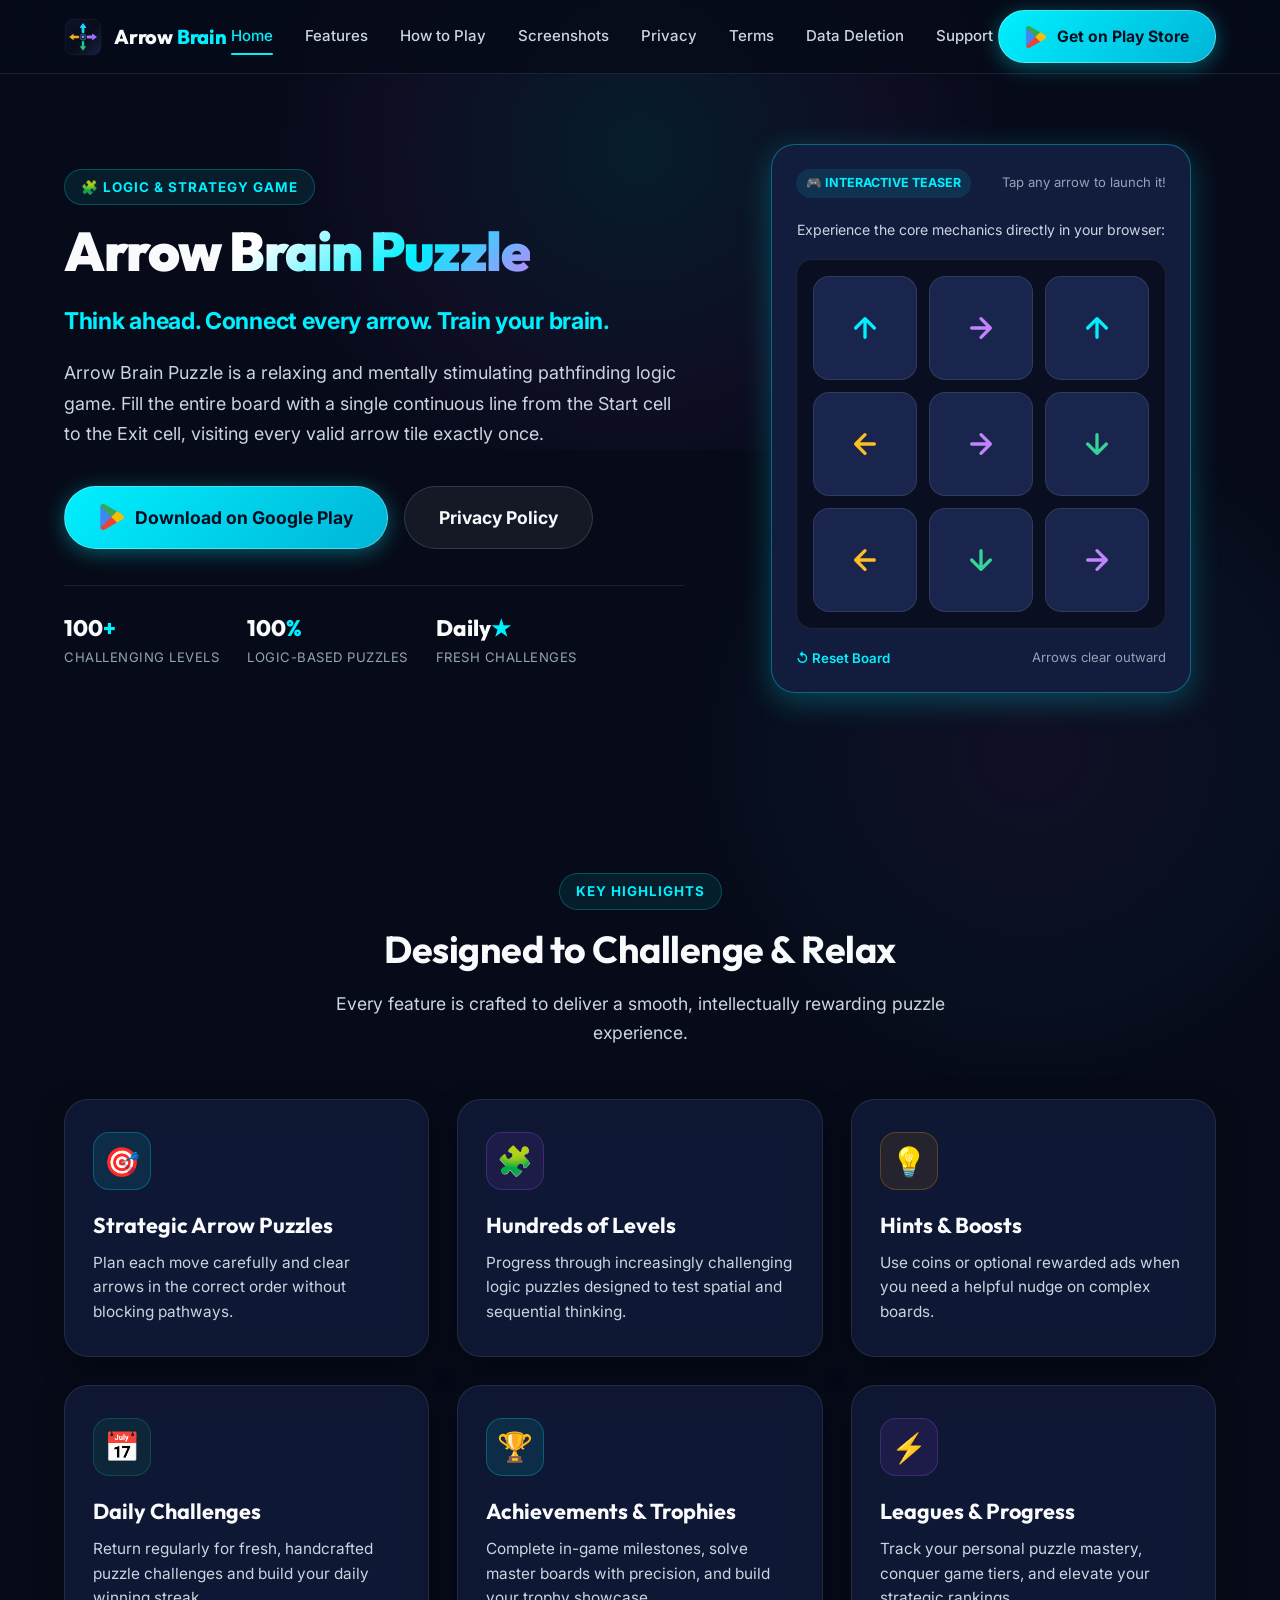
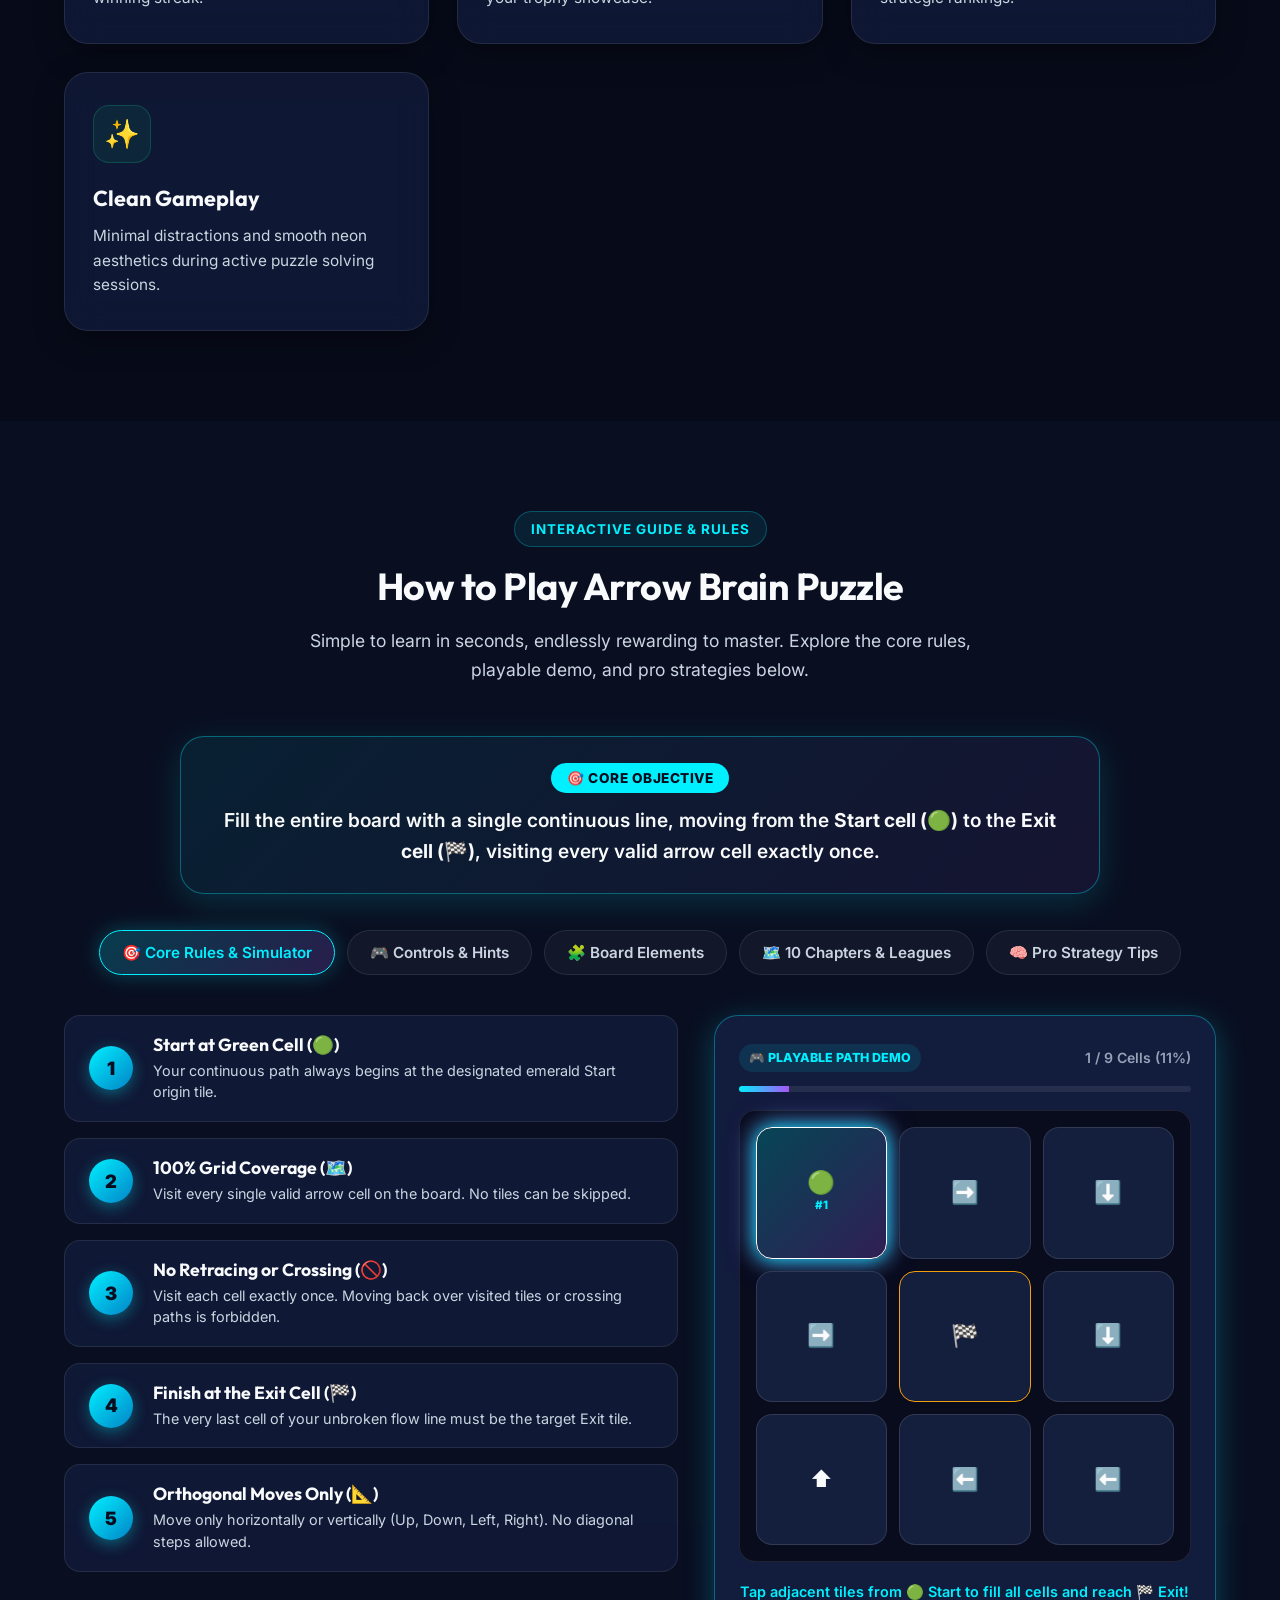
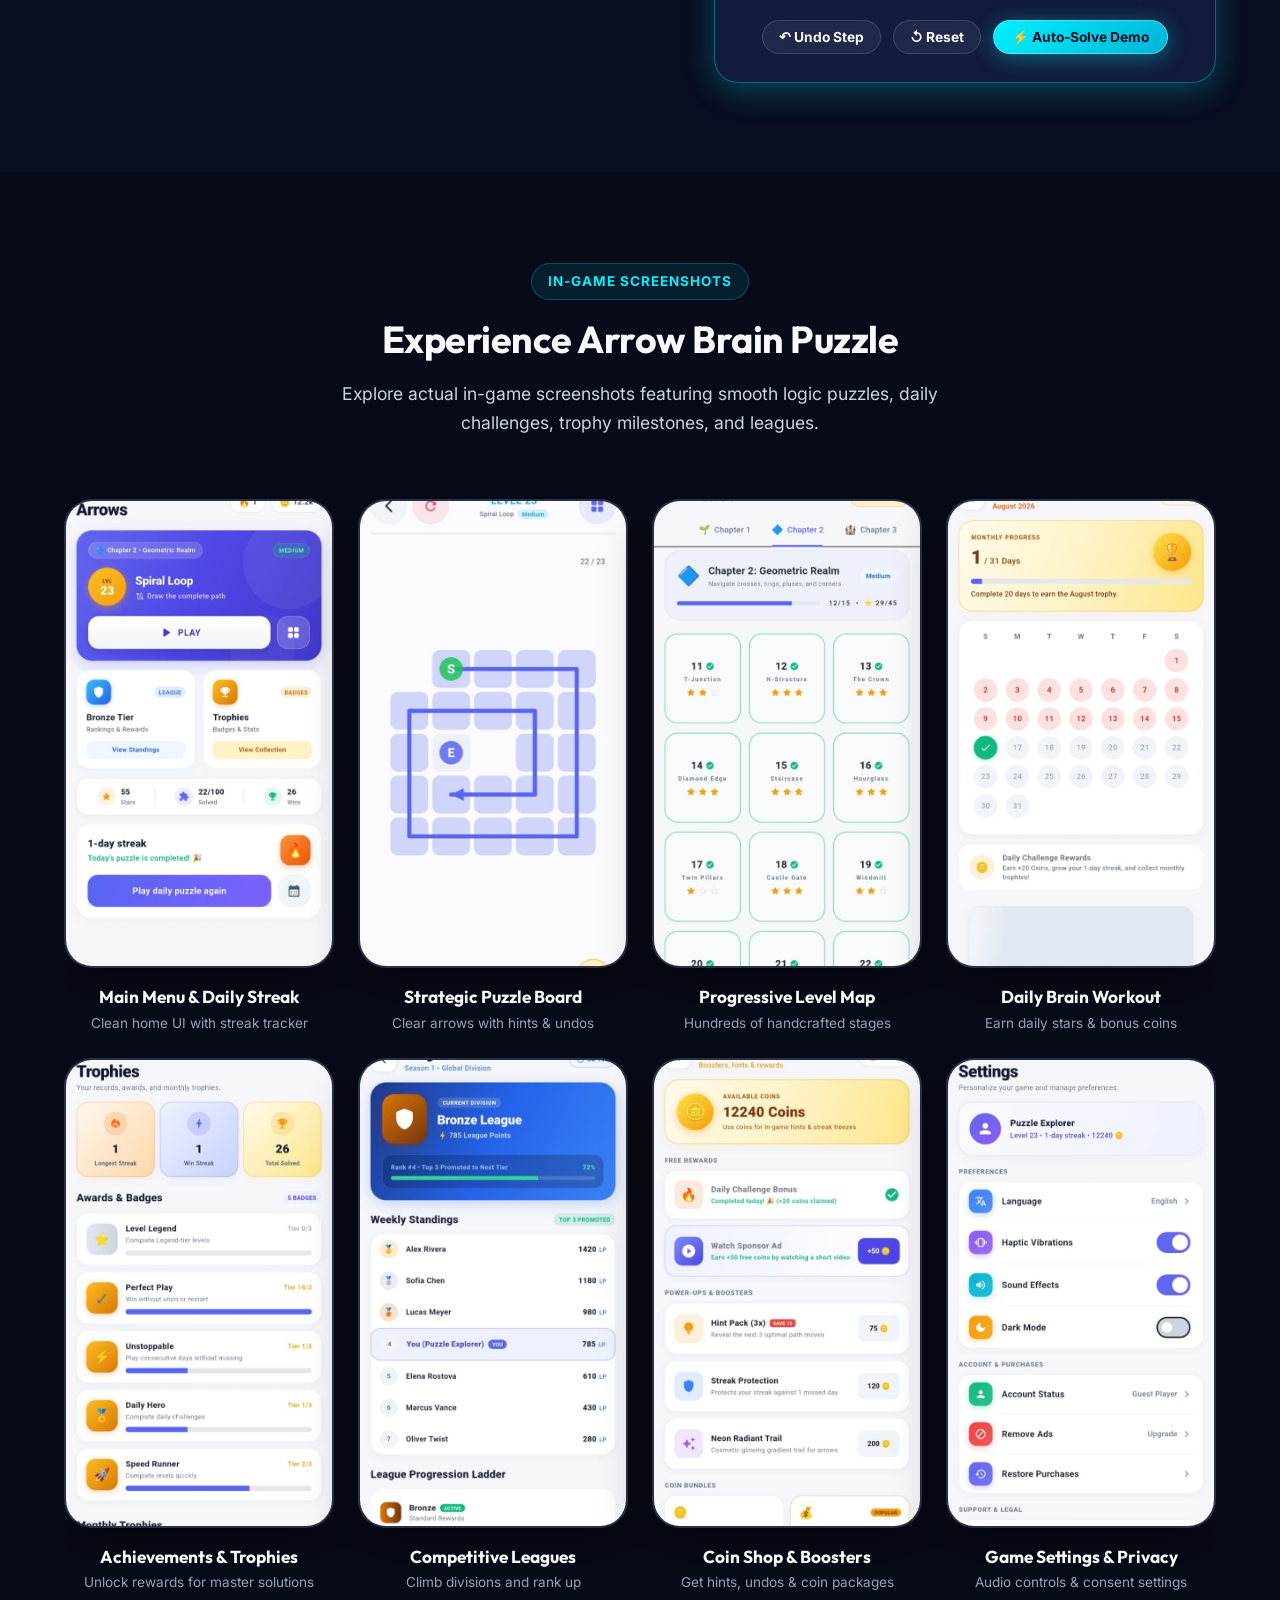
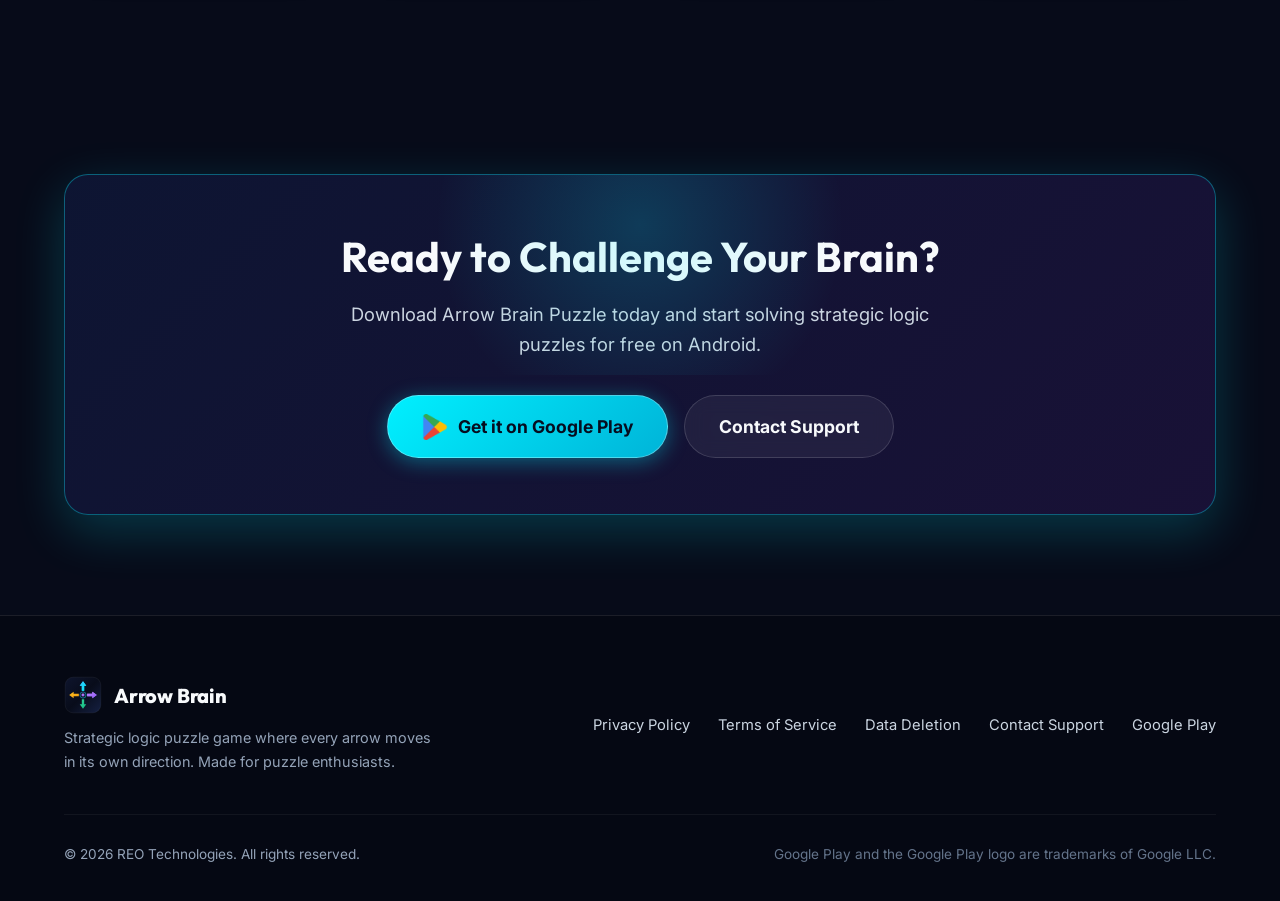
==== index.html @ c781d5da "Enhance How to Play section with interactive tabs and playable path simulator" ====
<!DOCTYPE html>
<html lang="en">
<head>
  <meta charset="UTF-8">
  <meta name="viewport" content="width=device-width, initial-scale=1.0">
  <title>Arrow Brain Puzzle - Strategic Arrow Logic Puzzle Game</title>
  
  <!-- SEO & Discovery Metadata -->
  <meta name="description" content="Arrow Brain Puzzle is a strategic logic puzzle game where you clear directional arrows, solve challenging levels, use hints, and train your brain.">
  <meta name="keywords" content="arrow puzzle, brain puzzle, logic game, arrow brain puzzle, strategic puzzle, android puzzle game, mind training, brain teasers">
  <meta name="author" content="REO Technologies">
  <meta name="robots" content="index, follow">
  <link rel="canonical" href="https://raheemreo.github.io/arrow-brain-puzzle-site/">

  <!-- Open Graph / Facebook -->
  <meta property="og:type" content="website">
  <meta property="og:url" content="https://raheemreo.github.io/arrow-brain-puzzle-site/">
  <meta property="og:title" content="Arrow Brain Puzzle - Strategic Arrow Logic Puzzle Game">
  <meta property="og:description" content="Think ahead. Clear every arrow. Train your brain in this addictive strategic logic puzzle game.">
  <meta property="og:image" content="./assets/icons/app-icon.svg">

  <!-- Twitter Card -->
  <meta name="twitter:card" content="summary_large_image">
  <meta name="twitter:title" content="Arrow Brain Puzzle - Strategic Arrow Logic Puzzle Game">
  <meta name="twitter:description" content="Think ahead. Clear every arrow. Train your brain in this addictive strategic logic puzzle game.">
  <meta name="twitter:image" content="./assets/icons/app-icon.svg">

  <!-- Mobile & Browser UI -->
  <meta name="theme-color" content="#070b19">
  <meta name="apple-mobile-web-app-status-bar-style" content="black-translucent">
  <link rel="icon" type="image/svg+xml" href="./assets/icons/app-icon.svg">

  <!-- Google Fonts Preconnect & Stylesheet -->
  <link rel="preconnect" href="https://fonts.googleapis.com">
  <link rel="preconnect" href="https://fonts.gstatic.com" crossorigin>
  <link href="https://fonts.googleapis.com/css2?family=Inter:wght@400;500;600;700&family=Outfit:wght@600;700;800;900&display=swap" rel="stylesheet">

  <!-- Main Stylesheet -->
  <link rel="stylesheet" href="./style.css">
</head>
<body>
  <!-- Keyboard Navigation Skip Link -->
  <a href="#main-content" class="skip-to-content">Skip to main content</a>

  <!-- Header Navigation -->
  <header class="header">
    <div class="container header-container">
      <a href="./index.html" class="logo-link" aria-label="Arrow Brain Puzzle Home">
        <img src="./assets/icons/app-icon.svg" alt="Arrow Brain Puzzle Logo" class="logo-icon" width="38" height="38">
        <span class="logo-text">Arrow <span>Brain</span></span>
      </a>

      <!-- Desktop & Mobile Navigation Links -->
      <nav class="nav-menu" id="primary-nav" aria-label="Primary Navigation">
        <a href="./index.html" class="nav-link active">Home</a>
        <a href="#features" class="nav-link">Features</a>
        <a href="#how-to-play" class="nav-link">How to Play</a>
        <a href="#screenshots" class="nav-link">Screenshots</a>
        <a href="./privacy.html" class="nav-link">Privacy</a>
        <a href="./terms.html" class="nav-link">Terms</a>
        <a href="./data-deletion.html" class="nav-link">Data Deletion</a>
        <a href="./contact.html" class="nav-link">Support</a>
      </nav>

      <div class="nav-actions">
        <a href="https://play.google.com/store/apps/details?id=com.reotech.arrow_brain_puzzle" target="_blank" rel="noopener noreferrer" class="btn btn-primary" aria-label="Get it on Google Play">
          <img src="./assets/icons/google-play-store-icon.webp" alt="Google Play" class="btn-icon" width="22" height="22">
          <span>Get on Play Store</span>
        </a>
        
        <!-- Mobile Menu Toggle Button -->
        <button class="mobile-toggle" aria-controls="primary-nav" aria-expanded="false" aria-label="Toggle navigation menu">
          <span></span>
        </button>
      </div>
    </div>
  </header>

  <main id="main-content">
    <!-- Hero Section -->
    <section class="hero">
      <div class="container hero-grid">
        <div class="hero-content">
          <div class="section-tag">🧩 Logic &amp; Strategy Game</div>
          <h1 class="hero-title">Arrow <span class="text-gradient">Brain Puzzle</span></h1>
          <p class="hero-subtitle">Think ahead. Connect every arrow. Train your brain.</p>
          <p class="hero-description">
            Arrow Brain Puzzle is a relaxing and mentally stimulating pathfinding logic game. Fill the entire board with a single continuous line from the Start cell to the Exit cell, visiting every valid arrow tile exactly once.
          </p>

          <div class="hero-buttons">
            <a href="https://play.google.com/store/apps/details?id=com.reotech.arrow_brain_puzzle" target="_blank" rel="noopener noreferrer" class="btn btn-primary btn-lg" id="heroDownloadBtn">
              <img src="./assets/icons/google-play-store-icon.webp" alt="Google Play" class="btn-icon" width="26" height="26">
              <span>Download on Google Play</span>
            </a>
            <a href="./privacy.html" class="btn btn-secondary btn-lg">
              <span>Privacy Policy</span>
            </a>
          </div>

          <div class="hero-stats">
            <div class="stat-item">
              <div class="stat-value">100<span>+</span></div>
              <div class="stat-label">Challenging Levels</div>
            </div>
            <div class="stat-item">
              <div class="stat-value">100<span>%</span></div>
              <div class="stat-label">Logic-Based Puzzles</div>
            </div>
            <div class="stat-item">
              <div class="stat-value">Daily<span>★</span></div>
              <div class="stat-label">Fresh Challenges</div>
            </div>
          </div>
        </div>

        <!-- Interactive Mini-Puzzle Demo -->
        <div class="hero-visual">
          <div class="puzzle-interactive-card">
            <div class="puzzle-card-header">
              <span class="puzzle-badge">🎮 Interactive Teaser</span>
              <span class="puzzle-status-text" id="puzzleStatus">Tap any arrow to launch it!</span>
            </div>
            <p class="puzzle-instructions">Experience the core mechanics directly in your browser:</p>
            
            <div class="arrow-mini-grid" id="miniArrowGrid" aria-label="Interactive mini puzzle board">
              <!-- Rendered via script.js with accessible fallback -->
            </div>

            <div class="puzzle-footer-actions">
              <button class="btn-reset-demo" id="resetMiniGame" type="button">↺ Reset Board</button>
              <span class="puzzle-status-text">Arrows clear outward</span>
            </div>
          </div>
        </div>
      </div>
    </section>

    <!-- Features Section -->
    <section class="section" id="features">
      <div class="container">
        <div class="section-header">
          <div class="section-tag">Key Highlights</div>
          <h2>Designed to Challenge &amp; Relax</h2>
          <p>Every feature is crafted to deliver a smooth, intellectually rewarding puzzle experience.</p>
        </div>

        <div class="features-grid">
          <!-- Feature 1 -->
          <div class="glass-card feature-card">
            <div class="feature-icon-wrapper">
              <span>🎯</span>
            </div>
            <h3>Strategic Arrow Puzzles</h3>
            <p>Plan each move carefully and clear arrows in the correct order without blocking pathways.</p>
          </div>

          <!-- Feature 2 -->
          <div class="glass-card feature-card">
            <div class="feature-icon-wrapper feature-icon-purple">
              <span>🧩</span>
            </div>
            <h3>Hundreds of Levels</h3>
            <p>Progress through increasingly challenging logic puzzles designed to test spatial and sequential thinking.</p>
          </div>

          <!-- Feature 3 -->
          <div class="glass-card feature-card">
            <div class="feature-icon-wrapper feature-icon-amber">
              <span>💡</span>
            </div>
            <h3>Hints &amp; Boosts</h3>
            <p>Use coins or optional rewarded ads when you need a helpful nudge on complex boards.</p>
          </div>

          <!-- Feature 4 -->
          <div class="glass-card feature-card">
            <div class="feature-icon-wrapper feature-icon-emerald">
              <span>📅</span>
            </div>
            <h3>Daily Challenges</h3>
            <p>Return regularly for fresh, handcrafted puzzle challenges and build your daily winning streak.</p>
          </div>

          <!-- Feature 5 -->
          <div class="glass-card feature-card">
            <div class="feature-icon-wrapper">
              <span>🏆</span>
            </div>
            <h3>Achievements &amp; Trophies</h3>
            <p>Complete in-game milestones, solve master boards with precision, and build your trophy showcase.</p>
          </div>

          <!-- Feature 6 -->
          <div class="glass-card feature-card">
            <div class="feature-icon-wrapper feature-icon-purple">
              <span>⚡</span>
            </div>
            <h3>Leagues &amp; Progress</h3>
            <p>Track your personal puzzle mastery, conquer game tiers, and elevate your strategic rankings.</p>
          </div>

          <!-- Feature 7 -->
          <div class="glass-card feature-card">
            <div class="feature-icon-wrapper feature-icon-emerald">
              <span>✨</span>
            </div>
            <h3>Clean Gameplay</h3>
            <p>Minimal distractions and smooth neon aesthetics during active puzzle solving sessions.</p>
          </div>
        </div>
      </div>
    </section>

    <!-- How to Play Section -->
    <section class="section" id="how-to-play" style="background: rgba(14, 21, 46, 0.4);">
      <div class="container">
        <div class="section-header">
          <div class="section-tag">Interactive Guide &amp; Rules</div>
          <h2>How to Play Arrow Brain Puzzle</h2>
          <p>Simple to learn in seconds, endlessly rewarding to master. Explore the core rules, playable demo, and pro strategies below.</p>
        </div>

        <!-- Core Objective Callout -->
        <div class="how-to-play-objective">
          <span class="objective-badge">🎯 Core Objective</span>
          <p class="objective-text">
            Fill the entire board with a single continuous line, moving from the <strong>Start cell (🟢)</strong> to the <strong>Exit cell (🏁)</strong>, visiting every valid arrow cell exactly once.
          </p>
        </div>

        <!-- Interactive Tab Navigation Bar -->
        <div class="htp-tabs-nav" role="tablist" aria-label="How to Play Navigation Tabs">
          <button class="htp-tab-btn active" data-tab="tab-rules" role="tab" aria-selected="true" aria-controls="tab-rules">
            <span>🎯 Core Rules &amp; Simulator</span>
          </button>
          <button class="htp-tab-btn" data-tab="tab-controls" role="tab" aria-selected="false" aria-controls="tab-controls">
            <span>🎮 Controls &amp; Hints</span>
          </button>
          <button class="htp-tab-btn" data-tab="tab-elements" role="tab" aria-selected="false" aria-controls="tab-elements">
            <span>🧩 Board Elements</span>
          </button>
          <button class="htp-tab-btn" data-tab="tab-chapters" role="tab" aria-selected="false" aria-controls="tab-chapters">
            <span>🗺️ 10 Chapters &amp; Leagues</span>
          </button>
          <button class="htp-tab-btn" data-tab="tab-strategies" role="tab" aria-selected="false" aria-controls="tab-strategies">
            <span>🧠 Pro Strategy Tips</span>
          </button>
        </div>

        <!-- TAB 1: Core Rules & Interactive Playable Simulator -->
        <div class="htp-tab-content active" id="tab-rules" role="tabpanel">
          <div class="rules-simulator-layout">
            <!-- Left: 5 Fundamental Rules Stack -->
            <div class="rules-stack">
              <div class="rule-row-card">
                <div class="rule-num-badge">1</div>
                <div>
                  <h4>Start at Green Cell (🟢)</h4>
                  <p>Your continuous path always begins at the designated emerald Start origin tile.</p>
                </div>
              </div>

              <div class="rule-row-card">
                <div class="rule-num-badge">2</div>
                <div>
                  <h4>100% Grid Coverage (🗺️)</h4>
                  <p>Visit every single valid arrow cell on the board. No tiles can be skipped.</p>
                </div>
              </div>

              <div class="rule-row-card">
                <div class="rule-num-badge">3</div>
                <div>
                  <h4>No Retracing or Crossing (🚫)</h4>
                  <p>Visit each cell exactly once. Moving back over visited tiles or crossing paths is forbidden.</p>
                </div>
              </div>

              <div class="rule-row-card">
                <div class="rule-num-badge">4</div>
                <div>
                  <h4>Finish at the Exit Cell (🏁)</h4>
                  <p>The very last cell of your unbroken flow line must be the target Exit tile.</p>
                </div>
              </div>

              <div class="rule-row-card">
                <div class="rule-num-badge">5</div>
                <div>
                  <h4>Orthogonal Moves Only (📐)</h4>
                  <p>Move only horizontally or vertically (Up, Down, Left, Right). No diagonal steps allowed.</p>
                </div>
              </div>
            </div>

            <!-- Right: Playable Pathfinding Simulator -->
            <div class="path-simulator-card">
              <div class="sim-header">
                <span class="sim-badge">🎮 Playable Path Demo</span>
                <span class="sim-progress-text" id="simProgressText">1 / 9 Cells (11%)</span>
              </div>

              <div class="sim-progress-bar-container">
                <div class="sim-progress-bar-fill" id="simProgressFill"></div>
              </div>

              <div class="sim-grid" id="pathSimGrid">
                <!-- Dynamically generated 3x3 path board via script.js -->
              </div>

              <div class="sim-feedback" id="simFeedback">
                Tap adjacent tiles from 🟢 Start to fill all cells and reach 🏁 Exit!
              </div>

              <div class="sim-controls">
                <button type="button" class="btn btn-secondary" id="simUndoBtn" style="padding: 8px 16px; font-size: 0.86rem;">
                  <span>↶ Undo Step</span>
                </button>
                <button type="button" class="btn btn-secondary" id="simResetBtn" style="padding: 8px 16px; font-size: 0.86rem;">
                  <span>↺ Reset</span>
                </button>
                <button type="button" class="btn btn-primary" id="simAutoSolveBtn" style="padding: 8px 18px; font-size: 0.86rem;">
                  <span>⚡ Auto-Solve Demo</span>
                </button>
              </div>
            </div>
          </div>
        </div>

        <!-- TAB 2: Controls & Hints Economy -->
        <div class="htp-tab-content" id="tab-controls" role="tabpanel">
          <div class="controls-hints-grid">
            <!-- Controls Card -->
            <div class="glass-card guide-block">
              <h3>🎮 Touch Gestures &amp; Controls</h3>
              <p style="color: var(--text-secondary); font-size: 0.92rem;">Intuitive mobile controls tailored for effortless, distraction-free puzzle solving:</p>
              
              <table class="controls-table">
                <thead>
                  <tr>
                    <th>Action</th>
                    <th>Gesture</th>
                    <th>Description</th>
                  </tr>
                </thead>
                <tbody>
                  <tr>
                    <td><strong>Continuous Draw</strong></td>
                    <td><span class="cooldown-pill" style="background: rgba(0,240,255,0.1); color: var(--color-cyan); border-color: rgba(0,240,255,0.3);">Swipe / Drag</span></td>
                    <td>Hold and drag smoothly across adjacent tiles to draw your active radiant flow.</td>
                  </tr>
                  <tr>
                    <td><strong>Step Move</strong></td>
                    <td><span class="cooldown-pill" style="background: rgba(168,85,247,0.1); color: var(--color-purple); border-color: rgba(168,85,247,0.3);">Single Tap</span></td>
                    <td>Tap any valid neighbor cell to extend the path by one step.</td>
                  </tr>
                  <tr>
                    <td><strong>Undo Step</strong></td>
                    <td><span class="cooldown-pill">Tap ↶ Button</span></td>
                    <td>Retracts the path by one tile without resetting the entire board.</td>
                  </tr>
                  <tr>
                    <td><strong>Restart Board</strong></td>
                    <td><span class="cooldown-pill">Tap ↺ Button</span></td>
                    <td>Resets the puzzle back to the initial starting cell with 0 moves drawn.</td>
                  </tr>
                  <tr>
                    <td><strong>Request Hint</strong></td>
                    <td><span class="cooldown-pill" style="background: rgba(16,185,129,0.1); color: var(--color-emerald); border-color: rgba(16,185,129,0.3);">Tap 💡 Button</span></td>
                    <td>Reveals the guaranteed optimal next tile on the board.</td>
                  </tr>
                </tbody>
              </table>
            </div>

            <!-- Hints System Card -->
            <div class="glass-card guide-block">
              <h3>💡 Hints &amp; Recovery Economy</h3>
              <p style="color: var(--text-secondary); font-size: 0.92rem;">Fair, balanced assistance mechanisms to help you when encountering difficult bottlenecks:</p>
              
              <table class="controls-table">
                <thead>
                  <tr>
                    <th>Hint Method</th>
                    <th>Cost</th>
                    <th>Allowance &amp; Recharge Cooldown</th>
                  </tr>
                </thead>
                <tbody>
                  <tr>
                    <td><strong>🪙 Coin Hint</strong></td>
                    <td>30 Coins</td>
                    <td>3 Instant Hints per cycle &bull; <span class="cooldown-pill">5-min Recharge</span></td>
                  </tr>
                  <tr>
                    <td><strong>🎬 Rewarded Video #1</strong></td>
                    <td>Free</td>
                    <td>1st Free Hint &bull; <span class="cooldown-pill">03:00 Cooldown</span></td>
                  </tr>
                  <tr>
                    <td><strong>🎬 Rewarded Video #2</strong></td>
                    <td>Free</td>
                    <td>2nd Free Hint &bull; <span class="cooldown-pill">05:00 Cooldown</span></td>
                  </tr>
                  <tr>
                    <td><strong>🎬 Rewarded Video #3</strong></td>
                    <td>Free</td>
                    <td>3rd Free Hint &bull; <span class="cooldown-pill">10:00 Cooldown</span></td>
                  </tr>
                  <tr>
                    <td><strong>🎬 Rewarded Video #4–5</strong></td>
                    <td>Free</td>
                    <td>4th &amp; 5th Free Hint &bull; <span class="cooldown-pill">30:00 Cooldown (Max 5/day)</span></td>
                  </tr>
                </tbody>
              </table>

              <div style="margin-top: 18px; padding: 12px 16px; background: rgba(0, 240, 255, 0.05); border-left: 3px solid var(--color-cyan); border-radius: var(--radius-sm); font-size: 0.85rem; color: var(--text-secondary);">
                <strong>Automatic Stuck Modal:</strong> If your path leaves isolated unvisited cells with zero legal exits, the game detects the dead-end and prompts you to Undo or Hint immediately.
              </div>
            </div>
          </div>
        </div>

        <!-- TAB 3: Board Elements & Legend -->
        <div class="htp-tab-content" id="tab-elements" role="tabpanel">
          <div class="guide-subsections-grid">
            <div class="glass-card guide-block">
              <h3>🧩 Core Board Legend</h3>
              <div class="legend-list">
                <div class="legend-item">
                  <div class="legend-icon" style="color: #10b981; border-color: rgba(16,185,129,0.3); background: rgba(16,185,129,0.1);">🟢</div>
                  <div>
                    <div class="legend-title">Start Cell (Origin)</div>
                    <div class="legend-desc">Marked with an emerald glowing beacon. Always the starting point of your flow path.</div>
                  </div>
                </div>

                <div class="legend-item">
                  <div class="legend-icon" style="color: var(--color-cyan);">➡️</div>
                  <div>
                    <div class="legend-title">Arrow Flow Indicators</div>
                    <div class="legend-desc">Grid tiles providing directional orientation cues to assist your spatial reasoning.</div>
                  </div>
                </div>

                <div class="legend-item">
                  <div class="legend-icon" style="color: var(--text-muted); border-color: rgba(255,255,255,0.15); background: rgba(255,255,255,0.05);">⬛</div>
                  <div>
                    <div class="legend-title">Grid Obstacles &amp; Voids</div>
                    <div class="legend-desc">Inactive or blocked obstacles that cannot be entered, shaping intricate labyrinth corridors.</div>
                  </div>
                </div>

                <div class="legend-item">
                  <div class="legend-icon" style="color: #f59e0b; border-color: rgba(245,158,11,0.3); background: rgba(245,158,11,0.1);">🏁</div>
                  <div>
                    <div class="legend-title">Exit Cell (Final Destination)</div>
                    <div class="legend-desc">The designated finish tile where your 100% complete continuous line must conclude.</div>
                  </div>
                </div>
              </div>
            </div>

            <div class="glass-card guide-block">
              <h3>✨ Visual Effects &amp; Scoring</h3>
              <div class="legend-list">
                <div class="legend-item">
                  <div class="legend-icon" style="color: #c084fc; border-color: rgba(168,85,247,0.3); background: rgba(168,85,247,0.1);">✨</div>
                  <div>
                    <div class="legend-title">Radiant Neon Trail</div>
                    <div class="legend-desc">The glowing continuous stroke that traces your swipe path across the board in real time.</div>
                  </div>
                </div>

                <div class="legend-item">
                  <div class="legend-icon" style="color: #fbbf24; border-color: rgba(251,191,36,0.3); background: rgba(251,191,36,0.1);">⭐⭐⭐</div>
                  <div>
                    <div class="legend-title">3-Star Perfect Rating</div>
                    <div class="legend-desc">Awarded for solving the board with 0 hints used, optimal path efficiency, and fast solve time.</div>
                  </div>
                </div>

                <div class="legend-item">
                  <div class="legend-icon" style="color: #38bdf8; border-color: rgba(56,189,248,0.3); background: rgba(56,189,248,0.1);">🛡️</div>
                  <div>
                    <div class="legend-title">Streak Freeze Shield</div>
                    <div class="legend-desc">Protects your Daily Challenge streak in case you miss a calendar day of play.</div>
                  </div>
                </div>
              </div>
            </div>
          </div>
        </div>

        <!-- TAB 4: 10 Chapters Roadmap & Leagues Ladder -->
        <div class="htp-tab-content" id="tab-chapters" role="tabpanel">
          <div style="margin-bottom: 36px;">
            <h3 style="font-size: 1.35rem; margin-bottom: 16px; text-align: center;">🗺️ 100 Handcrafted Levels Across 10 Chapters</h3>
            <div class="chapters-grid">
              <div class="chapter-card">
                <div class="chapter-num">Chapter 01</div>
                <h4>The Awakening</h4>
                <div class="chapter-grid-size">3×3 Grid</div>
                <div class="chapter-tier">🟢 Easy Tier</div>
              </div>

              <div class="chapter-card">
                <div class="chapter-num">Chapter 02</div>
                <h4>Gentle Curves</h4>
                <div class="chapter-grid-size">4×4 Grid</div>
                <div class="chapter-tier">🟢 Easy Tier</div>
              </div>

              <div class="chapter-card">
                <div class="chapter-num">Chapter 03</div>
                <h4>Maze Pathways</h4>
                <div class="chapter-grid-size">4×5 Grid</div>
                <div class="chapter-tier">🟡 Medium Tier</div>
              </div>

              <div class="chapter-card">
                <div class="chapter-num">Chapter 04</div>
                <h4>Arrow Vortex</h4>
                <div class="chapter-grid-size">5×5 Grid</div>
                <div class="chapter-tier">🟡 Medium Tier</div>
              </div>

              <div class="chapter-card">
                <div class="chapter-num">Chapter 05</div>
                <h4>Tactical Corners</h4>
                <div class="chapter-grid-size">5×6 Grid</div>
                <div class="chapter-tier">🟠 Hard Tier</div>
              </div>

              <div class="chapter-card">
                <div class="chapter-num">Chapter 06</div>
                <h4>Labyrinth Arrows</h4>
                <div class="chapter-grid-size">6×6 Grid</div>
                <div class="chapter-tier">🟠 Hard Tier</div>
              </div>

              <div class="chapter-card">
                <div class="chapter-num">Chapter 07</div>
                <h4>Master Strategist</h4>
                <div class="chapter-grid-size">6×7 Grid</div>
                <div class="chapter-tier">🔴 Expert Tier</div>
              </div>

              <div class="chapter-card">
                <div class="chapter-num">Chapter 08</div>
                <h4>The Grand Grid</h4>
                <div class="chapter-grid-size">7×7 Grid</div>
                <div class="chapter-tier">🔴 Expert Tier</div>
              </div>

              <div class="chapter-card">
                <div class="chapter-num">Chapter 09</div>
                <h4>Nexus of Flow</h4>
                <div class="chapter-grid-size">7×8 Grid</div>
                <div class="chapter-tier">🟣 Master Tier</div>
              </div>

              <div class="chapter-card" style="border-color: rgba(251,191,36,0.4); background: rgba(30, 24, 50, 0.8);">
                <div class="chapter-num" style="color: #fbbf24;">Chapter 10</div>
                <h4>Ultimate Enigma</h4>
                <div class="chapter-grid-size" style="background: rgba(251,191,36,0.15); color: #fbbf24;">8×8 Grid</div>
                <div class="chapter-tier">👑 Legend Tier</div>
              </div>
            </div>
          </div>
        </div>

        <!-- TAB 5: Master Strategies & Pro Tips -->
        <div class="htp-tab-content" id="tab-strategies" role="tabpanel">
          <div class="strategies-grid">
            <div class="strategy-full-card">
              <h4>🎯 1. Identify Forced Corner Moves First</h4>
              <p>When a corner or edge tile has only <strong>one way in and one way out</strong>, your path must enter and exit through those exact neighbors. Spot these early to establish firm anchors for your solution.</p>
              <div class="strategy-takeaway">✓ Anchor corners before drawing long loops</div>
            </div>

            <div class="strategy-full-card purple">
              <h4>🏁 2. Work Backwards from the Exit Tile</h4>
              <p>Look at the Exit (🏁). How many adjacent open cells connect to it? Knowing which tile must immediately precede the Exit prevents you from accidentally closing off the exit route too early.</p>
              <div class="strategy-takeaway">✓ Protect the Exit predecessor tile</div>
            </div>

            <div class="strategy-full-card amber">
              <h4>🏝️ 3. Avoid Isolated "Island" Cells</h4>
              <p>When drawing a line through the center of the grid, make sure you don't cut off a group of unvisited cells so they have no remaining entry/exit points. The remaining open cells must always form a connected shape.</p>
              <div class="strategy-takeaway">✓ Never slice the board into disconnected pockets</div>
            </div>

            <div class="strategy-full-card emerald">
              <h4>↶ 4. Use Undo (↶) Over Full Restarts</h4>
              <p>When you realize you've created a dead-end, tap <strong>Undo</strong> 2 or 3 times to back out of the trap rather than resetting the whole board. This saves time and keeps you on track for a 3-star rating!</p>
              <div class="strategy-takeaway">✓ Smart retractions preserve your star score</div>
            </div>
          </div>
        </div>
      </div>
    </section>

    <!-- Screenshots Section -->
    <section class="section" id="screenshots">
      <div class="container">
        <div class="section-header">
          <div class="section-tag">In-Game Screenshots</div>
          <h2>Experience Arrow Brain Puzzle</h2>
          <p>Explore actual in-game screenshots featuring smooth logic puzzles, daily challenges, trophy milestones, and leagues.</p>
        </div>

        <div class="screenshots-carousel-wrapper">
          <div class="screenshots-track">
            <!-- Screenshot 1: Home Screen -->
            <div class="screenshot-item">
              <div class="screenshot-mockup-frame">
                <img src="./assets/images/screenshot-home.jpeg" alt="Arrow Brain Puzzle - Home Screen and Daily Rewards" class="screenshot-img" loading="lazy" width="400" height="700">
              </div>
              <h3 class="screenshot-caption">Main Menu &amp; Daily Streak</h3>
              <p class="screenshot-subtext">Clean home UI with streak tracker</p>
            </div>

            <!-- Screenshot 2: Gameplay Screen -->
            <div class="screenshot-item">
              <div class="screenshot-mockup-frame">
                <img src="./assets/images/screenshot-game-screen.jpeg" alt="Arrow Brain Puzzle - Active Logic Board Gameplay" class="screenshot-img" loading="lazy" width="400" height="700">
              </div>
              <h3 class="screenshot-caption">Strategic Puzzle Board</h3>
              <p class="screenshot-subtext">Clear arrows with hints &amp; undos</p>
            </div>

            <!-- Screenshot 3: Level Map -->
            <div class="screenshot-item">
              <div class="screenshot-mockup-frame">
                <img src="./assets/images/screenshot-levels.jpeg" alt="Arrow Brain Puzzle - Level Map and Progression" class="screenshot-img" loading="lazy" width="400" height="700">
              </div>
              <h3 class="screenshot-caption">Progressive Level Map</h3>
              <p class="screenshot-subtext">Hundreds of handcrafted stages</p>
            </div>

            <!-- Screenshot 4: Daily Challenge -->
            <div class="screenshot-item">
              <div class="screenshot-mockup-frame">
                <img src="./assets/images/screenshot-daily-challenge.jpeg" alt="Arrow Brain Puzzle - Daily Challenge and Calendar" class="screenshot-img" loading="lazy" width="400" height="700">
              </div>
              <h3 class="screenshot-caption">Daily Brain Workout</h3>
              <p class="screenshot-subtext">Earn daily stars &amp; bonus coins</p>
            </div>

            <!-- Screenshot 5: Trophies -->
            <div class="screenshot-item">
              <div class="screenshot-mockup-frame">
                <img src="./assets/images/screenshot-trophies.jpeg" alt="Arrow Brain Puzzle - Achievements and Trophies" class="screenshot-img" loading="lazy" width="400" height="700">
              </div>
              <h3 class="screenshot-caption">Achievements &amp; Trophies</h3>
              <p class="screenshot-subtext">Unlock rewards for master solutions</p>
            </div>

            <!-- Screenshot 6: Leagues -->
            <div class="screenshot-item">
              <div class="screenshot-mockup-frame">
                <img src="./assets/images/screenshot-leagues.jpeg" alt="Arrow Brain Puzzle - Competitive Leagues" class="screenshot-img" loading="lazy" width="400" height="700">
              </div>
              <h3 class="screenshot-caption">Competitive Leagues</h3>
              <p class="screenshot-subtext">Climb divisions and rank up</p>
            </div>

            <!-- Screenshot 7: Coin Shop -->
            <div class="screenshot-item">
              <div class="screenshot-mockup-frame">
                <img src="./assets/images/screenshot-coin-shop.jpeg" alt="Arrow Brain Puzzle - Coin Shop & Boosters" class="screenshot-img" loading="lazy" width="400" height="700">
              </div>
              <h3 class="screenshot-caption">Coin Shop &amp; Boosters</h3>
              <p class="screenshot-subtext">Get hints, undos &amp; coin packages</p>
            </div>

            <!-- Screenshot 8: Settings -->
            <div class="screenshot-item">
              <div class="screenshot-mockup-frame">
                <img src="./assets/images/screenshot-settings.jpeg" alt="Arrow Brain Puzzle - Settings and Privacy" class="screenshot-img" loading="lazy" width="400" height="700">
              </div>
              <h3 class="screenshot-caption">Game Settings &amp; Privacy</h3>
              <p class="screenshot-subtext">Audio controls &amp; consent settings</p>
            </div>
          </div>
        </div>
      </div>
    </section>

    <!-- Google Play Download CTA Banner -->
    <section class="cta-section">
      <div class="container">
        <div class="cta-banner">
          <h2>Ready to Challenge Your Brain?</h2>
          <p>Download Arrow Brain Puzzle today and start solving strategic logic puzzles for free on Android.</p>
          <div class="cta-buttons">
            <a href="https://play.google.com/store/apps/details?id=com.reotech.arrow_brain_puzzle" target="_blank" rel="noopener noreferrer" class="btn btn-primary btn-lg" id="bottomDownloadBtn">
              <img src="./assets/icons/google-play-store-icon.webp" alt="Google Play" class="btn-icon" width="26" height="26">
              <span>Get it on Google Play</span>
            </a>
            <a href="./contact.html" class="btn btn-secondary btn-lg">
              <span>Contact Support</span>
            </a>
          </div>
        </div>
      </div>
    </section>
  </main>

  <!-- Footer -->
  <footer class="footer">
    <div class="container">
      <div class="footer-top">
        <div class="footer-brand">
          <a href="./index.html" class="logo-link">
            <img src="./assets/icons/app-icon.svg" alt="Arrow Brain Puzzle" class="logo-icon" width="32" height="32">
            <span>Arrow <span>Brain</span></span>
          </a>
          <p>Strategic logic puzzle game where every arrow moves in its own direction. Made for puzzle enthusiasts.</p>
        </div>

        <div class="footer-links">
          <a href="./privacy.html" class="footer-link">Privacy Policy</a>
          <a href="./terms.html" class="footer-link">Terms of Service</a>
          <a href="./data-deletion.html" class="footer-link">Data Deletion</a>
          <a href="./contact.html" class="footer-link">Contact Support</a>
          <a href="https://play.google.com/store/apps/details?id=com.reotech.arrow_brain_puzzle" target="_blank" rel="noopener noreferrer" class="footer-link">Google Play</a>
        </div>
      </div>

      <div class="footer-bottom">
        <div>
          &copy; <span class="current-year">2026</span> REO Technologies. All rights reserved.
        </div>
        <div class="footer-disclaimer">
          Google Play and the Google Play logo are trademarks of Google LLC.
        </div>
      </div>
    </div>
  </footer>

  <!-- Vanilla Scripts -->
  <script src="./script.js"></script>
</body>
</html>
---- style.css ----
/* ==========================================================================
   ARROW BRAIN PUZZLE - OFFICIAL WEBSITE DESIGN SYSTEM
   Theme: Deep Navy / Cyber Cyan / Electric Purple / Soft Glassmorphism
   Author: REO Technologies
   ========================================================================== */

/* --------------------------------------------------------------------------
   1. CSS Custom Properties (Design Tokens)
   -------------------------------------------------------------------------- */
:root {
  /* Color Palette */
  --bg-primary: #070b19;
  --bg-secondary: #0e152e;
  --bg-surface: #121c3d;
  --bg-card: rgba(18, 28, 61, 0.72);
  --bg-card-hover: rgba(26, 39, 84, 0.88);
  --bg-glass: rgba(255, 255, 255, 0.04);
  --bg-glass-heavy: rgba(10, 16, 36, 0.85);

  /* Borders & Dividers */
  --border-subtle: rgba(255, 255, 255, 0.09);
  --border-glass: rgba(255, 255, 255, 0.14);
  --border-cyan: rgba(0, 240, 255, 0.35);
  --border-purple: rgba(168, 85, 247, 0.35);

  /* Neon Accent Colors */
  --color-cyan: #00f0ff;
  --color-cyan-glow: rgba(0, 240, 255, 0.32);
  --color-cyan-dark: #00b4d8;
  --color-purple: #a855f7;
  --color-purple-glow: rgba(168, 85, 247, 0.32);
  --color-blue: #38bdf8;
  --color-emerald: #10b981;
  --color-amber: #f59e0b;
  --color-rose: #f43f5e;

  /* Typography Colors */
  --text-primary: #f8fafc;
  --text-secondary: #cbd5e1;
  --text-muted: #94a3b8;
  --text-dim: #64748b;

  /* Typography Fonts */
  --font-heading: 'Outfit', -apple-system, BlinkMacSystemFont, 'Segoe UI', Roboto, sans-serif;
  --font-body: 'Inter', -apple-system, BlinkMacSystemFont, 'Segoe UI', Roboto, sans-serif;

  /* Layout & Sizing */
  --max-width: 1200px;
  --max-width-narrow: 860px;
  --nav-height: 74px;
  --radius-sm: 8px;
  --radius-md: 16px;
  --radius-lg: 24px;
  --radius-pill: 9999px;

  /* Shadows */
  --shadow-sm: 0 4px 12px rgba(0, 0, 0, 0.25);
  --shadow-md: 0 10px 30px rgba(0, 0, 0, 0.35);
  --shadow-lg: 0 20px 45px rgba(0, 0, 0, 0.5);
  --shadow-cyan: 0 8px 30px rgba(0, 240, 255, 0.25);
  --shadow-purple: 0 8px 30px rgba(168, 85, 247, 0.25);

  /* Transitions */
  --transition-fast: 0.18s ease;
  --transition-normal: 0.28s cubic-bezier(0.16, 1, 0.3, 1);
  --transition-slow: 0.5s cubic-bezier(0.16, 1, 0.3, 1);
}

/* --------------------------------------------------------------------------
   2. Reset & Global Styles
   -------------------------------------------------------------------------- */
*, *::before, *::after {
  box-sizing: border-box;
  margin: 0;
  padding: 0;
}

html {
  scroll-behavior: smooth;
  color-scheme: dark;
  font-size: 16px;
}

body {
  font-family: var(--font-body);
  background-color: var(--bg-primary);
  color: var(--text-primary);
  line-height: 1.65;
  min-height: 100vh;
  overflow-x: hidden;
  position: relative;
  -webkit-font-smoothing: antialiased;
  -moz-osx-font-smoothing: grayscale;
}

/* Ambient Radial Glow Background */
body::before {
  content: '';
  position: fixed;
  top: -150px;
  left: 50%;
  transform: translateX(-50%);
  width: 900px;
  height: 600px;
  background: radial-gradient(circle, rgba(0, 240, 255, 0.08) 0%, rgba(168, 85, 247, 0.05) 45%, transparent 70%);
  pointer-events: none;
  z-index: 0;
}

body::after {
  content: '';
  position: fixed;
  bottom: -200px;
  right: -100px;
  width: 700px;
  height: 700px;
  background: radial-gradient(circle, rgba(168, 85, 247, 0.06) 0%, rgba(56, 189, 248, 0.03) 50%, transparent 70%);
  pointer-events: none;
  z-index: 0;
}

/* Images and Media */
img, svg {
  display: block;
  max-width: 100%;
}

a {
  color: inherit;
  text-decoration: none;
  transition: color var(--transition-fast);
}

button {
  font-family: inherit;
  cursor: pointer;
  border: none;
  background: none;
}

ul, ol {
  list-style: none;
}

/* Accessibility Focus States */
:focus-visible {
  outline: 2px solid var(--color-cyan);
  outline-offset: 3px;
  border-radius: var(--radius-sm);
}

/* Skip link for keyboard accessibility */
.skip-to-content {
  position: absolute;
  top: -60px;
  left: 20px;
  background: var(--color-cyan);
  color: #070b19;
  padding: 12px 20px;
  font-weight: 700;
  border-radius: var(--radius-sm);
  z-index: 9999;
  transition: top var(--transition-fast);
}

.skip-to-content:focus {
  top: 15px;
}

/* --------------------------------------------------------------------------
   3. Typography & Layout Utilities
   -------------------------------------------------------------------------- */
h1, h2, h3, h4, h5, h6 {
  font-family: var(--font-heading);
  color: var(--text-primary);
  line-height: 1.25;
  font-weight: 700;
}

.container {
  width: 100%;
  max-width: var(--max-width);
  margin-left: auto;
  margin-right: auto;
  padding-left: 24px;
  padding-right: 24px;
  position: relative;
  z-index: 1;
}

.container-narrow {
  max-width: var(--max-width-narrow);
}

.text-gradient {
  background: linear-gradient(135deg, #ffffff 15%, var(--color-cyan) 60%, #c084fc 100%);
  -webkit-background-clip: text;
  -webkit-text-fill-color: transparent;
  background-clip: text;
}

.text-gradient-purple {
  background: linear-gradient(135deg, #ffffff 20%, #c084fc 65%, #a855f7 100%);
  -webkit-background-clip: text;
  -webkit-text-fill-color: transparent;
  background-clip: text;
}

.section-tag {
  display: inline-flex;
  align-items: center;
  gap: 8px;
  padding: 6px 16px;
  border-radius: var(--radius-pill);
  background: rgba(0, 240, 255, 0.08);
  border: 1px solid rgba(0, 240, 255, 0.25);
  color: var(--color-cyan);
  font-size: 0.84rem;
  font-weight: 700;
  text-transform: uppercase;
  letter-spacing: 1px;
  margin-bottom: 16px;
}

.section-header {
  text-align: center;
  max-width: 680px;
  margin: 0 auto 52px;
}

.section-header h2 {
  font-size: 2.35rem;
  margin-bottom: 16px;
  letter-spacing: -0.5px;
}

.section-header p {
  color: var(--text-secondary);
  font-size: 1.1rem;
}

.section {
  padding: 90px 0;
  position: relative;
}

/* Glassmorphism Card Style */
.glass-card {
  background: var(--bg-card);
  backdrop-filter: blur(16px);
  -webkit-backdrop-filter: blur(16px);
  border: 1px solid var(--border-subtle);
  border-radius: var(--radius-lg);
  box-shadow: var(--shadow-md);
  transition: transform var(--transition-normal), border-color var(--transition-normal), box-shadow var(--transition-normal), background var(--transition-normal);
}

.glass-card:hover {
  border-color: var(--border-cyan);
  box-shadow: var(--shadow-cyan);
  transform: translateY(-4px);
}

/* --------------------------------------------------------------------------
   4. Buttons & Interactive Elements
   -------------------------------------------------------------------------- */
.btn {
  display: inline-flex;
  align-items: center;
  justify-content: center;
  gap: 10px;
  padding: 13px 26px;
  border-radius: var(--radius-pill);
  font-weight: 700;
  font-size: 0.98rem;
  text-align: center;
  transition: all var(--transition-normal);
  white-space: nowrap;
  user-select: none;
}

.btn-primary {
  background: linear-gradient(135deg, #00f0ff 0%, #00b4d8 100%);
  color: #060d1f;
  box-shadow: 0 4px 20px rgba(0, 240, 255, 0.35);
  border: 1px solid rgba(255, 255, 255, 0.3);
}

.btn-primary:hover {
  background: linear-gradient(135deg, #48f5ff 0%, #00d2ff 100%);
  box-shadow: 0 6px 28px rgba(0, 240, 255, 0.55);
  transform: translateY(-2px);
  color: #040915;
}

.btn-secondary {
  background: rgba(255, 255, 255, 0.06);
  color: var(--text-primary);
  border: 1px solid var(--border-glass);
  backdrop-filter: blur(10px);
}

.btn-secondary:hover {
  background: rgba(255, 255, 255, 0.12);
  border-color: var(--color-cyan);
  color: var(--color-cyan);
  transform: translateY(-2px);
}

.btn-purple {
  background: linear-gradient(135deg, #a855f7 0%, #7c3aed 100%);
  color: #ffffff;
  box-shadow: 0 4px 20px rgba(168, 85, 247, 0.35);
}

.btn-purple:hover {
  background: linear-gradient(135deg, #c084fc 0%, #9333ea 100%);
  box-shadow: 0 6px 28px rgba(168, 85, 247, 0.55);
  transform: translateY(-2px);
}

.btn-lg {
  padding: 16px 34px;
  font-size: 1.1rem;
}

.btn-icon {
  width: 22px;
  height: 22px;
  flex-shrink: 0;
  object-fit: contain;
  vertical-align: middle;
}

.btn-lg .btn-icon {
  width: 26px;
  height: 26px;
}

/* --------------------------------------------------------------------------
   5. Navigation Header
   -------------------------------------------------------------------------- */
.header {
  position: sticky;
  top: 0;
  left: 0;
  width: 100%;
  height: var(--nav-height);
  background: rgba(7, 11, 25, 0.85);
  backdrop-filter: blur(20px);
  -webkit-backdrop-filter: blur(20px);
  border-bottom: 1px solid var(--border-subtle);
  z-index: 1000;
  transition: background var(--transition-normal), border-color var(--transition-normal);
}

.header.scrolled {
  background: rgba(7, 11, 25, 0.95);
  border-bottom-color: rgba(0, 240, 255, 0.2);
  box-shadow: var(--shadow-md);
}

.header-container {
  display: flex;
  align-items: center;
  justify-content: space-between;
  height: 100%;
}

.logo-link {
  display: flex;
  align-items: center;
  gap: 12px;
  font-family: var(--font-heading);
  font-size: 1.25rem;
  font-weight: 800;
  color: var(--text-primary);
  letter-spacing: -0.2px;
}

.logo-link:hover .logo-icon {
  transform: rotate(45deg) scale(1.08);
}

.logo-icon {
  width: 38px;
  height: 38px;
  border-radius: var(--radius-sm);
  transition: transform var(--transition-normal);
}

.logo-text span {
  color: var(--color-cyan);
}

.nav-menu {
  display: flex;
  align-items: center;
  gap: 32px;
}

.nav-link {
  color: var(--text-secondary);
  font-size: 0.94rem;
  font-weight: 500;
  position: relative;
  padding: 6px 0;
  transition: color var(--transition-fast);
}

.nav-link:hover,
.nav-link.active {
  color: var(--color-cyan);
}

.nav-link::after {
  content: '';
  position: absolute;
  bottom: 0;
  left: 0;
  width: 0;
  height: 2px;
  background: var(--color-cyan);
  transition: width var(--transition-normal);
  border-radius: var(--radius-pill);
}

.nav-link:hover::after,
.nav-link.active::after {
  width: 100%;
}

.nav-actions {
  display: flex;
  align-items: center;
  gap: 16px;
}

/* Mobile Menu Toggle */
.mobile-toggle {
  display: none;
  width: 44px;
  height: 44px;
  border-radius: var(--radius-sm);
  border: 1px solid var(--border-subtle);
  background: rgba(255, 255, 255, 0.04);
  color: var(--text-primary);
  align-items: center;
  justify-content: center;
  padding: 10px;
}

.mobile-toggle span {
  display: block;
  width: 22px;
  height: 2px;
  background: var(--text-primary);
  position: relative;
  transition: all var(--transition-fast);
}

.mobile-toggle span::before,
.mobile-toggle span::after {
  content: '';
  position: absolute;
  left: 0;
  width: 100%;
  height: 2px;
  background: var(--text-primary);
  transition: all var(--transition-fast);
}

.mobile-toggle span::before {
  top: -7px;
}

.mobile-toggle span::after {
  bottom: -7px;
}

.mobile-toggle[aria-expanded="true"] span {
  background: transparent;
}

.mobile-toggle[aria-expanded="true"] span::before {
  top: 0;
  transform: rotate(45deg);
  background: var(--color-cyan);
}

.mobile-toggle[aria-expanded="true"] span::after {
  bottom: 0;
  transform: rotate(-45deg);
  background: var(--color-cyan);
}

/* --------------------------------------------------------------------------
   6. Hero Section
   -------------------------------------------------------------------------- */
.hero {
  padding: 70px 0 90px;
  position: relative;
  overflow: hidden;
}

.hero-grid {
  display: grid;
  grid-template-columns: 1.15fr 0.85fr;
  gap: 48px;
  align-items: center;
}

.hero-content {
  max-width: 620px;
}

.hero-title {
  font-size: 3.4rem;
  font-weight: 900;
  letter-spacing: -1.5px;
  line-height: 1.12;
  margin-bottom: 20px;
}

.hero-subtitle {
  font-size: 1.45rem;
  font-weight: 700;
  color: var(--color-cyan);
  margin-bottom: 18px;
  letter-spacing: -0.3px;
}

.hero-description {
  color: var(--text-secondary);
  font-size: 1.12rem;
  line-height: 1.7;
  margin-bottom: 36px;
}

.hero-buttons {
  display: flex;
  flex-wrap: wrap;
  align-items: center;
  gap: 16px;
  margin-bottom: 36px;
}

.hero-stats {
  display: flex;
  flex-wrap: wrap;
  gap: 28px;
  padding-top: 24px;
  border-top: 1px solid var(--border-subtle);
}

.stat-item {
  display: flex;
  flex-direction: column;
}

.stat-value {
  font-family: var(--font-heading);
  font-size: 1.4rem;
  font-weight: 800;
  color: var(--text-primary);
}

.stat-value span {
  color: var(--color-cyan);
}

.stat-label {
  font-size: 0.82rem;
  color: var(--text-muted);
  text-transform: uppercase;
  letter-spacing: 0.5px;
}

/* Interactive Mini Arrow Game Teaser Widget */
.hero-visual {
  display: flex;
  justify-content: center;
  align-items: center;
}

.puzzle-interactive-card {
  width: 100%;
  max-width: 420px;
  background: var(--bg-surface);
  border: 1px solid var(--border-cyan);
  box-shadow: var(--shadow-cyan);
  border-radius: var(--radius-lg);
  padding: 24px;
  text-align: center;
  position: relative;
}

.puzzle-card-header {
  display: flex;
  align-items: center;
  justify-content: space-between;
  margin-bottom: 20px;
}

.puzzle-badge {
  display: inline-flex;
  align-items: center;
  gap: 6px;
  font-size: 0.78rem;
  font-weight: 700;
  text-transform: uppercase;
  color: var(--color-cyan);
  background: rgba(0, 240, 255, 0.1);
  padding: 4px 10px;
  border-radius: var(--radius-pill);
}

.puzzle-instructions {
  font-size: 0.88rem;
  color: var(--text-secondary);
  margin-bottom: 18px;
}

.arrow-mini-grid {
  display: grid;
  grid-template-columns: repeat(3, 1fr);
  gap: 12px;
  background: rgba(8, 12, 26, 0.8);
  padding: 16px;
  border-radius: var(--radius-md);
  border: 1px solid var(--border-subtle);
  margin-bottom: 18px;
}

.mini-arrow-btn {
  aspect-ratio: 1;
  background: #19254c;
  border: 1px solid rgba(255, 255, 255, 0.1);
  border-radius: var(--radius-md);
  display: flex;
  align-items: center;
  justify-content: center;
  cursor: pointer;
  transition: transform 0.4s cubic-bezier(0.16, 1, 0.3, 1), opacity 0.4s ease, background 0.2s ease;
  position: relative;
}

.mini-arrow-btn svg {
  width: 32px;
  height: 32px;
  stroke: var(--color-cyan);
  transition: stroke var(--transition-fast);
}

.mini-arrow-btn[data-dir="right"] svg {
  stroke: #c084fc;
}

.mini-arrow-btn[data-dir="down"] svg {
  stroke: #34d399;
}

.mini-arrow-btn[data-dir="left"] svg {
  stroke: #fbbf24;
}

.mini-arrow-btn:hover {
  background: #243468;
  transform: scale(1.05);
}

.mini-arrow-btn.cleared {
  opacity: 0;
  pointer-events: none;
  transform: scale(0.6);
}

.mini-arrow-btn.cleared[data-dir="up"] {
  transform: translateY(-80px) scale(0.4);
}

.mini-arrow-btn.cleared[data-dir="down"] {
  transform: translateY(80px) scale(0.4);
}

.mini-arrow-btn.cleared[data-dir="left"] {
  transform: translateX(-80px) scale(0.4);
}

.mini-arrow-btn.cleared[data-dir="right"] {
  transform: translateX(80px) scale(0.4);
}

.puzzle-footer-actions {
  display: flex;
  align-items: center;
  justify-content: space-between;
  font-size: 0.85rem;
}

.btn-reset-demo {
  color: var(--color-cyan);
  font-weight: 600;
  display: inline-flex;
  align-items: center;
  gap: 4px;
}

.btn-reset-demo:hover {
  text-decoration: underline;
}

.puzzle-status-text {
  color: var(--text-muted);
  font-size: 0.82rem;
}

/* --------------------------------------------------------------------------
   7. Features Grid Section
   -------------------------------------------------------------------------- */
.features-grid {
  display: grid;
  grid-template-columns: repeat(auto-fit, minmax(320px, 1fr));
  gap: 28px;
}

.feature-card {
  padding: 32px 28px;
  position: relative;
  overflow: hidden;
}

.feature-icon-wrapper {
  width: 58px;
  height: 58px;
  border-radius: var(--radius-md);
  display: flex;
  align-items: center;
  justify-content: center;
  margin-bottom: 22px;
  background: rgba(0, 240, 255, 0.1);
  border: 1px solid rgba(0, 240, 255, 0.25);
  font-size: 1.8rem;
  color: var(--color-cyan);
}

.feature-icon-purple {
  background: rgba(168, 85, 247, 0.1);
  border-color: rgba(168, 85, 247, 0.25);
  color: var(--color-purple);
}

.feature-icon-amber {
  background: rgba(245, 158, 11, 0.1);
  border-color: rgba(245, 158, 11, 0.25);
  color: var(--color-amber);
}

.feature-icon-emerald {
  background: rgba(16, 185, 129, 0.1);
  border-color: rgba(16, 185, 129, 0.25);
  color: var(--color-emerald);
}

.feature-card h3 {
  font-size: 1.35rem;
  margin-bottom: 12px;
}

.feature-card p {
  color: var(--text-secondary);
  font-size: 0.96rem;
  line-height: 1.6;
}

/* --------------------------------------------------------------------------
   8. How to Play Section - Interactive Experience
   -------------------------------------------------------------------------- */
.how-to-play-objective {
  background: linear-gradient(135deg, rgba(0, 240, 255, 0.08) 0%, rgba(168, 85, 247, 0.08) 100%);
  border: 1px solid var(--border-cyan);
  box-shadow: 0 8px 32px rgba(0, 240, 255, 0.15);
  border-radius: var(--radius-lg);
  padding: 26px 36px;
  text-align: center;
  max-width: 920px;
  margin: 0 auto 36px;
  position: relative;
  overflow: hidden;
}

.objective-badge {
  display: inline-flex;
  align-items: center;
  gap: 8px;
  background: var(--color-cyan);
  color: #060d1f;
  font-weight: 800;
  font-size: 0.85rem;
  padding: 4px 16px;
  border-radius: var(--radius-pill);
  text-transform: uppercase;
  letter-spacing: 0.5px;
  margin-bottom: 12px;
}

.objective-text {
  font-size: 1.2rem;
  font-weight: 600;
  color: var(--text-primary);
  line-height: 1.6;
}

/* Interactive Tabs */
.htp-tabs-nav {
  display: flex;
  flex-wrap: wrap;
  justify-content: center;
  gap: 12px;
  margin-bottom: 40px;
}

.htp-tab-btn {
  display: inline-flex;
  align-items: center;
  gap: 8px;
  padding: 12px 22px;
  border-radius: var(--radius-pill);
  background: rgba(255, 255, 255, 0.04);
  border: 1px solid var(--border-subtle);
  color: var(--text-secondary);
  font-size: 0.95rem;
  font-weight: 600;
  transition: all var(--transition-normal);
}

.htp-tab-btn:hover {
  background: rgba(255, 255, 255, 0.09);
  color: var(--text-primary);
  border-color: rgba(0, 240, 255, 0.3);
}

.htp-tab-btn.active {
  background: linear-gradient(135deg, rgba(0, 240, 255, 0.2) 0%, rgba(168, 85, 247, 0.2) 100%);
  color: var(--color-cyan);
  border-color: var(--color-cyan);
  box-shadow: 0 0 20px rgba(0, 240, 255, 0.25);
}

.htp-tab-content {
  display: none;
  animation: fadeIn 0.35s ease forwards;
}

.htp-tab-content.active {
  display: block;
}

@keyframes fadeIn {
  from {
    opacity: 0;
    transform: translateY(10px);
  }
  to {
    opacity: 1;
    transform: translateY(0);
  }
}

/* Tab 1: Rules & Playable Path Simulator Layout */
.rules-simulator-layout {
  display: grid;
  grid-template-columns: 1.1fr 0.9fr;
  gap: 36px;
  align-items: start;
}

.rules-stack {
  display: flex;
  flex-direction: column;
  gap: 16px;
}

.rule-row-card {
  display: flex;
  align-items: center;
  gap: 20px;
  padding: 18px 24px;
  background: var(--bg-card);
  border: 1px solid var(--border-subtle);
  border-radius: var(--radius-md);
  transition: all var(--transition-normal);
}

.rule-row-card:hover {
  border-color: var(--color-cyan);
  transform: translateX(4px);
  background: var(--bg-card-hover);
}

.rule-num-badge {
  width: 44px;
  height: 44px;
  border-radius: var(--radius-pill);
  background: linear-gradient(135deg, var(--color-cyan) 0%, #0284c7 100%);
  color: #060d1f;
  font-weight: 900;
  font-size: 1.15rem;
  display: flex;
  align-items: center;
  justify-content: center;
  flex-shrink: 0;
  box-shadow: 0 4px 15px rgba(0, 240, 255, 0.35);
}

.rule-row-card h4 {
  font-size: 1.1rem;
  margin-bottom: 4px;
  color: var(--text-primary);
}

.rule-row-card p {
  color: var(--text-secondary);
  font-size: 0.9rem;
  line-height: 1.5;
  margin-bottom: 0;
}

/* Playable Pathfinding Simulator Box */
.path-simulator-card {
  padding: 28px 24px;
  background: var(--bg-surface);
  border: 1px solid var(--border-cyan);
  box-shadow: var(--shadow-cyan);
  border-radius: var(--radius-lg);
  text-align: center;
}

.sim-header {
  display: flex;
  justify-content: space-between;
  align-items: center;
  margin-bottom: 14px;
}

.sim-badge {
  font-size: 0.78rem;
  font-weight: 800;
  color: var(--color-cyan);
  text-transform: uppercase;
  background: rgba(0, 240, 255, 0.1);
  padding: 4px 10px;
  border-radius: var(--radius-pill);
}

.sim-progress-text {
  font-size: 0.88rem;
  color: var(--text-muted);
  font-weight: 600;
}

.sim-progress-bar-container {
  width: 100%;
  height: 6px;
  background: rgba(255, 255, 255, 0.08);
  border-radius: 3px;
  margin-bottom: 18px;
  overflow: hidden;
}

.sim-progress-bar-fill {
  width: 11%;
  height: 100%;
  background: linear-gradient(90deg, var(--color-cyan), var(--color-purple));
  transition: width 0.25s ease;
}

.sim-grid {
  display: grid;
  grid-template-columns: repeat(3, 1fr);
  gap: 12px;
  background: rgba(8, 12, 26, 0.9);
  padding: 16px;
  border-radius: var(--radius-md);
  border: 1px solid var(--border-subtle);
  margin-bottom: 18px;
}

.sim-tile {
  aspect-ratio: 1;
  background: #141e3d;
  border: 1.5px solid rgba(255, 255, 255, 0.12);
  border-radius: var(--radius-md);
  display: flex;
  flex-direction: column;
  align-items: center;
  justify-content: center;
  cursor: pointer;
  transition: all 0.25s ease;
  user-select: none;
  position: relative;
}

.sim-tile:hover:not(.visited) {
  background: #1e2c56;
  border-color: rgba(0, 240, 255, 0.5);
  transform: scale(1.04);
}

.sim-tile.start-tile {
  border-color: #10b981;
  background: rgba(16, 185, 129, 0.2);
}

.sim-tile.exit-tile {
  border-color: #f59e0b;
}

.sim-tile.visited {
  background: linear-gradient(135deg, rgba(0, 240, 255, 0.25) 0%, rgba(168, 85, 247, 0.25) 100%);
  border-color: var(--color-cyan);
  box-shadow: 0 0 16px rgba(0, 240, 255, 0.35);
}

.sim-tile.current-head {
  border-color: #ffffff;
  box-shadow: 0 0 20px var(--color-cyan), 0 0 30px rgba(168, 85, 247, 0.6);
  animation: headPulse 1.2s infinite alternate;
}

@keyframes headPulse {
  0% { transform: scale(1); }
  100% { transform: scale(1.06); }
}

.tile-icon {
  font-size: 1.4rem;
  line-height: 1;
}

.tile-step-num {
  font-size: 0.72rem;
  font-weight: 800;
  color: var(--color-cyan);
  margin-top: 2px;
}

.sim-feedback {
  font-size: 0.9rem;
  font-weight: 600;
  color: var(--color-cyan);
  min-height: 24px;
  margin-bottom: 16px;
}

.sim-controls {
  display: flex;
  justify-content: center;
  gap: 12px;
  flex-wrap: wrap;
}

/* Tab 2: Controls & Hints Guide */
.controls-hints-grid {
  display: grid;
  grid-template-columns: 1fr 1fr;
  gap: 28px;
}

.controls-table {
  width: 100%;
  border-collapse: collapse;
  margin-top: 16px;
  font-size: 0.92rem;
}

.controls-table th,
.controls-table td {
  padding: 12px 14px;
  text-align: left;
  border-bottom: 1px solid var(--border-subtle);
}

.controls-table th {
  color: var(--color-cyan);
  font-weight: 700;
  text-transform: uppercase;
  font-size: 0.8rem;
  letter-spacing: 0.5px;
}

.controls-table td {
  color: var(--text-secondary);
}

.cooldown-pill {
  display: inline-block;
  padding: 3px 8px;
  border-radius: var(--radius-pill);
  font-size: 0.75rem;
  font-weight: 700;
  background: rgba(245, 158, 11, 0.15);
  color: #f59e0b;
  border: 1px solid rgba(245, 158, 11, 0.3);
}

/* Tab 4: Chapters Roadmap & Leagues Ladder */
.chapters-grid {
  display: grid;
  grid-template-columns: repeat(auto-fit, minmax(200px, 1fr));
  gap: 16px;
}

.chapter-card {
  padding: 20px;
  text-align: center;
  background: var(--bg-card);
  border: 1px solid var(--border-subtle);
  border-radius: var(--radius-md);
  transition: all var(--transition-normal);
}

.chapter-card:hover {
  border-color: var(--color-purple);
  transform: translateY(-4px);
  box-shadow: var(--shadow-purple);
}

.chapter-num {
  font-size: 0.8rem;
  font-weight: 800;
  text-transform: uppercase;
  color: var(--color-purple);
  letter-spacing: 1px;
  margin-bottom: 6px;
}

.chapter-card h4 {
  font-size: 1.1rem;
  margin-bottom: 6px;
}

.chapter-grid-size {
  display: inline-block;
  font-size: 0.82rem;
  font-weight: 800;
  color: var(--color-cyan);
  background: rgba(0, 240, 255, 0.08);
  padding: 3px 10px;
  border-radius: var(--radius-pill);
  margin-bottom: 8px;
}

.chapter-tier {
  font-size: 0.8rem;
  color: var(--text-muted);
}

/* Tab 5: Pro Strategy Cards */
.strategies-grid {
  display: grid;
  grid-template-columns: 1fr 1fr;
  gap: 24px;
}

.strategy-full-card {
  padding: 26px;
  background: var(--bg-card);
  border: 1px solid var(--border-subtle);
  border-radius: var(--radius-lg);
  position: relative;
  overflow: hidden;
  transition: all var(--transition-normal);
}

.strategy-full-card::before {
  content: '';
  position: absolute;
  top: 0;
  left: 0;
  width: 4px;
  height: 100%;
  background: var(--color-cyan);
}

.strategy-full-card:hover {
  border-color: var(--color-cyan);
  transform: translateY(-3px);
  box-shadow: var(--shadow-cyan);
}

.strategy-full-card.purple::before { background: var(--color-purple); }
.strategy-full-card.amber::before { background: var(--color-amber); }
.strategy-full-card.emerald::before { background: var(--color-emerald); }

.strategy-full-card h4 {
  font-size: 1.2rem;
  margin-bottom: 10px;
  display: flex;
  align-items: center;
  gap: 8px;
}

.strategy-full-card p {
  color: var(--text-secondary);
  font-size: 0.95rem;
  line-height: 1.6;
  margin-bottom: 12px;
}

.strategy-takeaway {
  font-size: 0.85rem;
  font-weight: 700;
  color: var(--color-cyan);
  background: rgba(0, 240, 255, 0.08);
  padding: 8px 12px;
  border-radius: var(--radius-sm);
  display: inline-block;
}

/* --------------------------------------------------------------------------
   9. Screenshots Section
   -------------------------------------------------------------------------- */
.screenshots-carousel-wrapper {
  position: relative;
  overflow: hidden;
  padding: 10px 0 30px;
}

.screenshots-track {
  display: grid;
  grid-template-columns: repeat(4, 1fr);
  gap: 24px;
  transition: transform var(--transition-normal);
}

.screenshot-item {
  display: flex;
  flex-direction: column;
  align-items: center;
}

.screenshot-mockup-frame {
  width: 100%;
  max-width: 270px;
  border-radius: 28px;
  background: #0d142d;
  border: 2px solid rgba(255, 255, 255, 0.12);
  box-shadow: var(--shadow-lg);
  overflow: hidden;
  transition: transform var(--transition-normal), border-color var(--transition-normal), box-shadow var(--transition-normal);
}

.screenshot-mockup-frame:hover {
  transform: translateY(-8px) scale(1.02);
  border-color: var(--color-cyan);
  box-shadow: 0 20px 40px rgba(0, 240, 255, 0.25);
}

.screenshot-img {
  width: 100%;
  height: auto;
  aspect-ratio: 400 / 700;
  object-fit: cover;
  display: block;
}

.screenshot-caption {
  margin-top: 18px;
  font-family: var(--font-heading);
  font-size: 1.08rem;
  font-weight: 700;
  color: var(--text-primary);
  text-align: center;
}

.screenshot-subtext {
  font-size: 0.85rem;
  color: var(--text-muted);
  text-align: center;
  margin-top: 4px;
}

/* Carousel Dots */
.carousel-dots {
  display: flex;
  justify-content: center;
  gap: 10px;
  margin-top: 32px;
}

.dot-btn {
  width: 12px;
  height: 12px;
  border-radius: var(--radius-pill);
  background: rgba(255, 255, 255, 0.2);
  transition: all var(--transition-fast);
}

.dot-btn.active {
  width: 32px;
  background: var(--color-cyan);
  box-shadow: 0 0 10px var(--color-cyan);
}

/* --------------------------------------------------------------------------
   10. Google Play Download CTA Banner
   -------------------------------------------------------------------------- */
.cta-section {
  padding: 60px 0 100px;
}

.cta-banner {
  background: linear-gradient(135deg, rgba(14, 22, 52, 0.95) 0%, rgba(26, 18, 56, 0.95) 100%);
  border: 1px solid var(--border-cyan);
  box-shadow: 0 16px 50px rgba(0, 240, 255, 0.2);
  border-radius: var(--radius-lg);
  padding: 56px 40px;
  text-align: center;
  position: relative;
  overflow: hidden;
}

.cta-banner::before {
  content: '';
  position: absolute;
  top: -100px;
  left: 50%;
  transform: translateX(-50%);
  width: 500px;
  height: 300px;
  background: radial-gradient(circle, rgba(0, 240, 255, 0.18) 0%, transparent 70%);
  pointer-events: none;
}

.cta-banner h2 {
  font-size: 2.6rem;
  margin-bottom: 16px;
}

.cta-banner p {
  color: var(--text-secondary);
  font-size: 1.15rem;
  max-width: 580px;
  margin: 0 auto 36px;
}

.cta-buttons {
  display: flex;
  flex-wrap: wrap;
  justify-content: center;
  gap: 16px;
}

/* --------------------------------------------------------------------------
   11. Policy & Legal Content Layouts (Privacy & Terms)
   -------------------------------------------------------------------------- */
.legal-header {
  padding: 60px 0 40px;
  text-align: center;
  border-bottom: 1px solid var(--border-subtle);
  margin-bottom: 48px;
}

.legal-header h1 {
  font-size: 2.8rem;
  margin-bottom: 12px;
}

.legal-meta {
  color: var(--text-muted);
  font-size: 0.95rem;
}

.legal-content {
  background: var(--bg-card);
  border: 1px solid var(--border-subtle);
  border-radius: var(--radius-lg);
  padding: 48px;
  box-shadow: var(--shadow-md);
  margin-bottom: 80px;
}

.legal-content h2 {
  font-size: 1.6rem;
  margin-top: 40px;
  margin-bottom: 16px;
  color: var(--color-cyan);
  padding-bottom: 8px;
  border-bottom: 1px solid rgba(255, 255, 255, 0.08);
}

.legal-content h2:first-of-type {
  margin-top: 0;
}

.legal-content h3 {
  font-size: 1.2rem;
  margin-top: 24px;
  margin-bottom: 10px;
  color: var(--text-primary);
}

.legal-content p,
.legal-content ul,
.legal-content ol {
  color: var(--text-secondary);
  font-size: 1rem;
  margin-bottom: 18px;
  line-height: 1.75;
}

.legal-content ul {
  padding-left: 24px;
  list-style: disc;
}

.legal-content ol {
  padding-left: 24px;
  list-style: decimal;
}

.legal-content li {
  margin-bottom: 8px;
}

.legal-content strong {
  color: var(--text-primary);
}

.legal-notice-box {
  background: rgba(0, 240, 255, 0.06);
  border-left: 4px solid var(--color-cyan);
  padding: 18px 22px;
  border-radius: 0 var(--radius-md) var(--radius-md) 0;
  margin: 28px 0;
}

.legal-notice-box p {
  margin-bottom: 0;
  color: var(--text-primary);
}

/* --------------------------------------------------------------------------
   12. Support & Contact Page Layout
   -------------------------------------------------------------------------- */
.contact-grid {
  display: grid;
  grid-template-columns: 1fr 1fr;
  gap: 36px;
  margin-bottom: 60px;
}

.contact-card {
  padding: 36px;
}

.contact-card h2 {
  font-size: 1.6rem;
  margin-bottom: 16px;
}

.contact-card p {
  color: var(--text-secondary);
  margin-bottom: 24px;
}

.support-category-list {
  display: grid;
  grid-template-columns: 1fr 1fr;
  gap: 12px;
  margin-bottom: 28px;
}

.support-badge {
  display: flex;
  align-items: center;
  gap: 8px;
  background: rgba(255, 255, 255, 0.04);
  border: 1px solid var(--border-subtle);
  padding: 10px 14px;
  border-radius: var(--radius-sm);
  font-size: 0.88rem;
  color: var(--text-secondary);
}

.support-badge span {
  font-size: 1.1rem;
}

.info-template-box {
  background: #080c1a;
  border: 1px solid var(--border-subtle);
  border-radius: var(--radius-md);
  padding: 20px;
  margin-top: 20px;
  font-family: monospace;
  font-size: 0.88rem;
  color: var(--color-cyan);
  white-space: pre-wrap;
  line-height: 1.6;
}

.security-warning-box {
  background: rgba(244, 63, 94, 0.08);
  border: 1px solid rgba(244, 63, 94, 0.3);
  border-radius: var(--radius-md);
  padding: 16px 20px;
  color: #fecdd3;
  font-size: 0.92rem;
  margin-top: 24px;
}

/* --------------------------------------------------------------------------
   13. 404 Error Page Layout
   -------------------------------------------------------------------------- */
.error-page-wrapper {
  min-height: calc(100vh - var(--nav-height) - 180px);
  display: flex;
  align-items: center;
  justify-content: center;
  padding: 60px 24px;
  text-align: center;
}

.error-card {
  max-width: 540px;
  padding: 54px 36px;
  margin: 0 auto;
}

.error-arrow-icon {
  width: 100px;
  height: 100px;
  margin: 0 auto 24px;
  animation: pulseGlow 2.5s infinite alternate;
}

.error-code {
  font-family: var(--font-heading);
  font-size: 5rem;
  font-weight: 900;
  color: var(--color-cyan);
  line-height: 1;
  margin-bottom: 12px;
}

.error-card h1 {
  font-size: 1.85rem;
  margin-bottom: 16px;
}

.error-card p {
  color: var(--text-secondary);
  font-size: 1.05rem;
  margin-bottom: 32px;
}

/* --------------------------------------------------------------------------
   14. Footer
   -------------------------------------------------------------------------- */
.footer {
  background: #050813;
  border-top: 1px solid var(--border-subtle);
  padding: 60px 0 36px;
  color: var(--text-muted);
  font-size: 0.92rem;
  position: relative;
  z-index: 1;
}

.footer-top {
  display: flex;
  flex-wrap: wrap;
  justify-content: space-between;
  align-items: center;
  gap: 32px;
  margin-bottom: 40px;
}

.footer-brand {
  max-width: 380px;
}

.footer-brand p {
  margin-top: 12px;
  color: var(--text-muted);
  font-size: 0.9rem;
}

.footer-links {
  display: flex;
  flex-wrap: wrap;
  gap: 28px;
}

.footer-link {
  color: var(--text-secondary);
  transition: color var(--transition-fast);
}

.footer-link:hover {
  color: var(--color-cyan);
}

.footer-bottom {
  padding-top: 28px;
  border-top: 1px solid rgba(255, 255, 255, 0.05);
  display: flex;
  flex-wrap: wrap;
  justify-content: space-between;
  align-items: center;
  gap: 16px;
  font-size: 0.85rem;
}

.footer-disclaimer {
  color: var(--text-dim);
}

/* --------------------------------------------------------------------------
   15. Animations & Keyframes
   -------------------------------------------------------------------------- */
@keyframes pulseGlow {
  0% {
    filter: drop-shadow(0 0 10px rgba(0, 240, 255, 0.3));
    transform: rotate(0deg);
  }
  50% {
    filter: drop-shadow(0 0 25px rgba(168, 85, 247, 0.6));
  }
  100% {
    filter: drop-shadow(0 0 15px rgba(0, 240, 255, 0.4));
    transform: rotate(-15deg);
  }
}

/* --------------------------------------------------------------------------
   16. Responsive Media Queries
   -------------------------------------------------------------------------- */
@media (max-width: 1024px) {
  .hero-title {
    font-size: 2.8rem;
  }
  .rules-simulator-layout {
    grid-template-columns: 1fr;
  }
  .controls-hints-grid {
    grid-template-columns: 1fr;
  }
  .strategies-grid {
    grid-template-columns: 1fr;
  }
  .screenshots-track {
    grid-template-columns: repeat(2, 1fr);
  }
  .contact-grid {
    grid-template-columns: 1fr;
  }
}

@media (max-width: 768px) {
  :root {
    --nav-height: 68px;
  }

  .section {
    padding: 60px 0;
  }

  .mobile-toggle {
    display: flex;
  }

  .nav-menu {
    position: fixed;
    top: var(--nav-height);
    left: 0;
    width: 100%;
    height: calc(100vh - var(--nav-height));
    background: rgba(7, 11, 25, 0.98);
    backdrop-filter: blur(24px);
    -webkit-backdrop-filter: blur(24px);
    flex-direction: column;
    align-items: center;
    justify-content: flex-start;
    padding: 40px 24px;
    gap: 24px;
    transform: translateX(100%);
    transition: transform var(--transition-normal);
    z-index: 999;
    overflow-y: auto;
  }

  .nav-menu.open {
    transform: translateX(0);
  }

  .nav-link {
    font-size: 1.25rem;
    padding: 8px 0;
  }

  .hero-grid {
    grid-template-columns: 1fr;
    gap: 40px;
    text-align: center;
  }

  .hero-content {
    margin: 0 auto;
  }

  .hero-title {
    font-size: 2.4rem;
  }

  .hero-buttons {
    justify-content: center;
  }

  .hero-stats {
    justify-content: center;
  }

  .screenshots-track {
    grid-template-columns: 1fr;
    max-width: 320px;
    margin: 0 auto;
  }

  .support-category-list {
    grid-template-columns: 1fr;
  }

  .guide-subsections-grid {
    grid-template-columns: 1fr;
  }

  .htp-tabs-nav {
    gap: 8px;
  }

  .htp-tab-btn {
    padding: 9px 16px;
    font-size: 0.86rem;
  }

  .rule-row-card {
    padding: 14px 16px;
    gap: 14px;
  }

  .how-to-play-objective {
    padding: 20px 18px;
  }

  .legal-content {
    padding: 28px 20px;
  }

  .legal-header h1 {
    font-size: 2.1rem;
  }

  .cta-banner {
    padding: 40px 20px;
  }

  .cta-banner h2 {
    font-size: 2rem;
  }
}

@media (max-width: 480px) {
  .hero-title {
    font-size: 2rem;
  }
  .hero-subtitle {
    font-size: 1.2rem;
  }
  .btn {
    width: 100%;
  }
  .btn-lg {
    padding: 14px 20px;
  }
}

/* Accessibility: Reduced Motion */
@media (prefers-reduced-motion: reduce) {
  *, *::before, *::after {
    animation-duration: 0.01ms !important;
    animation-iteration-count: 1 !important;
    transition-duration: 0.01ms !important;
    scroll-behavior: auto !important;
  }
}
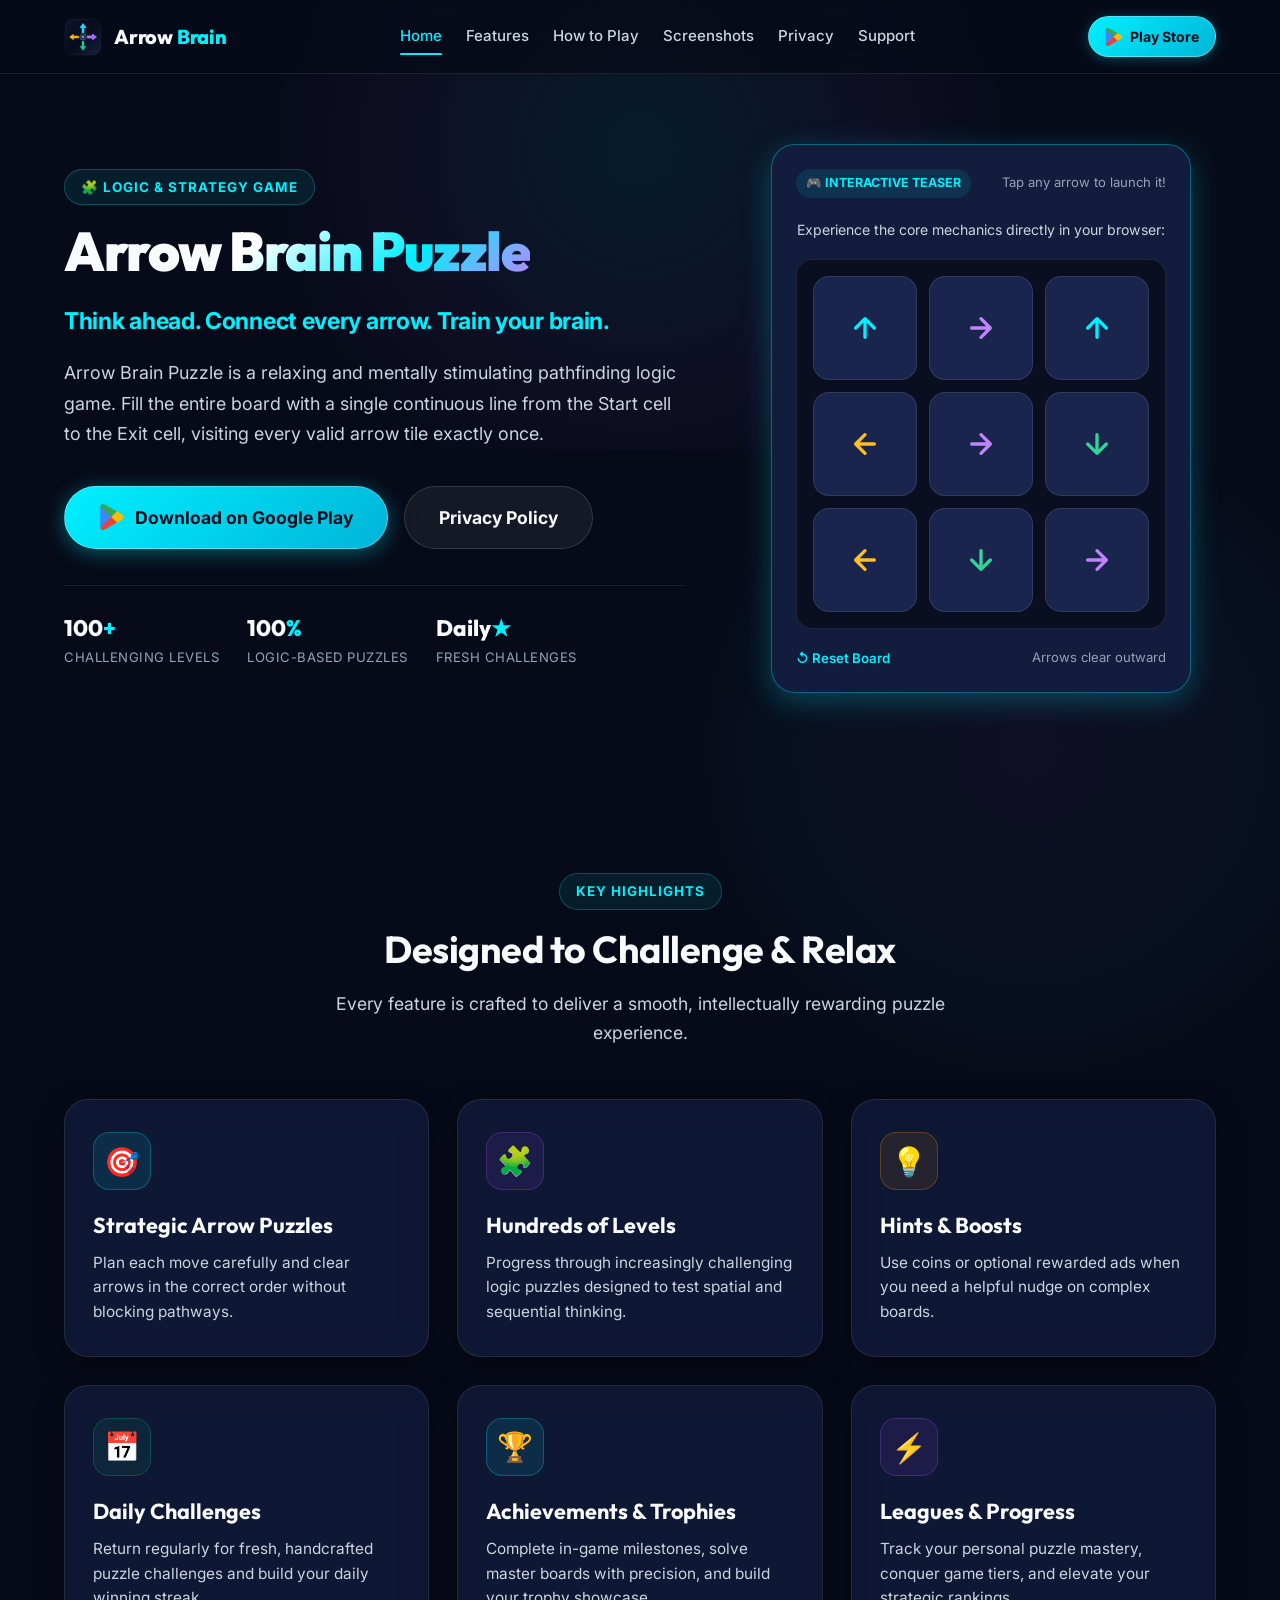
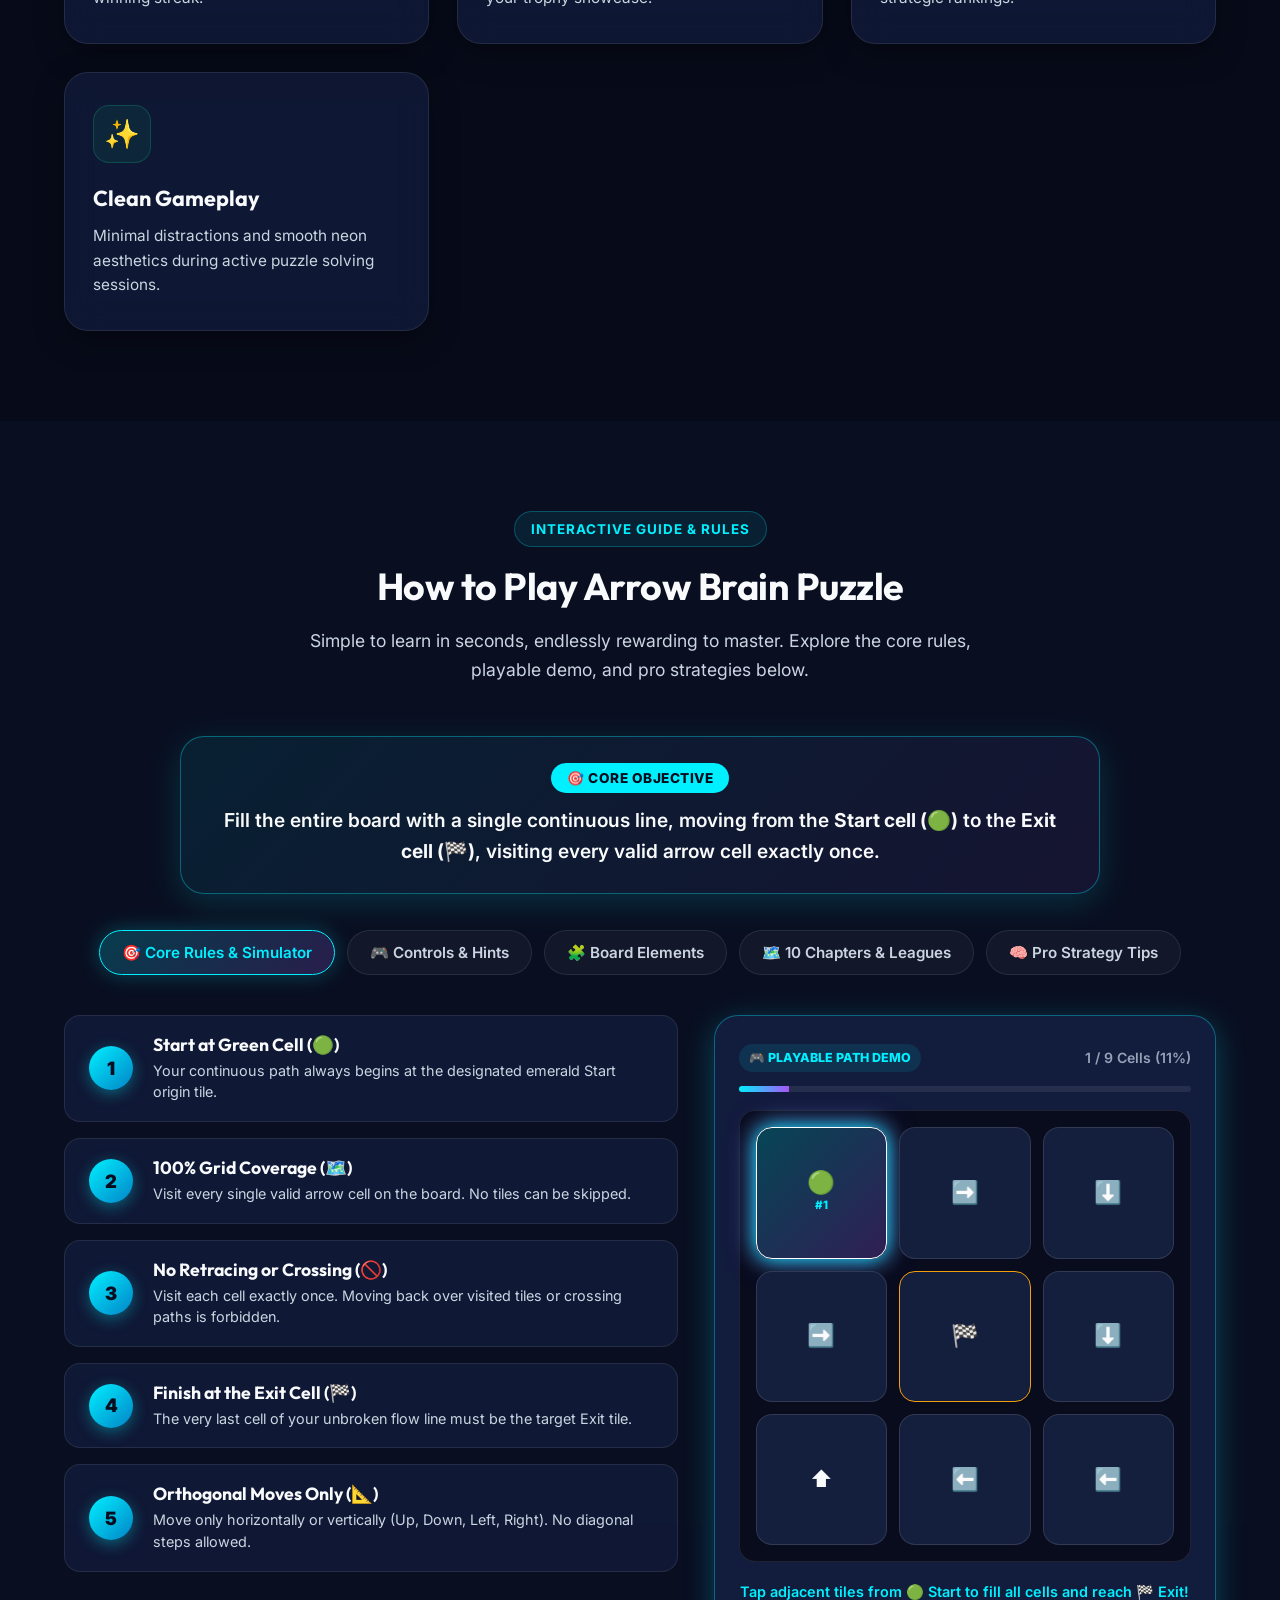
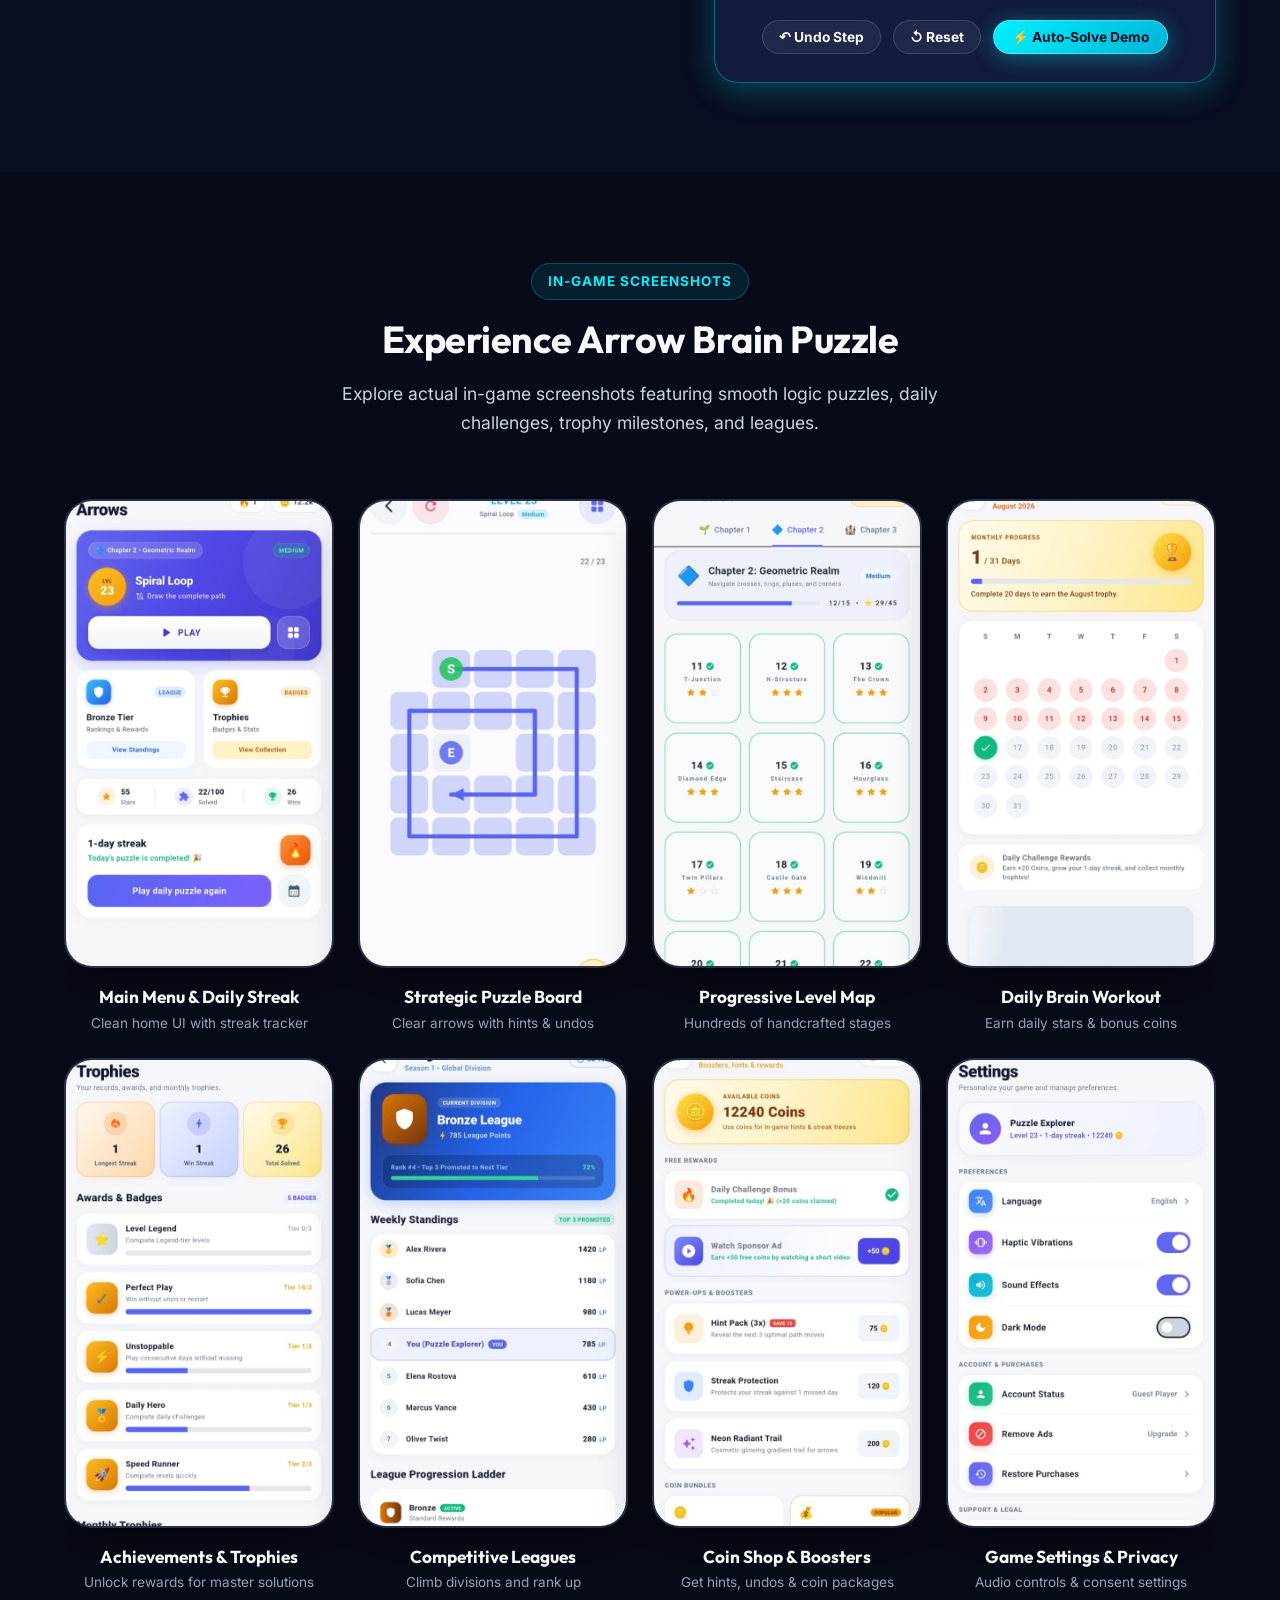
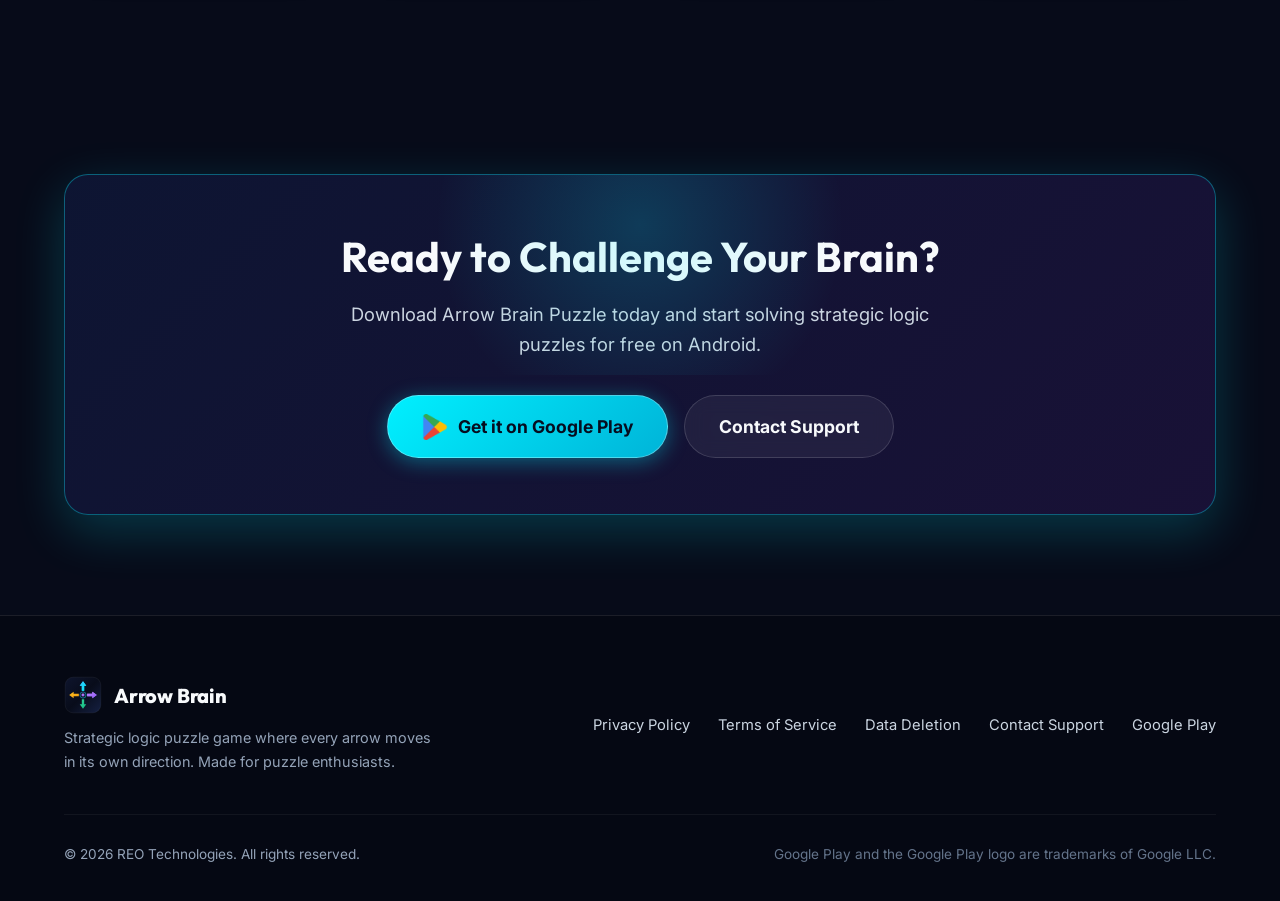
==== commit a24e7c79: "Optimize navigation header links and decrease Play Store button size" ====
--- a/index.html
+++ b/index.html
@@ -57,15 +57,13 @@
         <a href="#how-to-play" class="nav-link">How to Play</a>
         <a href="#screenshots" class="nav-link">Screenshots</a>
         <a href="./privacy.html" class="nav-link">Privacy</a>
-        <a href="./terms.html" class="nav-link">Terms</a>
-        <a href="./data-deletion.html" class="nav-link">Data Deletion</a>
         <a href="./contact.html" class="nav-link">Support</a>
       </nav>
 
       <div class="nav-actions">
-        <a href="https://play.google.com/store/apps/details?id=com.reotech.arrow_brain_puzzle" target="_blank" rel="noopener noreferrer" class="btn btn-primary" aria-label="Get it on Google Play">
-          <img src="./assets/icons/google-play-store-icon.webp" alt="Google Play" class="btn-icon" width="22" height="22">
-          <span>Get on Play Store</span>
+        <a href="https://play.google.com/store/apps/details?id=com.reotech.arrow_brain_puzzle" target="_blank" rel="noopener noreferrer" class="btn btn-primary btn-nav" aria-label="Get it on Google Play">
+          <img src="./assets/icons/google-play-store-icon.webp" alt="Google Play" class="btn-icon" width="18" height="18">
+          <span>Play Store</span>
         </a>
         
         <!-- Mobile Menu Toggle Button -->
--- a/style.css
+++ b/style.css
@@ -324,12 +324,25 @@
   font-size: 1.1rem;
 }
 
+.btn-nav {
+  padding: 8px 16px;
+  font-size: 0.88rem;
+  font-weight: 700;
+  gap: 7px;
+  box-shadow: 0 2px 12px rgba(0, 240, 255, 0.28);
+}
+
 .btn-icon {
   width: 22px;
   height: 22px;
   flex-shrink: 0;
   object-fit: contain;
   vertical-align: middle;
+}
+
+.btn-nav .btn-icon {
+  width: 18px;
+  height: 18px;
 }
 
 .btn-lg .btn-icon {
@@ -396,7 +409,7 @@
 .nav-menu {
   display: flex;
   align-items: center;
-  gap: 32px;
+  gap: 24px;
 }
 
 .nav-link {
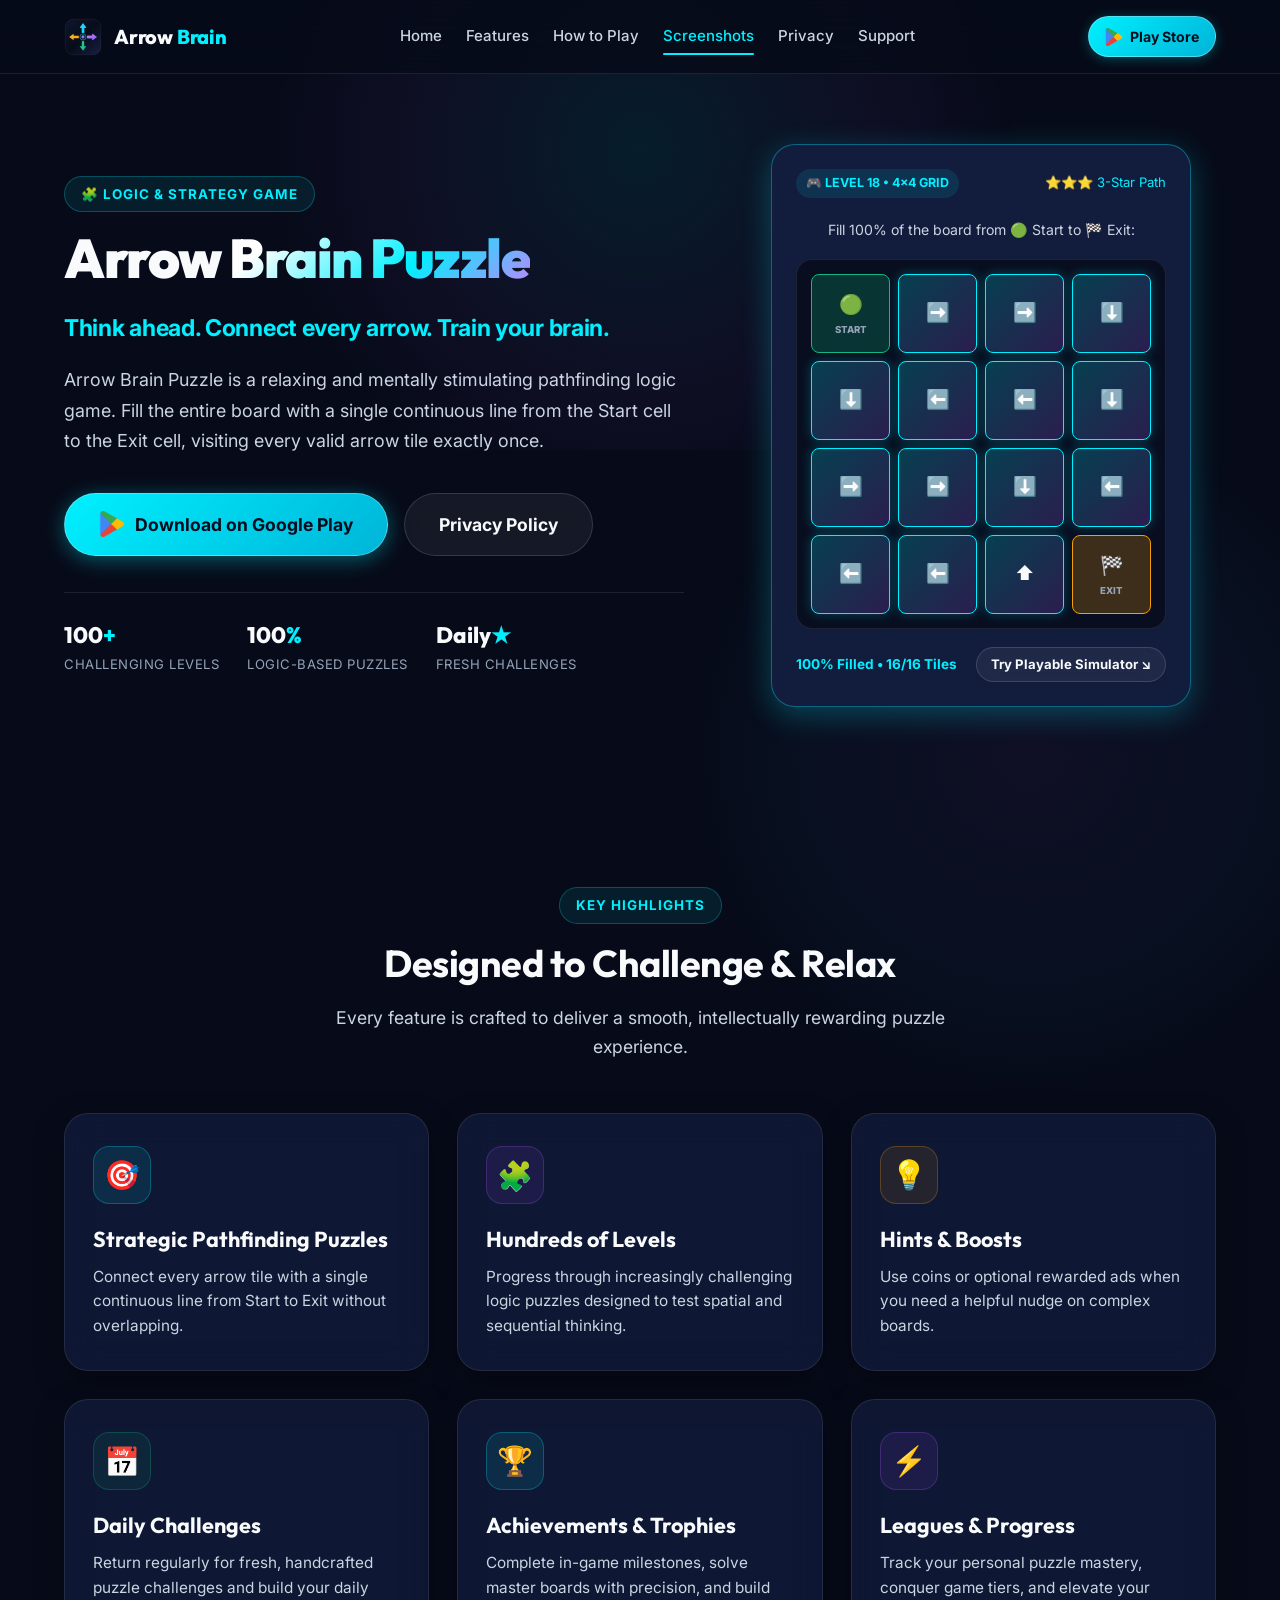
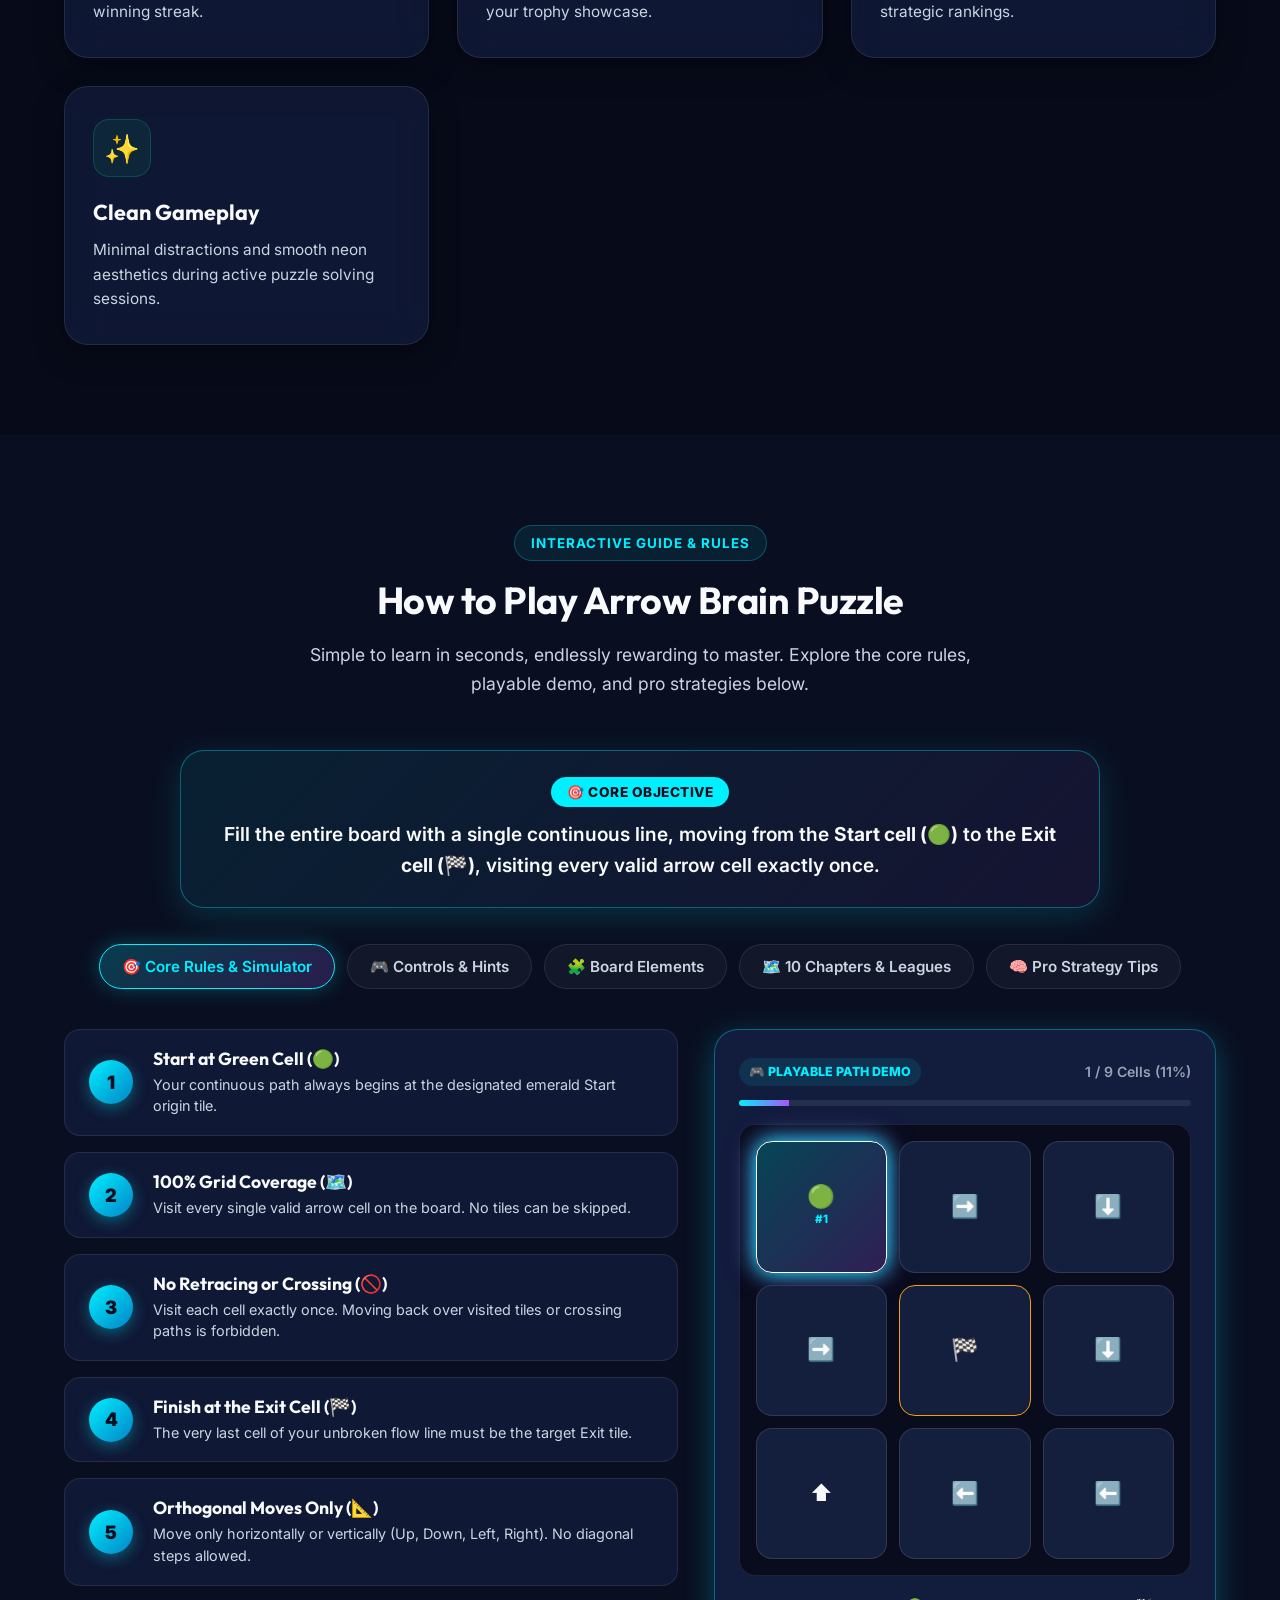
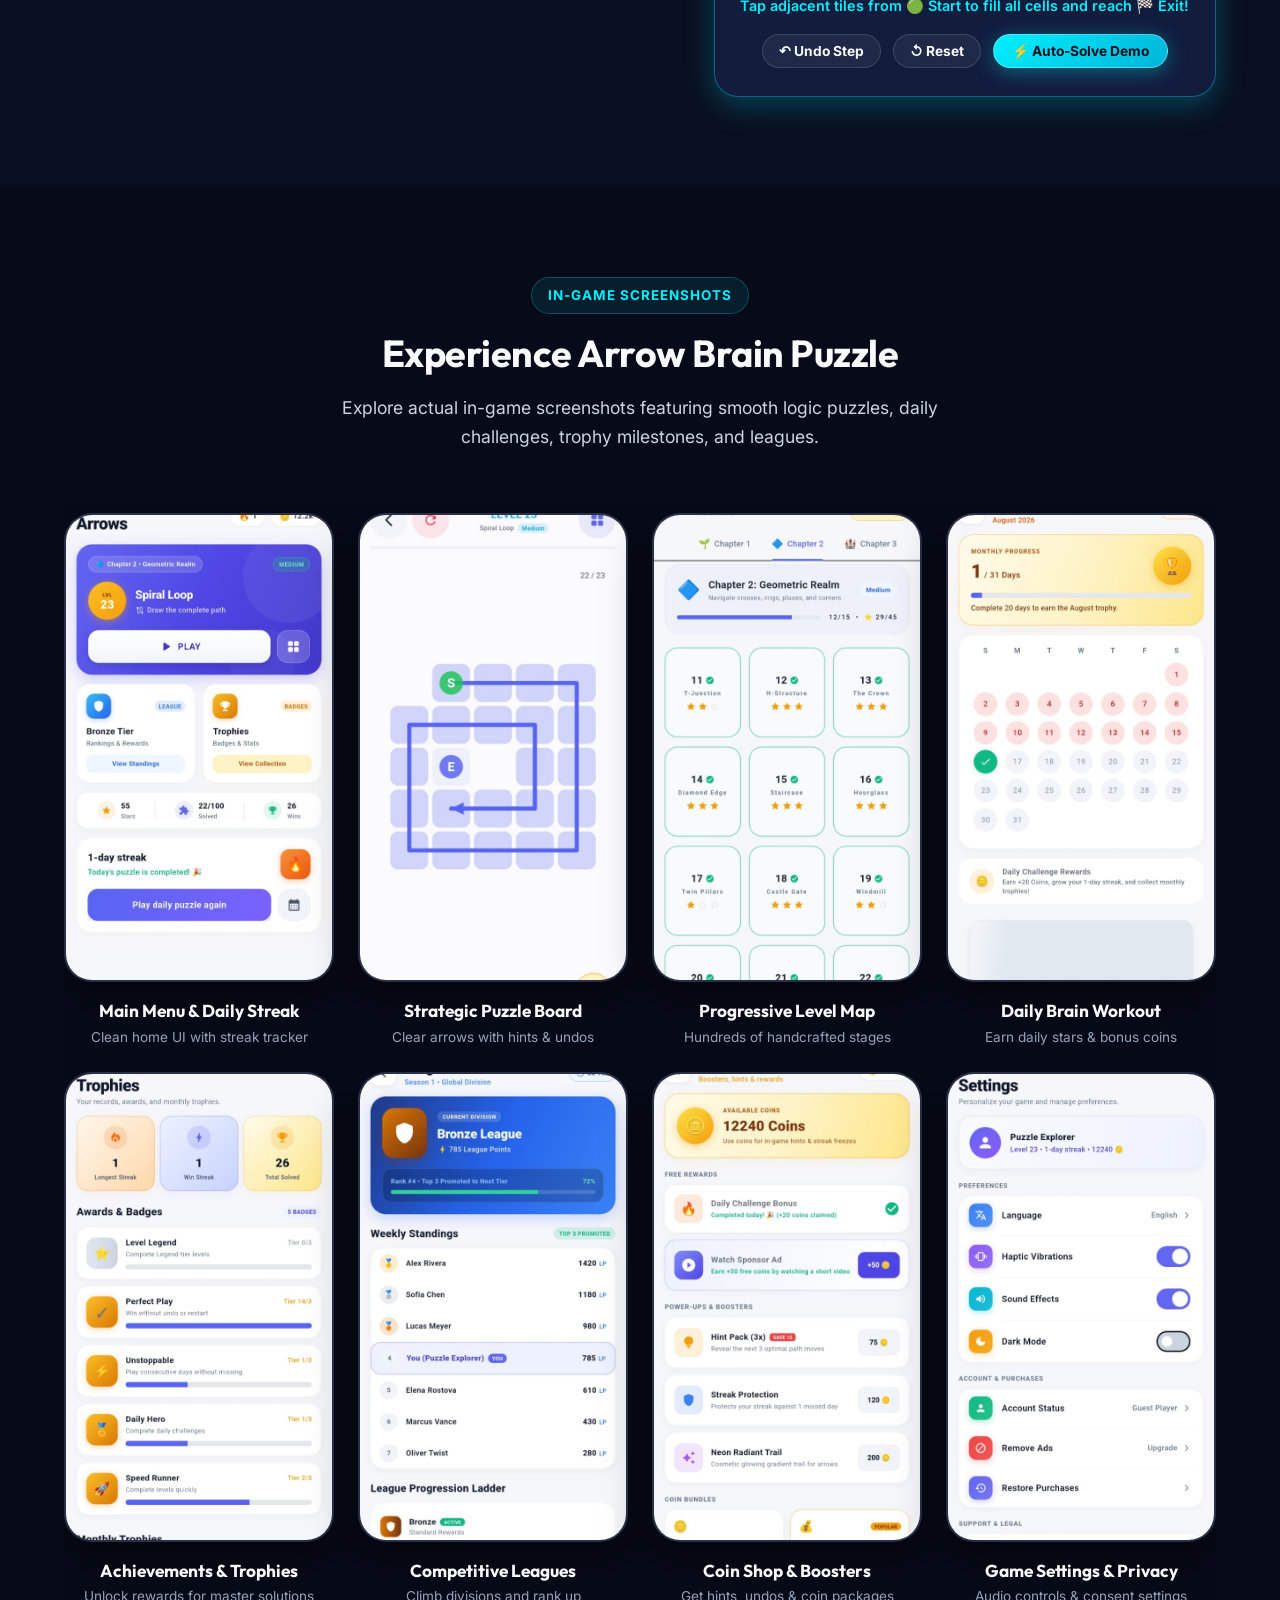
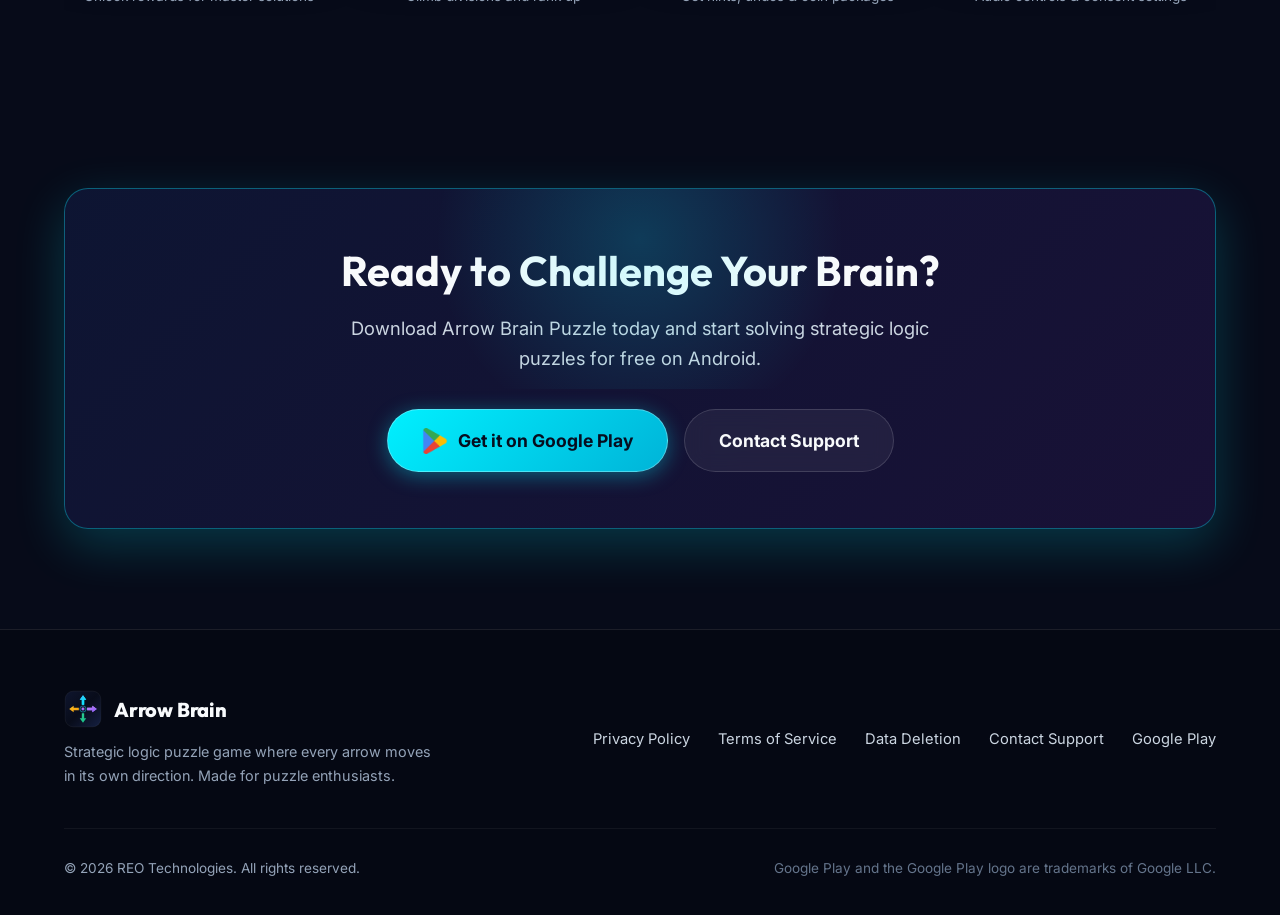
==== commit a523677a: "Fix hero visual to authentic pathfinding preview, add ScrollSpy for navbar, and polish game mechanic" ====
--- a/index.html
+++ b/index.html
@@ -112,22 +112,39 @@
           </div>
         </div>
 
-        <!-- Interactive Mini-Puzzle Demo -->
+        <!-- Interactive Hero Continuous Path Preview -->
         <div class="hero-visual">
           <div class="puzzle-interactive-card">
             <div class="puzzle-card-header">
-              <span class="puzzle-badge">🎮 Interactive Teaser</span>
-              <span class="puzzle-status-text" id="puzzleStatus">Tap any arrow to launch it!</span>
-            </div>
-            <p class="puzzle-instructions">Experience the core mechanics directly in your browser:</p>
+              <span class="puzzle-badge">🎮 Level 18 &bull; 4×4 Grid</span>
+              <span class="puzzle-status-text" style="color: var(--color-cyan);">⭐⭐⭐ 3-Star Path</span>
+            </div>
+            <p class="puzzle-instructions">Fill 100% of the board from 🟢 Start to 🏁 Exit:</p>
             
-            <div class="arrow-mini-grid" id="miniArrowGrid" aria-label="Interactive mini puzzle board">
-              <!-- Rendered via script.js with accessible fallback -->
-            </div>
-
-            <div class="puzzle-footer-actions">
-              <button class="btn-reset-demo" id="resetMiniGame" type="button">↺ Reset Board</button>
-              <span class="puzzle-status-text">Arrows clear outward</span>
+            <div class="hero-demo-path-board" aria-label="Arrow Brain Puzzle live preview">
+              <div class="hero-board-tile start-tile pulse-glow"><span>🟢</span><small>Start</small></div>
+              <div class="hero-board-tile path-active"><span>➡️</span></div>
+              <div class="hero-board-tile path-active"><span>➡️</span></div>
+              <div class="hero-board-tile path-active"><span>⬇️</span></div>
+              <div class="hero-board-tile path-active"><span>⬇️</span></div>
+              <div class="hero-board-tile path-active"><span>⬅️</span></div>
+              <div class="hero-board-tile path-active"><span>⬅️</span></div>
+              <div class="hero-board-tile path-active"><span>⬇️</span></div>
+              <div class="hero-board-tile path-active"><span>➡️</span></div>
+              <div class="hero-board-tile path-active"><span>➡️</span></div>
+              <div class="hero-board-tile path-active"><span>⬇️</span></div>
+              <div class="hero-board-tile path-active"><span>⬅️</span></div>
+              <div class="hero-board-tile path-active"><span>⬅️</span></div>
+              <div class="hero-board-tile path-active"><span>⬅️</span></div>
+              <div class="hero-board-tile path-active"><span>⬆️</span></div>
+              <div class="hero-board-tile exit-tile pulse-glow"><span>🏁</span><small>Exit</small></div>
+            </div>
+
+            <div class="puzzle-footer-actions" style="display: flex; justify-content: space-between; align-items: center;">
+              <span style="font-size: 0.85rem; color: var(--color-cyan); font-weight: 700;">100% Filled &bull; 16/16 Tiles</span>
+              <a href="#how-to-play" class="btn btn-secondary" style="padding: 6px 14px; font-size: 0.82rem;">
+                <span>Try Playable Simulator ↘</span>
+              </a>
             </div>
           </div>
         </div>
@@ -149,8 +166,8 @@
             <div class="feature-icon-wrapper">
               <span>🎯</span>
             </div>
-            <h3>Strategic Arrow Puzzles</h3>
-            <p>Plan each move carefully and clear arrows in the correct order without blocking pathways.</p>
+            <h3>Strategic Pathfinding Puzzles</h3>
+            <p>Connect every arrow tile with a single continuous line from Start to Exit without overlapping.</p>
           </div>
 
           <!-- Feature 2 -->
--- a/style.css
+++ b/style.css
@@ -634,28 +634,62 @@
   margin-bottom: 18px;
 }
 
-.arrow-mini-grid {
+.hero-demo-path-board {
   display: grid;
-  grid-template-columns: repeat(3, 1fr);
-  gap: 12px;
-  background: rgba(8, 12, 26, 0.8);
-  padding: 16px;
+  grid-template-columns: repeat(4, 1fr);
+  gap: 8px;
+  background: rgba(8, 12, 26, 0.85);
+  padding: 14px;
   border-radius: var(--radius-md);
   border: 1px solid var(--border-subtle);
   margin-bottom: 18px;
 }
 
-.mini-arrow-btn {
+.hero-board-tile {
   aspect-ratio: 1;
-  background: #19254c;
-  border: 1px solid rgba(255, 255, 255, 0.1);
-  border-radius: var(--radius-md);
-  display: flex;
+  background: #141e3d;
+  border: 1px solid rgba(255, 255, 255, 0.12);
+  border-radius: var(--radius-sm);
+  display: flex;
+  flex-direction: column;
   align-items: center;
   justify-content: center;
-  cursor: pointer;
-  transition: transform 0.4s cubic-bezier(0.16, 1, 0.3, 1), opacity 0.4s ease, background 0.2s ease;
+  font-size: 1.2rem;
+  transition: all var(--transition-normal);
   position: relative;
+}
+
+.hero-board-tile.path-active {
+  background: linear-gradient(135deg, rgba(0, 240, 255, 0.22) 0%, rgba(168, 85, 247, 0.22) 100%);
+  border-color: var(--color-cyan);
+  box-shadow: 0 0 12px rgba(0, 240, 255, 0.25);
+}
+
+.hero-board-tile.start-tile {
+  border-color: #10b981;
+  background: rgba(16, 185, 129, 0.22);
+}
+
+.hero-board-tile.exit-tile {
+  border-color: #f59e0b;
+  background: rgba(245, 158, 11, 0.22);
+}
+
+.hero-board-tile small {
+  font-size: 0.6rem;
+  font-weight: 800;
+  text-transform: uppercase;
+  color: var(--text-muted);
+  margin-top: 1px;
+}
+
+.pulse-glow {
+  animation: pulseGlow 2s infinite alternate;
+}
+
+@keyframes pulseGlow {
+  0% { transform: scale(1); filter: drop-shadow(0 0 4px rgba(0, 240, 255, 0.4)); }
+  100% { transform: scale(1.05); filter: drop-shadow(0 0 10px rgba(0, 240, 255, 0.8)); }
 }
 
 .mini-arrow-btn svg {
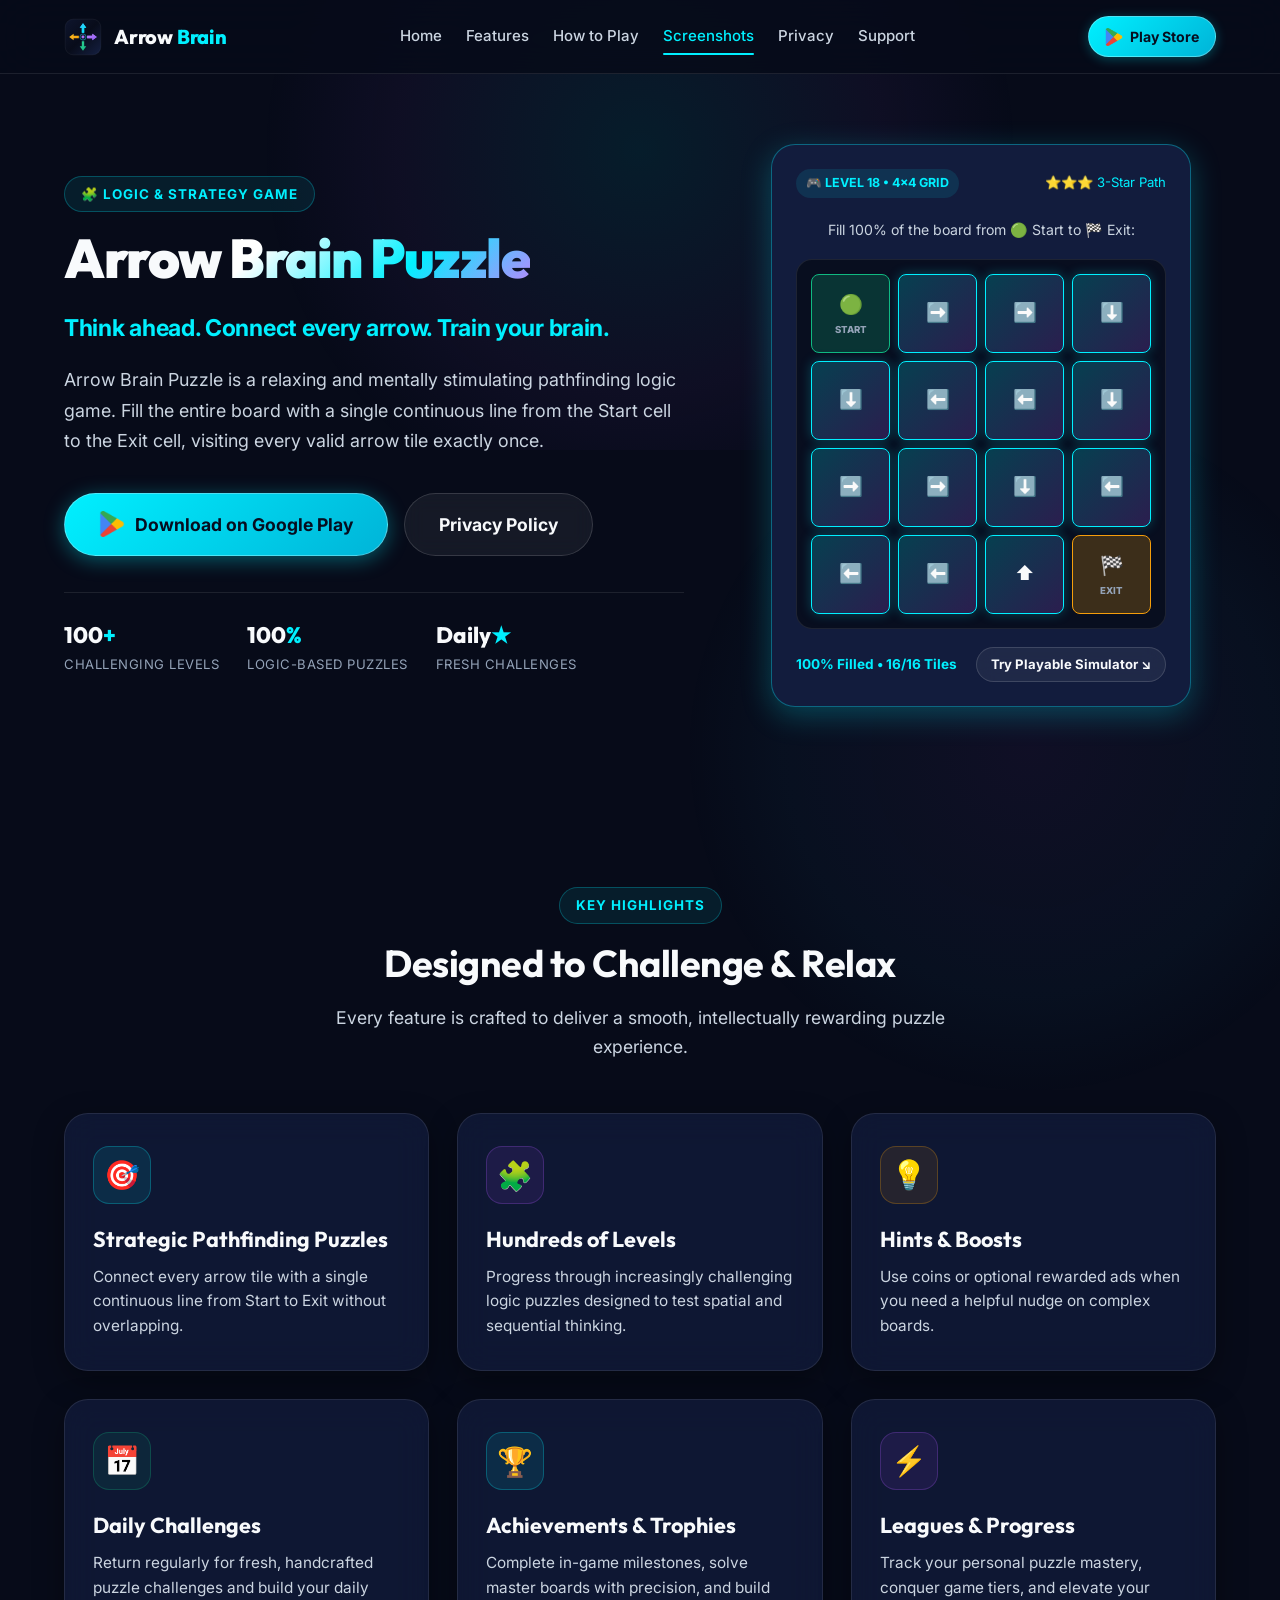
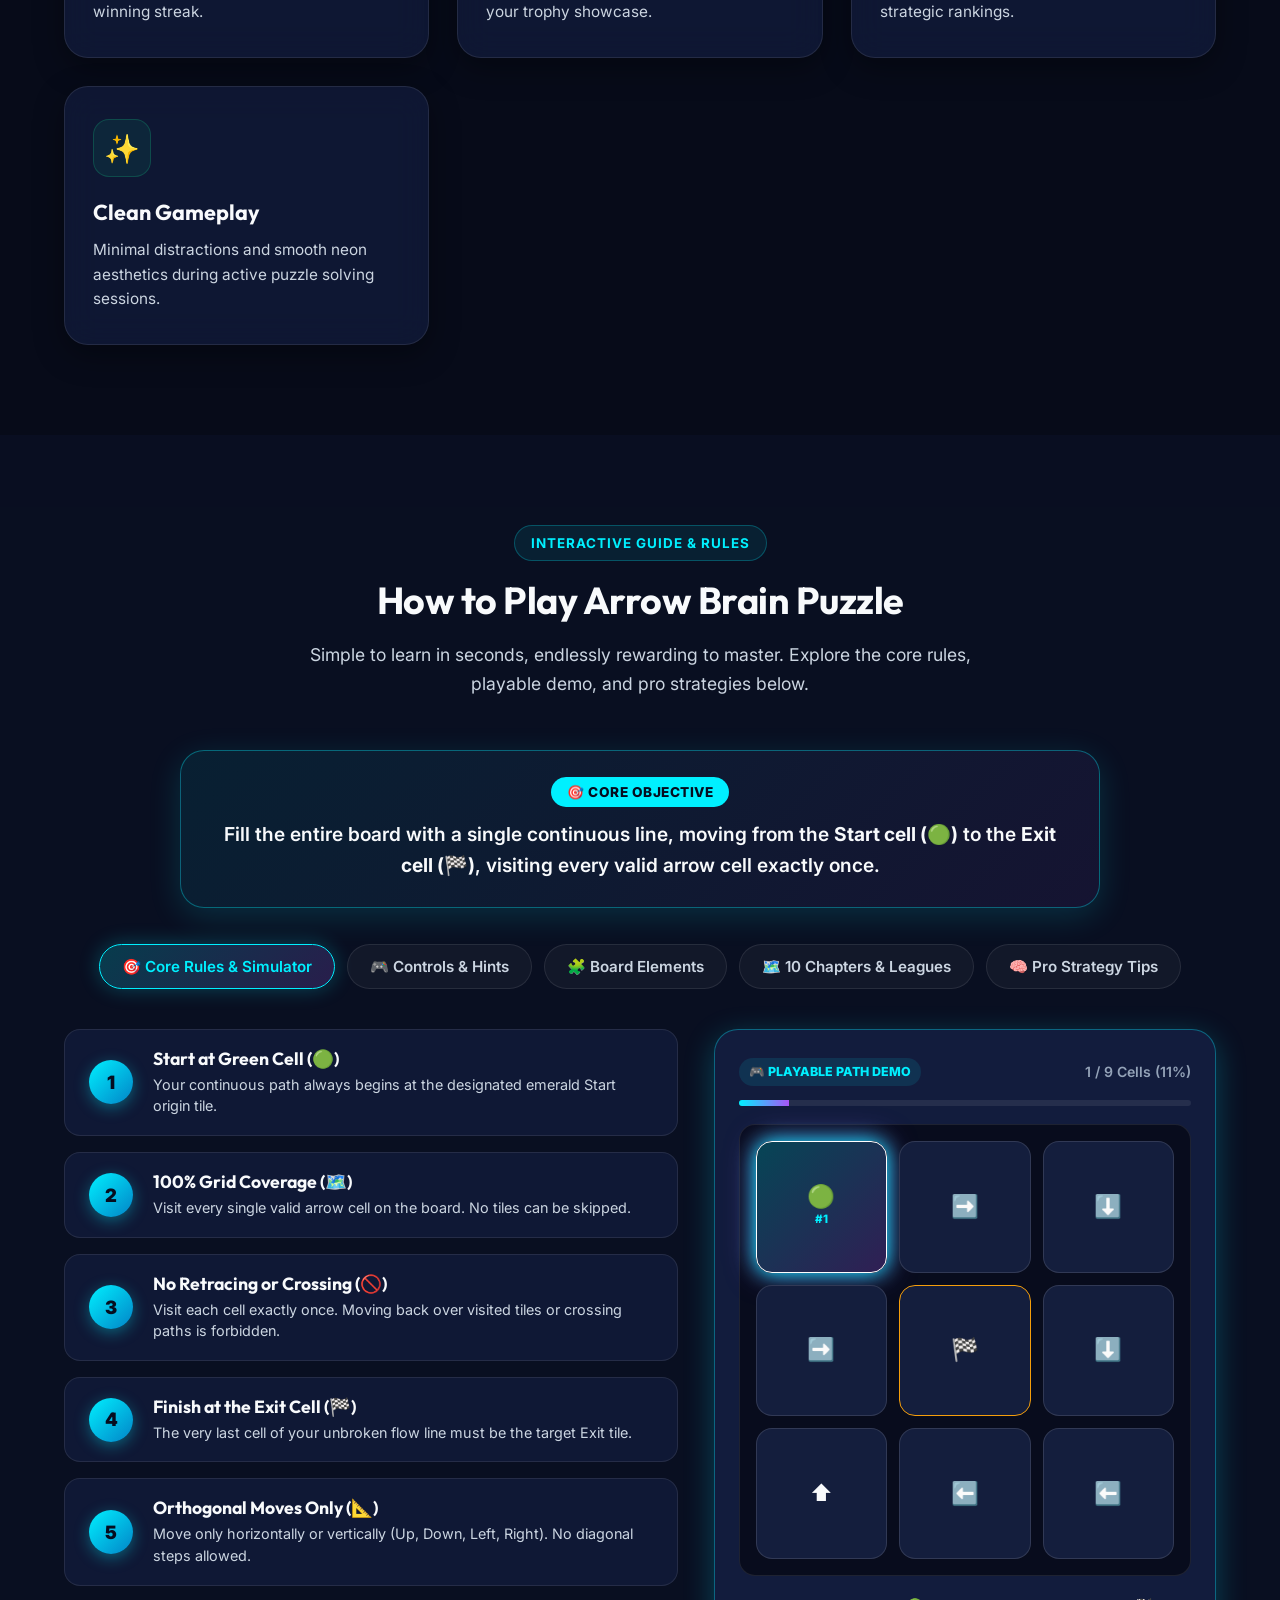
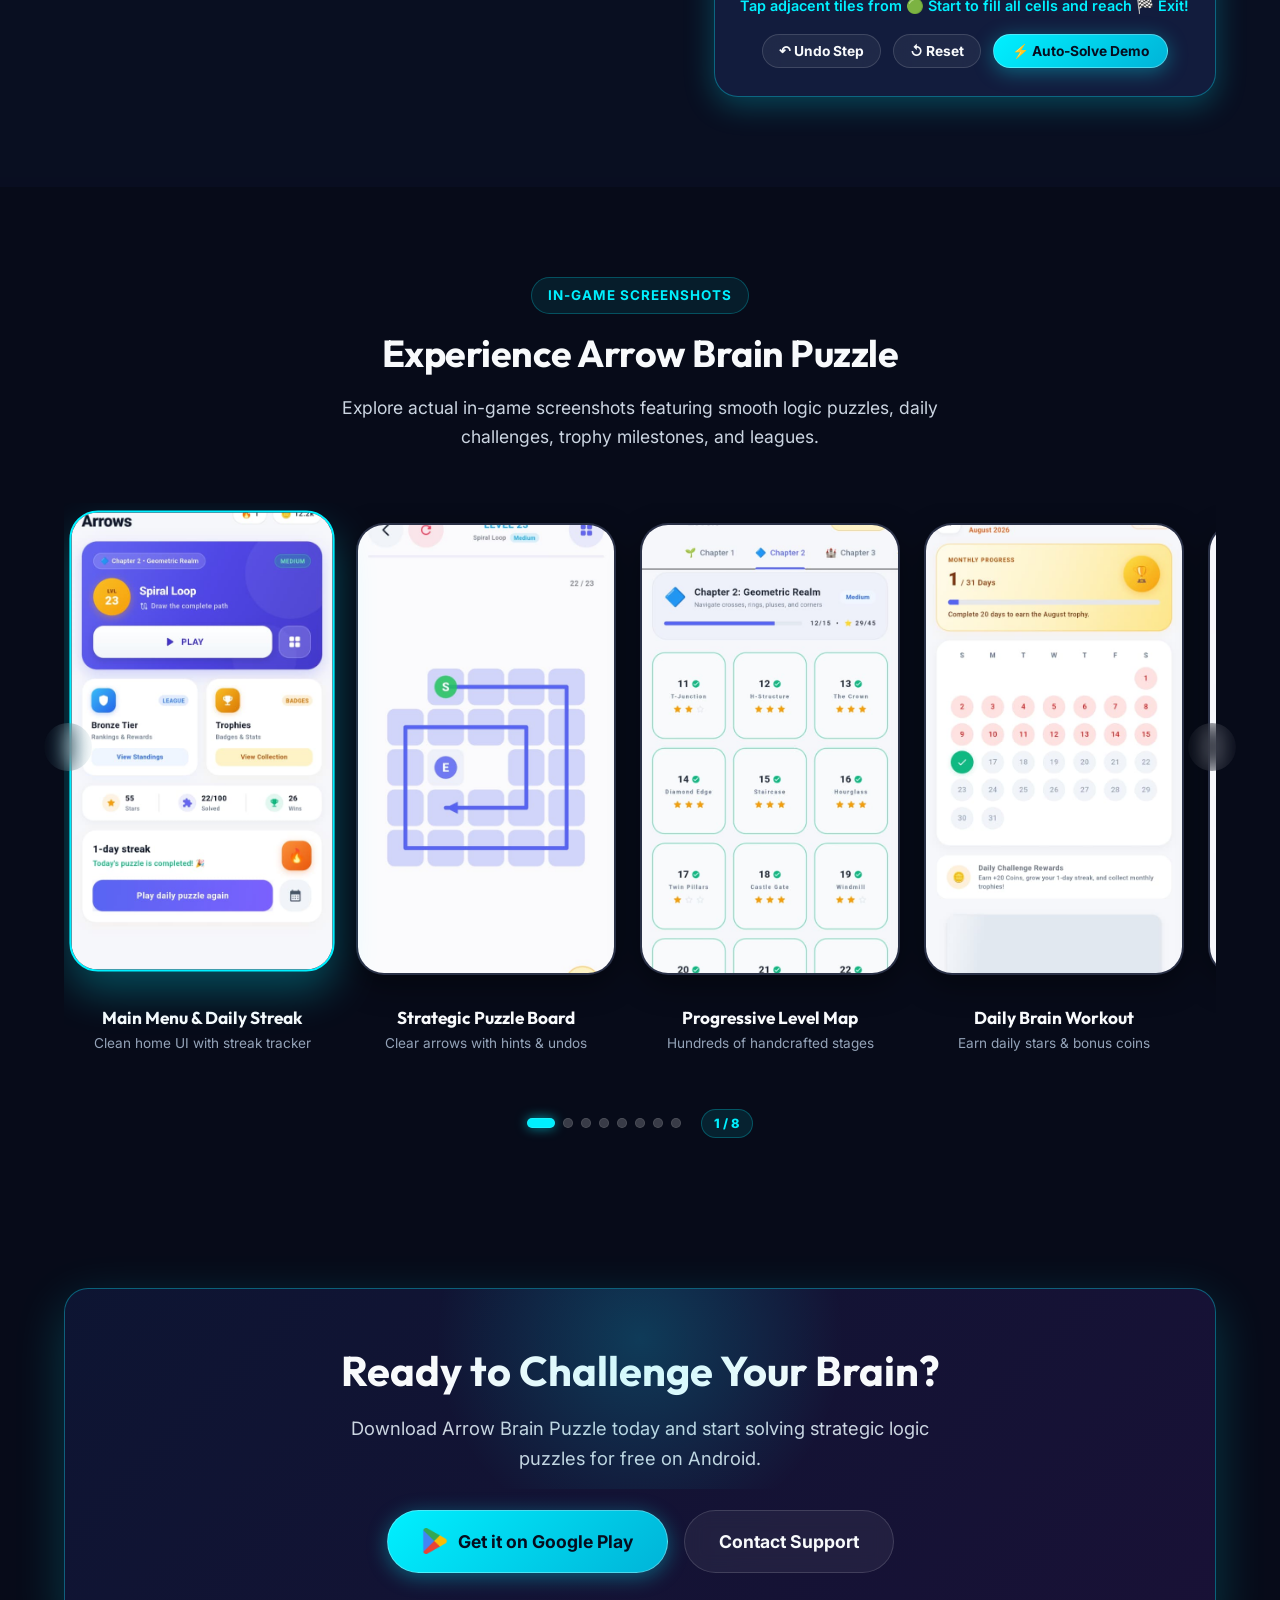
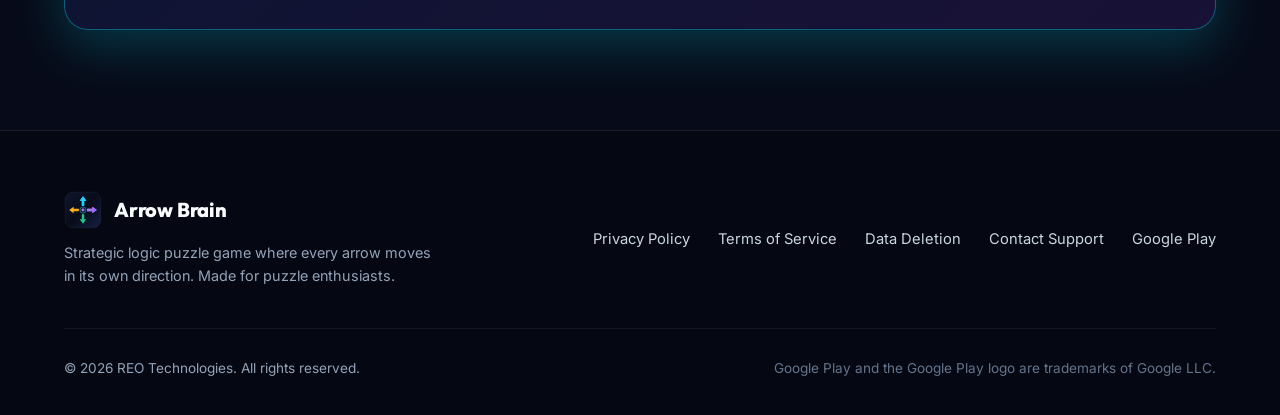
==== commit 2e8e0cb3: "Transform screenshots section into interactive slide carousel with touch swipe, nav arrows, and dot " ====
--- a/index.html
+++ b/index.html
@@ -345,166 +345,267 @@
 
         <!-- TAB 2: Controls & Hints Economy -->
         <div class="htp-tab-content" id="tab-controls" role="tabpanel">
-          <div class="controls-hints-grid">
-            <!-- Controls Card -->
-            <div class="glass-card guide-block">
-              <h3>🎮 Touch Gestures &amp; Controls</h3>
-              <p style="color: var(--text-secondary); font-size: 0.92rem;">Intuitive mobile controls tailored for effortless, distraction-free puzzle solving:</p>
-              
-              <table class="controls-table">
-                <thead>
-                  <tr>
-                    <th>Action</th>
-                    <th>Gesture</th>
-                    <th>Description</th>
-                  </tr>
-                </thead>
-                <tbody>
-                  <tr>
-                    <td><strong>Continuous Draw</strong></td>
-                    <td><span class="cooldown-pill" style="background: rgba(0,240,255,0.1); color: var(--color-cyan); border-color: rgba(0,240,255,0.3);">Swipe / Drag</span></td>
-                    <td>Hold and drag smoothly across adjacent tiles to draw your active radiant flow.</td>
-                  </tr>
-                  <tr>
-                    <td><strong>Step Move</strong></td>
-                    <td><span class="cooldown-pill" style="background: rgba(168,85,247,0.1); color: var(--color-purple); border-color: rgba(168,85,247,0.3);">Single Tap</span></td>
-                    <td>Tap any valid neighbor cell to extend the path by one step.</td>
-                  </tr>
-                  <tr>
-                    <td><strong>Undo Step</strong></td>
-                    <td><span class="cooldown-pill">Tap ↶ Button</span></td>
-                    <td>Retracts the path by one tile without resetting the entire board.</td>
-                  </tr>
-                  <tr>
-                    <td><strong>Restart Board</strong></td>
-                    <td><span class="cooldown-pill">Tap ↺ Button</span></td>
-                    <td>Resets the puzzle back to the initial starting cell with 0 moves drawn.</td>
-                  </tr>
-                  <tr>
-                    <td><strong>Request Hint</strong></td>
-                    <td><span class="cooldown-pill" style="background: rgba(16,185,129,0.1); color: var(--color-emerald); border-color: rgba(16,185,129,0.3);">Tap 💡 Button</span></td>
-                    <td>Reveals the guaranteed optimal next tile on the board.</td>
-                  </tr>
-                </tbody>
-              </table>
-            </div>
-
-            <!-- Hints System Card -->
-            <div class="glass-card guide-block">
-              <h3>💡 Hints &amp; Recovery Economy</h3>
-              <p style="color: var(--text-secondary); font-size: 0.92rem;">Fair, balanced assistance mechanisms to help you when encountering difficult bottlenecks:</p>
-              
-              <table class="controls-table">
-                <thead>
-                  <tr>
-                    <th>Hint Method</th>
-                    <th>Cost</th>
-                    <th>Allowance &amp; Recharge Cooldown</th>
-                  </tr>
-                </thead>
-                <tbody>
-                  <tr>
-                    <td><strong>🪙 Coin Hint</strong></td>
-                    <td>30 Coins</td>
-                    <td>3 Instant Hints per cycle &bull; <span class="cooldown-pill">5-min Recharge</span></td>
-                  </tr>
-                  <tr>
-                    <td><strong>🎬 Rewarded Video #1</strong></td>
-                    <td>Free</td>
-                    <td>1st Free Hint &bull; <span class="cooldown-pill">03:00 Cooldown</span></td>
-                  </tr>
-                  <tr>
-                    <td><strong>🎬 Rewarded Video #2</strong></td>
-                    <td>Free</td>
-                    <td>2nd Free Hint &bull; <span class="cooldown-pill">05:00 Cooldown</span></td>
-                  </tr>
-                  <tr>
-                    <td><strong>🎬 Rewarded Video #3</strong></td>
-                    <td>Free</td>
-                    <td>3rd Free Hint &bull; <span class="cooldown-pill">10:00 Cooldown</span></td>
-                  </tr>
-                  <tr>
-                    <td><strong>🎬 Rewarded Video #4–5</strong></td>
-                    <td>Free</td>
-                    <td>4th &amp; 5th Free Hint &bull; <span class="cooldown-pill">30:00 Cooldown (Max 5/day)</span></td>
-                  </tr>
-                </tbody>
-              </table>
-
-              <div style="margin-top: 18px; padding: 12px 16px; background: rgba(0, 240, 255, 0.05); border-left: 3px solid var(--color-cyan); border-radius: var(--radius-sm); font-size: 0.85rem; color: var(--text-secondary);">
-                <strong>Automatic Stuck Modal:</strong> If your path leaves isolated unvisited cells with zero legal exits, the game detects the dead-end and prompts you to Undo or Hint immediately.
-              </div>
-            </div>
-          </div>
-        </div>
-
-        <!-- TAB 3: Board Elements & Legend -->
+          <!-- Part A: Touch Controls & Gestures Grid -->
+          <div class="controls-overview-section">
+            <div class="subtab-header">
+              <h3><span>🎮</span> Touch Gestures &amp; Path Controls</h3>
+              <p>Intuitive mobile controls tailored for effortless, distraction-free puzzle solving:</p>
+            </div>
+
+            <div class="controls-cards-grid">
+              <!-- Card 1: Continuous Flow Swipe -->
+              <div class="control-feature-card cyan-glow">
+                <div class="control-card-top">
+                  <div class="control-icon-box">👆</div>
+                  <span class="control-gesture-pill cyan">Swipe / Drag</span>
+                </div>
+                <h4>Continuous Path Flow</h4>
+                <p>Hold and glide smoothly across adjacent arrow tiles to draw your unbroken glowing path in a fluid, natural motion.</p>
+              </div>
+
+              <!-- Card 2: Single Step Tap -->
+              <div class="control-feature-card purple-glow">
+                <div class="control-card-top">
+                  <div class="control-icon-box">🎯</div>
+                  <span class="control-gesture-pill purple">Single Tap</span>
+                </div>
+                <h4>Step-by-Step Move</h4>
+                <p>Tap any adjacent neighbor cell to advance your path by a single deliberate step with pin-point accuracy.</p>
+              </div>
+
+              <!-- Card 3: Move Retraction (Undo) -->
+              <div class="control-feature-card amber-glow">
+                <div class="control-card-top">
+                  <div class="control-icon-box">↶</div>
+                  <span class="control-gesture-pill amber">Undo Button</span>
+                </div>
+                <h4>Smart Step Retraction</h4>
+                <p>Retract 1 or more steps to back out of a dead-end without losing your progress or resetting your 3-star rating.</p>
+              </div>
+
+              <!-- Card 4: Board Reset -->
+              <div class="control-feature-card rose-glow">
+                <div class="control-card-top">
+                  <div class="control-icon-box">↺</div>
+                  <span class="control-gesture-pill rose">Reset Button</span>
+                </div>
+                <h4>Instant Board Reset</h4>
+                <p>Instantly reset the puzzle back to the initial Start cell when you want a clean slate to explore an alternate route.</p>
+              </div>
+            </div>
+          </div>
+
+          <!-- Part B: Hints System & Recovery Economy -->
+          <div class="hints-overview-section">
+            <div class="subtab-header">
+              <h3><span>💡</span> Hints &amp; Recovery Economy</h3>
+              <p>Fair, balanced assistance mechanisms ensuring you never get permanently blocked on complex boards:</p>
+            </div>
+
+            <div class="hints-cards-grid">
+              <!-- Card 1: Virtual Coins Hint -->
+              <div class="hint-method-card">
+                <div class="hint-card-header">
+                  <div class="hint-badge-coin">🪙 Coin Hint</div>
+                  <span class="hint-cost-tag">30 Coins</span>
+                </div>
+                <h4>Instant Strategic Guidance</h4>
+                <p>Spends in-game virtual coins to instantly reveal the guaranteed optimal next cell on the active board.</p>
+                <div class="hint-allowance-bar">
+                  <span>Allowance: <strong>3 Instant Hints / Cycle</strong></span>
+                  <span class="cooldown-chip">⏱️ 5-Min Recharge</span>
+                </div>
+              </div>
+
+              <!-- Card 2: Free Rewarded Video Hints -->
+              <div class="hint-method-card">
+                <div class="hint-card-header">
+                  <div class="hint-badge-video">🎬 Free Rewarded Hints</div>
+                  <span class="hint-cost-tag free">100% Free</span>
+                </div>
+                <h4>Tiered Cooldown System</h4>
+                <p>Watch a short sponsor video for a free hint. Progressive cooldowns balance casual and competitive play:</p>
+                
+                <div class="cooldown-ladder-list">
+                  <div class="ladder-step">
+                    <span class="step-num">Hint 1</span>
+                    <span class="step-time">03:00 Cooldown</span>
+                  </div>
+                  <div class="ladder-step">
+                    <span class="step-num">Hint 2</span>
+                    <span class="step-time">05:00 Cooldown</span>
+                  </div>
+                  <div class="ladder-step">
+                    <span class="step-num">Hint 3</span>
+                    <span class="step-time">10:00 Cooldown</span>
+                  </div>
+                  <div class="ladder-step">
+                    <span class="step-num">Hints 4–5</span>
+                    <span class="step-time">30:00 Cooldown (Max 5/Day)</span>
+                  </div>
+                </div>
+              </div>
+            </div>
+
+            <div class="stuck-modal-alert-box">
+              <span class="alert-icon">🚨</span>
+              <div>
+                <strong>Smart Dead-End Detection:</strong> If your active path creates isolated unvisited tiles with zero legal exits, the game detects the dead-end immediately and prompts you to Undo or Hint.
+              </div>
+            </div>
+          </div>
+        </div>
+
+        <!-- TAB 3: Interactive Board Elements & Visual Guide -->
         <div class="htp-tab-content" id="tab-elements" role="tabpanel">
-          <div class="guide-subsections-grid">
-            <div class="glass-card guide-block">
-              <h3>🧩 Core Board Legend</h3>
-              <div class="legend-list">
-                <div class="legend-item">
-                  <div class="legend-icon" style="color: #10b981; border-color: rgba(16,185,129,0.3); background: rgba(16,185,129,0.1);">🟢</div>
-                  <div>
-                    <div class="legend-title">Start Cell (Origin)</div>
-                    <div class="legend-desc">Marked with an emerald glowing beacon. Always the starting point of your flow path.</div>
+          <div class="board-elements-hero-layout">
+            <!-- Left Side: Interactive 3x3 Grid Board Inspector -->
+            <div class="glass-card board-inspector-card">
+              <div class="inspector-card-top">
+                <div class="section-tag" style="margin-bottom: 0; font-size: 0.76rem; padding: 4px 12px;">Interactive Inspector</div>
+                <span class="inspector-subtext">Tap any tile or card</span>
+              </div>
+
+              <!-- 3x3 Interactive Showcase Grid -->
+              <div class="interactive-elem-grid" id="elementsInspectorGrid">
+                <!-- Tile 0: Start Origin -->
+                <button type="button" class="elem-board-tile start-tile elem-highlighted" data-type="start" aria-label="Inspect Start Cell">
+                  <span class="tile-icon">🟢</span>
+                  <span class="tile-tag">Start</span>
+                </button>
+                <!-- Tile 1: Arrow Right -->
+                <button type="button" class="elem-board-tile" data-type="arrow" aria-label="Inspect Arrow Indicator">
+                  <span class="tile-icon">➡️</span>
+                  <span class="tile-tag">Flow</span>
+                </button>
+                <!-- Tile 2: Arrow Down -->
+                <button type="button" class="elem-board-tile" data-type="arrow" aria-label="Inspect Arrow Indicator">
+                  <span class="tile-icon">⬇️</span>
+                  <span class="tile-tag">Flow</span>
+                </button>
+                <!-- Tile 3: Arrow Up -->
+                <button type="button" class="elem-board-tile" data-type="arrow" aria-label="Inspect Arrow Indicator">
+                  <span class="tile-icon">⬆️</span>
+                  <span class="tile-tag">Flow</span>
+                </button>
+                <!-- Tile 4: Obstacle Void -->
+                <button type="button" class="elem-board-tile obstacle-tile" data-type="obstacle" aria-label="Inspect Obstacle">
+                  <span class="tile-icon">⬛</span>
+                  <span class="tile-tag">Barrier</span>
+                </button>
+                <!-- Tile 5: Arrow Down -->
+                <button type="button" class="elem-board-tile" data-type="arrow" aria-label="Inspect Arrow Indicator">
+                  <span class="tile-icon">⬇️</span>
+                  <span class="tile-tag">Flow</span>
+                </button>
+                <!-- Tile 6: Exit Goal -->
+                <button type="button" class="elem-board-tile exit-tile" data-type="exit" aria-label="Inspect Exit Cell">
+                  <span class="tile-icon">🏁</span>
+                  <span class="tile-tag">Exit</span>
+                </button>
+                <!-- Tile 7: Arrow Left -->
+                <button type="button" class="elem-board-tile" data-type="arrow" aria-label="Inspect Arrow Indicator">
+                  <span class="tile-icon">⬅️</span>
+                  <span class="tile-tag">Flow</span>
+                </button>
+                <!-- Tile 8: Arrow Left -->
+                <button type="button" class="elem-board-tile" data-type="arrow" aria-label="Inspect Arrow Indicator">
+                  <span class="tile-icon">⬅️</span>
+                  <span class="tile-tag">Flow</span>
+                </button>
+              </div>
+
+              <!-- Live Element Dynamic Inspector Panel -->
+              <div class="element-info-display-box" id="elemInspectorPanel">
+                <div class="info-header" id="inspectorHeader">
+                  <span>🟢</span> <span>Start Cell (Path Origin)</span>
+                </div>
+                <p class="info-body" id="inspectorDesc">
+                  The designated emerald origin beacon. Your unbroken path always begins here. Once you move away from the start cell, you cannot step on it again.
+                </p>
+              </div>
+            </div>
+
+            <!-- Right Side: Clean Element Action Cards Stack -->
+            <div class="elements-catalog-stack">
+              <!-- Element 1: Start Cell -->
+              <div class="element-showcase-card emerald-accent active" data-type="start" tabindex="0" role="button">
+                <div class="showcase-card-head">
+                  <div class="showcase-title">
+                    <span class="icon">🟢</span>
+                    <h4>Start Cell (Origin)</h4>
                   </div>
-                </div>
-
-                <div class="legend-item">
-                  <div class="legend-icon" style="color: var(--color-cyan);">➡️</div>
-                  <div>
-                    <div class="legend-title">Arrow Flow Indicators</div>
-                    <div class="legend-desc">Grid tiles providing directional orientation cues to assist your spatial reasoning.</div>
+                  <span class="element-role-pill emerald">Origin Anchor</span>
+                </div>
+                <p>Marked with an emerald glowing beacon. The continuous line always originates here. You cannot re-enter the start cell once left.</p>
+                <div class="showcase-pro-tip">💡 <strong>Pro Tip:</strong> Begin every puzzle by scanning the available exits leaving this cell.</div>
+              </div>
+
+              <!-- Element 2: Arrow Indicators -->
+              <div class="element-showcase-card cyan-accent" data-type="arrow" tabindex="0" role="button">
+                <div class="showcase-card-head">
+                  <div class="showcase-title">
+                    <span class="icon">➡️</span>
+                    <h4>Arrow Flow Indicators</h4>
                   </div>
-                </div>
-
-                <div class="legend-item">
-                  <div class="legend-icon" style="color: var(--text-muted); border-color: rgba(255,255,255,0.15); background: rgba(255,255,255,0.05);">⬛</div>
-                  <div>
-                    <div class="legend-title">Grid Obstacles &amp; Voids</div>
-                    <div class="legend-desc">Inactive or blocked obstacles that cannot be entered, shaping intricate labyrinth corridors.</div>
+                  <span class="element-role-pill cyan">Directional Cue</span>
+                </div>
+                <p>Strategic directional indicators embedded across the board. They guide your visual trajectory and help spot single-solution loops.</p>
+                <div class="showcase-pro-tip">💡 <strong>Pro Tip:</strong> Look for corners with only 1 valid entry and 1 exit route first.</div>
+              </div>
+
+              <!-- Element 3: Obstacles & Inactive Voids -->
+              <div class="element-showcase-card gray-accent" data-type="obstacle" tabindex="0" role="button">
+                <div class="showcase-card-head">
+                  <div class="showcase-title">
+                    <span class="icon">⬛</span>
+                    <h4>Grid Obstacles &amp; Voids</h4>
                   </div>
-                </div>
-
-                <div class="legend-item">
-                  <div class="legend-icon" style="color: #f59e0b; border-color: rgba(245,158,11,0.3); background: rgba(245,158,11,0.1);">🏁</div>
-                  <div>
-                    <div class="legend-title">Exit Cell (Final Destination)</div>
-                    <div class="legend-desc">The designated finish tile where your 100% complete continuous line must conclude.</div>
+                  <span class="element-role-pill gray">Impassable Barrier</span>
+                </div>
+                <p>Blocked or inactive cells that cannot be entered. They shape intricate maze channels, bottleneck passages, and dead-end traps.</p>
+                <div class="showcase-pro-tip">💡 <strong>Pro Tip:</strong> Use obstacle edges as natural rails to route the outer loop of the puzzle.</div>
+              </div>
+
+              <!-- Element 4: Exit Cell -->
+              <div class="element-showcase-card amber-accent" data-type="exit" tabindex="0" role="button">
+                <div class="showcase-card-head">
+                  <div class="showcase-title">
+                    <span class="icon">🏁</span>
+                    <h4>Exit Target (Finish Cell)</h4>
                   </div>
-                </div>
-              </div>
-            </div>
-
-            <div class="glass-card guide-block">
-              <h3>✨ Visual Effects &amp; Scoring</h3>
-              <div class="legend-list">
-                <div class="legend-item">
-                  <div class="legend-icon" style="color: #c084fc; border-color: rgba(168,85,247,0.3); background: rgba(168,85,247,0.1);">✨</div>
-                  <div>
-                    <div class="legend-title">Radiant Neon Trail</div>
-                    <div class="legend-desc">The glowing continuous stroke that traces your swipe path across the board in real time.</div>
-                  </div>
-                </div>
-
-                <div class="legend-item">
-                  <div class="legend-icon" style="color: #fbbf24; border-color: rgba(251,191,36,0.3); background: rgba(251,191,36,0.1);">⭐⭐⭐</div>
-                  <div>
-                    <div class="legend-title">3-Star Perfect Rating</div>
-                    <div class="legend-desc">Awarded for solving the board with 0 hints used, optimal path efficiency, and fast solve time.</div>
-                  </div>
-                </div>
-
-                <div class="legend-item">
-                  <div class="legend-icon" style="color: #38bdf8; border-color: rgba(56,189,248,0.3); background: rgba(56,189,248,0.1);">🛡️</div>
-                  <div>
-                    <div class="legend-title">Streak Freeze Shield</div>
-                    <div class="legend-desc">Protects your Daily Challenge streak in case you miss a calendar day of play.</div>
-                  </div>
-                </div>
-              </div>
+                  <span class="element-role-pill amber">100% Goal</span>
+                </div>
+                <p>The designated finish tile marked with a checkered flag. You must visit 100% of all valid arrow cells before entering the Exit!</p>
+                <div class="showcase-pro-tip">💡 <strong>Pro Tip:</strong> Work backwards from the Exit to protect its preceding entry neighbor.</div>
+              </div>
+            </div>
+          </div>
+
+          <!-- Secondary Visual FX, Scoring & Boosters Cards -->
+          <div class="board-fx-row">
+            <div class="glass-card fx-highlight-card">
+              <span class="fx-icon">✨</span>
+              <h4>Radiant Neon Trail</h4>
+              <p>Real-time continuous glowing path stroke with unlockable color themes in the Coin Shop.</p>
+            </div>
+
+            <div class="glass-card fx-highlight-card">
+              <span class="fx-icon">⭐⭐⭐</span>
+              <h4>3-Star Perfect Rating</h4>
+              <p>Awarded for 100% path coverage with zero hints used and optimal solve speed.</p>
+            </div>
+
+            <div class="glass-card fx-highlight-card">
+              <span class="fx-icon">🛡️</span>
+              <h4>Streak Freeze Shield</h4>
+              <p>Protects your consecutive Daily Challenge streak if you miss a calendar day of play.</p>
+            </div>
+
+            <div class="glass-card fx-highlight-card">
+              <span class="fx-icon">💡</span>
+              <h4>Dynamic Hint Spotlight</h4>
+              <p>Instantly illuminates the single guaranteed optimal next move on the active board.</p>
             </div>
           </div>
         </div>
@@ -627,80 +728,121 @@
           <p>Explore actual in-game screenshots featuring smooth logic puzzles, daily challenges, trophy milestones, and leagues.</p>
         </div>
 
-        <div class="screenshots-carousel-wrapper">
-          <div class="screenshots-track">
-            <!-- Screenshot 1: Home Screen -->
-            <div class="screenshot-item">
-              <div class="screenshot-mockup-frame">
-                <img src="./assets/images/screenshot-home.jpeg" alt="Arrow Brain Puzzle - Home Screen and Daily Rewards" class="screenshot-img" loading="lazy" width="400" height="700">
-              </div>
-              <h3 class="screenshot-caption">Main Menu &amp; Daily Streak</h3>
-              <p class="screenshot-subtext">Clean home UI with streak tracker</p>
-            </div>
-
-            <!-- Screenshot 2: Gameplay Screen -->
-            <div class="screenshot-item">
-              <div class="screenshot-mockup-frame">
-                <img src="./assets/images/screenshot-game-screen.jpeg" alt="Arrow Brain Puzzle - Active Logic Board Gameplay" class="screenshot-img" loading="lazy" width="400" height="700">
-              </div>
-              <h3 class="screenshot-caption">Strategic Puzzle Board</h3>
-              <p class="screenshot-subtext">Clear arrows with hints &amp; undos</p>
-            </div>
-
-            <!-- Screenshot 3: Level Map -->
-            <div class="screenshot-item">
-              <div class="screenshot-mockup-frame">
-                <img src="./assets/images/screenshot-levels.jpeg" alt="Arrow Brain Puzzle - Level Map and Progression" class="screenshot-img" loading="lazy" width="400" height="700">
-              </div>
-              <h3 class="screenshot-caption">Progressive Level Map</h3>
-              <p class="screenshot-subtext">Hundreds of handcrafted stages</p>
-            </div>
-
-            <!-- Screenshot 4: Daily Challenge -->
-            <div class="screenshot-item">
-              <div class="screenshot-mockup-frame">
-                <img src="./assets/images/screenshot-daily-challenge.jpeg" alt="Arrow Brain Puzzle - Daily Challenge and Calendar" class="screenshot-img" loading="lazy" width="400" height="700">
-              </div>
-              <h3 class="screenshot-caption">Daily Brain Workout</h3>
-              <p class="screenshot-subtext">Earn daily stars &amp; bonus coins</p>
-            </div>
-
-            <!-- Screenshot 5: Trophies -->
-            <div class="screenshot-item">
-              <div class="screenshot-mockup-frame">
-                <img src="./assets/images/screenshot-trophies.jpeg" alt="Arrow Brain Puzzle - Achievements and Trophies" class="screenshot-img" loading="lazy" width="400" height="700">
-              </div>
-              <h3 class="screenshot-caption">Achievements &amp; Trophies</h3>
-              <p class="screenshot-subtext">Unlock rewards for master solutions</p>
-            </div>
-
-            <!-- Screenshot 6: Leagues -->
-            <div class="screenshot-item">
-              <div class="screenshot-mockup-frame">
-                <img src="./assets/images/screenshot-leagues.jpeg" alt="Arrow Brain Puzzle - Competitive Leagues" class="screenshot-img" loading="lazy" width="400" height="700">
-              </div>
-              <h3 class="screenshot-caption">Competitive Leagues</h3>
-              <p class="screenshot-subtext">Climb divisions and rank up</p>
-            </div>
-
-            <!-- Screenshot 7: Coin Shop -->
-            <div class="screenshot-item">
-              <div class="screenshot-mockup-frame">
-                <img src="./assets/images/screenshot-coin-shop.jpeg" alt="Arrow Brain Puzzle - Coin Shop & Boosters" class="screenshot-img" loading="lazy" width="400" height="700">
-              </div>
-              <h3 class="screenshot-caption">Coin Shop &amp; Boosters</h3>
-              <p class="screenshot-subtext">Get hints, undos &amp; coin packages</p>
-            </div>
-
-            <!-- Screenshot 8: Settings -->
-            <div class="screenshot-item">
-              <div class="screenshot-mockup-frame">
-                <img src="./assets/images/screenshot-settings.jpeg" alt="Arrow Brain Puzzle - Settings and Privacy" class="screenshot-img" loading="lazy" width="400" height="700">
-              </div>
-              <h3 class="screenshot-caption">Game Settings &amp; Privacy</h3>
-              <p class="screenshot-subtext">Audio controls &amp; consent settings</p>
-            </div>
-          </div>
+        <div class="screenshots-slider-wrapper" id="screenshotsSliderWrapper">
+          <!-- Navigation Arrow Left -->
+          <button class="slider-nav-btn slider-prev-btn" id="sliderPrevBtn" aria-label="Previous Screenshot" type="button">
+            <svg viewBox="0 0 24 24" fill="none" stroke="currentColor" stroke-width="2.5" stroke-linecap="round" stroke-linejoin="round">
+              <polyline points="15 18 9 12 15 6"></polyline>
+            </svg>
+          </button>
+
+          <!-- Slider Viewport & Track -->
+          <div class="screenshots-viewport" id="screenshotsViewport">
+            <div class="screenshots-slider-track" id="screenshotsSliderTrack">
+              <!-- Slide 1: Home Screen -->
+              <div class="screenshot-slide active" data-index="0">
+                <div class="screenshot-mockup-frame">
+                  <img src="./assets/images/screenshot-home.jpeg" alt="Arrow Brain Puzzle - Home Screen and Daily Rewards" class="screenshot-img" loading="lazy" width="400" height="700">
+                </div>
+                <div class="slide-caption-box">
+                  <h3 class="screenshot-caption">Main Menu &amp; Daily Streak</h3>
+                  <p class="screenshot-subtext">Clean home UI with streak tracker</p>
+                </div>
+              </div>
+
+              <!-- Slide 2: Gameplay Screen -->
+              <div class="screenshot-slide" data-index="1">
+                <div class="screenshot-mockup-frame">
+                  <img src="./assets/images/screenshot-game-screen.jpeg" alt="Arrow Brain Puzzle - Active Logic Board Gameplay" class="screenshot-img" loading="lazy" width="400" height="700">
+                </div>
+                <div class="slide-caption-box">
+                  <h3 class="screenshot-caption">Strategic Puzzle Board</h3>
+                  <p class="screenshot-subtext">Clear arrows with hints &amp; undos</p>
+                </div>
+              </div>
+
+              <!-- Slide 3: Level Map -->
+              <div class="screenshot-slide" data-index="2">
+                <div class="screenshot-mockup-frame">
+                  <img src="./assets/images/screenshot-levels.jpeg" alt="Arrow Brain Puzzle - Level Map and Progression" class="screenshot-img" loading="lazy" width="400" height="700">
+                </div>
+                <div class="slide-caption-box">
+                  <h3 class="screenshot-caption">Progressive Level Map</h3>
+                  <p class="screenshot-subtext">Hundreds of handcrafted stages</p>
+                </div>
+              </div>
+
+              <!-- Slide 4: Daily Challenge -->
+              <div class="screenshot-slide" data-index="3">
+                <div class="screenshot-mockup-frame">
+                  <img src="./assets/images/screenshot-daily-challenge.jpeg" alt="Arrow Brain Puzzle - Daily Challenge and Calendar" class="screenshot-img" loading="lazy" width="400" height="700">
+                </div>
+                <div class="slide-caption-box">
+                  <h3 class="screenshot-caption">Daily Brain Workout</h3>
+                  <p class="screenshot-subtext">Earn daily stars &amp; bonus coins</p>
+                </div>
+              </div>
+
+              <!-- Slide 5: Trophies -->
+              <div class="screenshot-slide" data-index="4">
+                <div class="screenshot-mockup-frame">
+                  <img src="./assets/images/screenshot-trophies.jpeg" alt="Arrow Brain Puzzle - Achievements and Trophies" class="screenshot-img" loading="lazy" width="400" height="700">
+                </div>
+                <div class="slide-caption-box">
+                  <h3 class="screenshot-caption">Achievements &amp; Trophies</h3>
+                  <p class="screenshot-subtext">Unlock rewards for master solutions</p>
+                </div>
+              </div>
+
+              <!-- Slide 6: Leagues -->
+              <div class="screenshot-slide" data-index="5">
+                <div class="screenshot-mockup-frame">
+                  <img src="./assets/images/screenshot-leagues.jpeg" alt="Arrow Brain Puzzle - Competitive Leagues" class="screenshot-img" loading="lazy" width="400" height="700">
+                </div>
+                <div class="slide-caption-box">
+                  <h3 class="screenshot-caption">Competitive Leagues</h3>
+                  <p class="screenshot-subtext">Climb divisions and rank up</p>
+                </div>
+              </div>
+
+              <!-- Slide 7: Coin Shop -->
+              <div class="screenshot-slide" data-index="6">
+                <div class="screenshot-mockup-frame">
+                  <img src="./assets/images/screenshot-coin-shop.jpeg" alt="Arrow Brain Puzzle - Coin Shop & Boosters" class="screenshot-img" loading="lazy" width="400" height="700">
+                </div>
+                <div class="slide-caption-box">
+                  <h3 class="screenshot-caption">Coin Shop &amp; Boosters</h3>
+                  <p class="screenshot-subtext">Get hints, undos &amp; coin packages</p>
+                </div>
+              </div>
+
+              <!-- Slide 8: Settings -->
+              <div class="screenshot-slide" data-index="7">
+                <div class="screenshot-mockup-frame">
+                  <img src="./assets/images/screenshot-settings.jpeg" alt="Arrow Brain Puzzle - Settings and Privacy" class="screenshot-img" loading="lazy" width="400" height="700">
+                </div>
+                <div class="slide-caption-box">
+                  <h3 class="screenshot-caption">Game Settings &amp; Privacy</h3>
+                  <p class="screenshot-subtext">Audio controls &amp; consent settings</p>
+                </div>
+              </div>
+            </div>
+          </div>
+
+          <!-- Navigation Arrow Right -->
+          <button class="slider-nav-btn slider-next-btn" id="sliderNextBtn" aria-label="Next Screenshot" type="button">
+            <svg viewBox="0 0 24 24" fill="none" stroke="currentColor" stroke-width="2.5" stroke-linecap="round" stroke-linejoin="round">
+              <polyline points="9 18 15 12 9 6"></polyline>
+            </svg>
+          </button>
+        </div>
+
+        <!-- Slider Pagination Indicator Dots & Live Counter -->
+        <div class="slider-footer-controls">
+          <div class="slider-dots" id="sliderDots">
+            <!-- Rendered via script.js -->
+          </div>
+          <div class="slider-counter-badge" id="sliderCounterBadge">1 / 8</div>
         </div>
       </div>
     </section>
--- a/style.css
+++ b/style.css
@@ -1107,48 +1107,565 @@
   flex-wrap: wrap;
 }
 
-/* Tab 2: Controls & Hints Guide */
-.controls-hints-grid {
+/* --------------------------------------------------------------------------
+   8.2 Tab 2: Controls & Gestures + Hints Recovery Economy
+   -------------------------------------------------------------------------- */
+.controls-overview-section {
+  margin-bottom: 40px;
+}
+
+.subtab-header {
+  margin-bottom: 24px;
+}
+
+.subtab-header h3 {
+  font-size: 1.4rem;
+  color: var(--text-primary);
+  display: flex;
+  align-items: center;
+  gap: 10px;
+  margin-bottom: 6px;
+}
+
+.subtab-header p {
+  color: var(--text-secondary);
+  font-size: 0.95rem;
+  margin-bottom: 0;
+}
+
+/* 4-Card Gesture Grid */
+.controls-cards-grid {
   display: grid;
-  grid-template-columns: 1fr 1fr;
-  gap: 28px;
-}
-
-.controls-table {
+  grid-template-columns: repeat(auto-fit, minmax(240px, 1fr));
+  gap: 20px;
+}
+
+.control-feature-card {
+  padding: 24px;
+  background: var(--bg-card);
+  border: 1px solid var(--border-subtle);
+  border-radius: var(--radius-lg);
+  transition: all var(--transition-normal);
+  display: flex;
+  flex-direction: column;
+}
+
+.control-feature-card:hover {
+  transform: translateY(-4px);
+  background: var(--bg-card-hover);
+}
+
+.control-feature-card.cyan-glow:hover {
+  border-color: var(--color-cyan);
+  box-shadow: 0 6px 24px rgba(0, 240, 255, 0.2);
+}
+
+.control-feature-card.purple-glow:hover {
+  border-color: var(--color-purple);
+  box-shadow: 0 6px 24px rgba(168, 85, 247, 0.2);
+}
+
+.control-feature-card.amber-glow:hover {
+  border-color: var(--color-amber);
+  box-shadow: 0 6px 24px rgba(245, 158, 11, 0.2);
+}
+
+.control-feature-card.rose-glow:hover {
+  border-color: #f43f5e;
+  box-shadow: 0 6px 24px rgba(244, 63, 94, 0.2);
+}
+
+.control-card-top {
+  display: flex;
+  align-items: center;
+  justify-content: space-between;
+  margin-bottom: 16px;
+}
+
+.control-icon-box {
+  width: 46px;
+  height: 46px;
+  border-radius: var(--radius-md);
+  background: rgba(255, 255, 255, 0.05);
+  border: 1px solid var(--border-subtle);
+  display: flex;
+  align-items: center;
+  justify-content: center;
+  font-size: 1.4rem;
+}
+
+.control-gesture-pill {
+  font-size: 0.76rem;
+  font-weight: 800;
+  text-transform: uppercase;
+  letter-spacing: 0.5px;
+  padding: 4px 12px;
+  border-radius: var(--radius-pill);
+}
+
+.control-gesture-pill.cyan {
+  background: rgba(0, 240, 255, 0.12);
+  color: var(--color-cyan);
+  border: 1px solid rgba(0, 240, 255, 0.3);
+}
+
+.control-gesture-pill.purple {
+  background: rgba(168, 85, 247, 0.12);
+  color: var(--color-purple);
+  border: 1px solid rgba(168, 85, 247, 0.3);
+}
+
+.control-gesture-pill.amber {
+  background: rgba(245, 158, 11, 0.12);
+  color: var(--color-amber);
+  border: 1px solid rgba(245, 158, 11, 0.3);
+}
+
+.control-gesture-pill.rose {
+  background: rgba(244, 63, 94, 0.12);
+  color: #fca5a5;
+  border: 1px solid rgba(244, 63, 94, 0.3);
+}
+
+.control-feature-card h4 {
+  font-size: 1.15rem;
+  margin-bottom: 8px;
+  color: var(--text-primary);
+}
+
+.control-feature-card p {
+  color: var(--text-secondary);
+  font-size: 0.9rem;
+  line-height: 1.55;
+  margin-bottom: 0;
+}
+
+/* Hints System 2-Column Grid */
+.hints-overview-section {
+  padding-top: 10px;
+}
+
+.hints-cards-grid {
+  display: grid;
+  grid-template-columns: 1fr 1.2fr;
+  gap: 24px;
+  margin-bottom: 24px;
+}
+
+.hint-method-card {
+  padding: 28px;
+  background: var(--bg-card);
+  border: 1px solid var(--border-subtle);
+  border-radius: var(--radius-lg);
+  display: flex;
+  flex-direction: column;
+}
+
+.hint-card-header {
+  display: flex;
+  justify-content: space-between;
+  align-items: center;
+  margin-bottom: 14px;
+}
+
+.hint-badge-coin,
+.hint-badge-video {
+  font-size: 0.95rem;
+  font-weight: 800;
+  display: flex;
+  align-items: center;
+  gap: 8px;
+}
+
+.hint-badge-coin { color: var(--color-amber); }
+.hint-badge-video { color: var(--color-purple); }
+
+.hint-cost-tag {
+  font-size: 0.8rem;
+  font-weight: 800;
+  padding: 3px 10px;
+  border-radius: var(--radius-pill);
+  background: rgba(245, 158, 11, 0.15);
+  color: var(--color-amber);
+  border: 1px solid rgba(245, 158, 11, 0.35);
+}
+
+.hint-cost-tag.free {
+  background: rgba(16, 185, 129, 0.15);
+  color: var(--color-emerald);
+  border-color: rgba(16, 185, 129, 0.35);
+}
+
+.hint-method-card h4 {
+  font-size: 1.18rem;
+  margin-bottom: 8px;
+}
+
+.hint-method-card p {
+  color: var(--text-secondary);
+  font-size: 0.9rem;
+  line-height: 1.55;
+  margin-bottom: 18px;
+}
+
+.hint-allowance-bar {
+  margin-top: auto;
+  padding: 12px 16px;
+  background: rgba(255, 255, 255, 0.03);
+  border: 1px solid var(--border-subtle);
+  border-radius: var(--radius-md);
+  display: flex;
+  justify-content: space-between;
+  align-items: center;
+  font-size: 0.86rem;
+  color: var(--text-primary);
+  flex-wrap: wrap;
+  gap: 8px;
+}
+
+.cooldown-chip {
+  display: inline-flex;
+  align-items: center;
+  gap: 6px;
+  padding: 3px 10px;
+  background: rgba(0, 240, 255, 0.1);
+  color: var(--color-cyan);
+  border-radius: var(--radius-pill);
+  font-size: 0.78rem;
+  font-weight: 700;
+}
+
+/* Ladder Step List */
+.cooldown-ladder-list {
+  display: grid;
+  grid-template-columns: repeat(2, 1fr);
+  gap: 10px;
+  margin-top: auto;
+}
+
+.ladder-step {
+  padding: 10px 14px;
+  background: rgba(255, 255, 255, 0.03);
+  border: 1px solid var(--border-subtle);
+  border-radius: var(--radius-md);
+  display: flex;
+  flex-direction: column;
+  gap: 2px;
+}
+
+.ladder-step .step-num {
+  font-size: 0.78rem;
+  font-weight: 800;
+  text-transform: uppercase;
+  color: var(--color-purple);
+}
+
+.ladder-step .step-time {
+  font-size: 0.85rem;
+  font-weight: 700;
+  color: var(--text-primary);
+}
+
+.stuck-modal-alert-box {
+  padding: 16px 20px;
+  background: rgba(0, 240, 255, 0.06);
+  border: 1px solid var(--border-cyan);
+  border-radius: var(--radius-md);
+  display: flex;
+  align-items: center;
+  gap: 14px;
+  color: var(--text-secondary);
+  font-size: 0.92rem;
+  line-height: 1.55;
+}
+
+.stuck-modal-alert-box .alert-icon {
+  font-size: 1.5rem;
+  flex-shrink: 0;
+}
+
+.stuck-modal-alert-box strong {
+  color: var(--color-cyan);
+}
+
+/* --------------------------------------------------------------------------
+   8.3 Tab 3: Interactive Board Elements & Visual Guide
+   -------------------------------------------------------------------------- */
+.board-elements-hero-layout {
+  display: grid;
+  grid-template-columns: 1fr 1.25fr;
+  gap: 32px;
+  align-items: start;
+  margin-bottom: 32px;
+}
+
+.board-inspector-card {
+  padding: 28px 24px;
+  background: var(--bg-surface);
+  border: 1px solid var(--border-cyan);
+  box-shadow: var(--shadow-cyan);
+  border-radius: var(--radius-lg);
+  position: sticky;
+  top: 90px;
+}
+
+.inspector-card-top {
+  display: flex;
+  justify-content: space-between;
+  align-items: center;
+  margin-bottom: 18px;
+}
+
+.inspector-subtext {
+  font-size: 0.8rem;
+  color: var(--text-muted);
+}
+
+.interactive-elem-grid {
+  display: grid;
+  grid-template-columns: repeat(3, 1fr);
+  gap: 12px;
+  background: rgba(8, 12, 26, 0.95);
+  padding: 16px;
+  border-radius: var(--radius-md);
+  border: 1px solid var(--border-subtle);
+  margin-bottom: 20px;
+}
+
+.elem-board-tile {
+  aspect-ratio: 1;
+  background: #141e3d;
+  border: 1.5px solid rgba(255, 255, 255, 0.12);
+  border-radius: var(--radius-md);
+  display: flex;
+  flex-direction: column;
+  align-items: center;
+  justify-content: center;
+  cursor: pointer;
+  transition: all var(--transition-normal);
+  user-select: none;
+  position: relative;
   width: 100%;
-  border-collapse: collapse;
-  margin-top: 16px;
-  font-size: 0.92rem;
-}
-
-.controls-table th,
-.controls-table td {
-  padding: 12px 14px;
+}
+
+.elem-board-tile:hover {
+  transform: scale(1.06);
+  border-color: var(--color-cyan);
+  box-shadow: 0 0 16px rgba(0, 240, 255, 0.4);
+}
+
+.elem-board-tile.start-tile {
+  border-color: #10b981;
+  background: rgba(16, 185, 129, 0.22);
+}
+
+.elem-board-tile.obstacle-tile {
+  border-color: rgba(255, 255, 255, 0.08);
+  background: #080c1a;
+  opacity: 0.7;
+  cursor: not-allowed;
+}
+
+.elem-board-tile.exit-tile {
+  border-color: #f59e0b;
+  background: rgba(245, 158, 11, 0.22);
+}
+
+.elem-board-tile.elem-highlighted {
+  border-color: #ffffff !important;
+  box-shadow: 0 0 20px var(--color-cyan), 0 0 35px rgba(168, 85, 247, 0.6) !important;
+  transform: scale(1.08);
+}
+
+.elem-board-tile .tile-icon {
+  font-size: 1.5rem;
+  line-height: 1;
+}
+
+.elem-board-tile .tile-tag {
+  font-size: 0.68rem;
+  font-weight: 800;
+  text-transform: uppercase;
+  color: var(--text-muted);
+  margin-top: 4px;
+}
+
+.element-info-display-box {
+  padding: 16px 18px;
+  background: rgba(0, 240, 255, 0.05);
+  border: 1px solid var(--border-cyan);
+  border-radius: var(--radius-md);
   text-align: left;
-  border-bottom: 1px solid var(--border-subtle);
-}
-
-.controls-table th {
+}
+
+.element-info-display-box .info-header {
+  font-size: 1.05rem;
+  font-weight: 700;
+  color: var(--text-primary);
+  display: flex;
+  align-items: center;
+  gap: 10px;
+  margin-bottom: 6px;
+}
+
+.element-info-display-box .info-body {
+  font-size: 0.88rem;
+  color: var(--text-secondary);
+  line-height: 1.55;
+  margin-bottom: 0;
+}
+
+/* Right Side: Element Showcase Stack */
+.elements-catalog-stack {
+  display: flex;
+  flex-direction: column;
+  gap: 16px;
+}
+
+.element-showcase-card {
+  padding: 22px 24px;
+  background: var(--bg-card);
+  border: 1px solid var(--border-subtle);
+  border-radius: var(--radius-md);
+  cursor: pointer;
+  transition: all var(--transition-normal);
+  position: relative;
+  overflow: hidden;
+}
+
+.element-showcase-card::before {
+  content: '';
+  position: absolute;
+  top: 0;
+  left: 0;
+  width: 4px;
+  height: 100%;
+  background: var(--border-subtle);
+  transition: background var(--transition-normal);
+}
+
+.element-showcase-card:hover,
+.element-showcase-card.active {
+  background: var(--bg-card-hover);
+  border-color: var(--color-cyan);
+  transform: translateX(4px);
+  box-shadow: 0 4px 20px rgba(0, 240, 255, 0.15);
+}
+
+.element-showcase-card.active::before { background: var(--color-cyan); }
+.element-showcase-card.emerald-accent.active::before { background: var(--color-emerald); }
+.element-showcase-card.amber-accent.active::before { background: var(--color-amber); }
+.element-showcase-card.gray-accent.active::before { background: var(--text-muted); }
+
+.showcase-card-head {
+  display: flex;
+  justify-content: space-between;
+  align-items: center;
+  margin-bottom: 8px;
+}
+
+.showcase-title {
+  display: flex;
+  align-items: center;
+  gap: 10px;
+}
+
+.showcase-title .icon {
+  font-size: 1.35rem;
+}
+
+.showcase-title h4 {
+  font-size: 1.08rem;
+  font-weight: 700;
+  color: var(--text-primary);
+  margin-bottom: 0;
+}
+
+.element-role-pill {
+  font-size: 0.72rem;
+  font-weight: 800;
+  text-transform: uppercase;
+  letter-spacing: 0.5px;
+  padding: 3px 10px;
+  border-radius: var(--radius-pill);
+}
+
+.element-role-pill.emerald {
+  background: rgba(16, 185, 129, 0.12);
+  color: var(--color-emerald);
+  border: 1px solid rgba(16, 185, 129, 0.3);
+}
+
+.element-role-pill.cyan {
+  background: rgba(0, 240, 255, 0.12);
   color: var(--color-cyan);
-  font-weight: 700;
-  text-transform: uppercase;
-  font-size: 0.8rem;
-  letter-spacing: 0.5px;
-}
-
-.controls-table td {
+  border: 1px solid rgba(0, 240, 255, 0.3);
+}
+
+.element-role-pill.gray {
+  background: rgba(255, 255, 255, 0.06);
+  color: var(--text-muted);
+  border: 1px solid rgba(255, 255, 255, 0.15);
+}
+
+.element-role-pill.amber {
+  background: rgba(245, 158, 11, 0.12);
+  color: var(--color-amber);
+  border: 1px solid rgba(245, 158, 11, 0.3);
+}
+
+.element-showcase-card p {
   color: var(--text-secondary);
-}
-
-.cooldown-pill {
+  font-size: 0.88rem;
+  line-height: 1.55;
+  margin-bottom: 8px;
+}
+
+.showcase-pro-tip {
+  font-size: 0.82rem;
+  font-weight: 600;
+  color: var(--color-cyan);
+  background: rgba(0, 240, 255, 0.05);
+  padding: 6px 12px;
+  border-radius: var(--radius-sm);
   display: inline-block;
-  padding: 3px 8px;
-  border-radius: var(--radius-pill);
-  font-size: 0.75rem;
-  font-weight: 700;
-  background: rgba(245, 158, 11, 0.15);
-  color: #f59e0b;
-  border: 1px solid rgba(245, 158, 11, 0.3);
+}
+
+/* Secondary FX Highlights 4-Column Grid */
+.board-fx-row {
+  display: grid;
+  grid-template-columns: repeat(auto-fit, minmax(230px, 1fr));
+  gap: 20px;
+}
+
+.fx-highlight-card {
+  padding: 22px 20px;
+  text-align: center;
+  transition: all var(--transition-normal);
+}
+
+.fx-highlight-card:hover {
+  border-color: var(--color-purple);
+  transform: translateY(-3px);
+  box-shadow: var(--shadow-purple);
+}
+
+.fx-highlight-card .fx-icon {
+  font-size: 1.8rem;
+  display: inline-block;
+  margin-bottom: 12px;
+}
+
+.fx-highlight-card h4 {
+  font-size: 1.08rem;
+  margin-bottom: 6px;
+}
+
+.fx-highlight-card p {
+  color: var(--text-secondary);
+  font-size: 0.86rem;
+  line-height: 1.5;
+  margin-bottom: 0;
 }
 
 /* Tab 4: Chapters Roadmap & Leagues Ladder */
@@ -1266,42 +1783,62 @@
 }
 
 /* --------------------------------------------------------------------------
-   9. Screenshots Section
+   9. Screenshots Interactive Slide Carousel Setup
    -------------------------------------------------------------------------- */
-.screenshots-carousel-wrapper {
+.screenshots-slider-wrapper {
   position: relative;
-  overflow: hidden;
-  padding: 10px 0 30px;
-}
-
-.screenshots-track {
-  display: grid;
-  grid-template-columns: repeat(4, 1fr);
+  display: flex;
+  align-items: center;
+  margin: 20px 0 24px;
+}
+
+.screenshots-viewport {
+  width: 100%;
+  overflow-x: auto;
+  scroll-behavior: smooth;
+  scroll-snap-type: x mandatory;
+  -webkit-overflow-scrolling: touch;
+  scrollbar-width: none;
+  -ms-overflow-style: none;
+  padding: 20px 8px 30px;
+}
+
+.screenshots-viewport::-webkit-scrollbar {
+  display: none;
+}
+
+.screenshots-slider-track {
+  display: flex;
   gap: 24px;
-  transition: transform var(--transition-normal);
-}
-
-.screenshot-item {
+  width: max-content;
+}
+
+.screenshot-slide {
+  flex: 0 0 260px;
+  scroll-snap-align: center;
   display: flex;
   flex-direction: column;
   align-items: center;
+  transition: transform var(--transition-normal), opacity var(--transition-normal);
+  user-select: none;
 }
 
 .screenshot-mockup-frame {
   width: 100%;
-  max-width: 270px;
+  max-width: 260px;
   border-radius: 28px;
   background: #0d142d;
   border: 2px solid rgba(255, 255, 255, 0.12);
-  box-shadow: var(--shadow-lg);
+  box-shadow: 0 10px 30px rgba(0, 0, 0, 0.4);
   overflow: hidden;
   transition: transform var(--transition-normal), border-color var(--transition-normal), box-shadow var(--transition-normal);
 }
 
-.screenshot-mockup-frame:hover {
+.screenshot-slide:hover .screenshot-mockup-frame,
+.screenshot-slide.active .screenshot-mockup-frame {
   transform: translateY(-8px) scale(1.02);
   border-color: var(--color-cyan);
-  box-shadow: 0 20px 40px rgba(0, 240, 255, 0.25);
+  box-shadow: 0 20px 40px rgba(0, 240, 255, 0.28);
 }
 
 .screenshot-img {
@@ -1310,6 +1847,111 @@
   aspect-ratio: 400 / 700;
   object-fit: cover;
   display: block;
+}
+
+.slide-caption-box {
+  margin-top: 14px;
+  text-align: center;
+}
+
+.screenshot-caption {
+  font-size: 1.05rem;
+  font-weight: 700;
+  margin-bottom: 4px;
+  color: var(--text-primary);
+}
+
+.screenshot-subtext {
+  font-size: 0.84rem;
+  color: var(--text-muted);
+  margin-bottom: 0;
+}
+
+/* Slider Nav Buttons (Prev/Next) */
+.slider-nav-btn {
+  position: absolute;
+  top: 42%;
+  transform: translateY(-50%);
+  width: 48px;
+  height: 48px;
+  border-radius: 50%;
+  background: rgba(14, 21, 46, 0.9);
+  backdrop-filter: blur(12px);
+  border: 1px solid var(--border-cyan);
+  color: var(--color-cyan);
+  display: flex;
+  align-items: center;
+  justify-content: center;
+  cursor: pointer;
+  z-index: 10;
+  transition: all var(--transition-fast);
+  box-shadow: 0 4px 20px rgba(0, 0, 0, 0.5);
+}
+
+.slider-nav-btn svg {
+  width: 24px;
+  height: 24px;
+}
+
+.slider-nav-btn:hover {
+  background: var(--color-cyan);
+  color: #070b19;
+  box-shadow: 0 0 25px rgba(0, 240, 255, 0.6);
+  transform: translateY(-50%) scale(1.1);
+}
+
+.slider-prev-btn {
+  left: -20px;
+}
+
+.slider-next-btn {
+  right: -20px;
+}
+
+/* Slider Pagination Dots & Counter */
+.slider-footer-controls {
+  display: flex;
+  align-items: center;
+  justify-content: center;
+  gap: 20px;
+  margin-top: 10px;
+}
+
+.slider-dots {
+  display: flex;
+  align-items: center;
+  gap: 8px;
+}
+
+.slider-dot {
+  width: 10px;
+  height: 10px;
+  border-radius: var(--radius-pill);
+  background: rgba(255, 255, 255, 0.2);
+  border: 1px solid rgba(255, 255, 255, 0.1);
+  cursor: pointer;
+  transition: all var(--transition-fast);
+  padding: 0;
+}
+
+.slider-dot:hover {
+  background: rgba(0, 240, 255, 0.5);
+}
+
+.slider-dot.active {
+  width: 28px;
+  background: var(--color-cyan);
+  box-shadow: 0 0 12px rgba(0, 240, 255, 0.6);
+}
+
+.slider-counter-badge {
+  font-size: 0.8rem;
+  font-weight: 800;
+  color: var(--color-cyan);
+  background: rgba(0, 240, 255, 0.1);
+  border: 1px solid rgba(0, 240, 255, 0.25);
+  padding: 3px 12px;
+  border-radius: var(--radius-pill);
 }
 
 .screenshot-caption {
@@ -1685,36 +2327,62 @@
 /* --------------------------------------------------------------------------
    16. Responsive Media Queries
    -------------------------------------------------------------------------- */
+/* --------------------------------------------------------------------------
+   16. Comprehensive Responsive Design System (Mobile, Tablet, Desktop)
+   -------------------------------------------------------------------------- */
+
+/* Large Tablets & Small Laptops (max-width: 1024px) */
 @media (max-width: 1024px) {
   .hero-title {
     font-size: 2.8rem;
   }
+  
   .rules-simulator-layout {
     grid-template-columns: 1fr;
-  }
-  .controls-hints-grid {
+    gap: 28px;
+  }
+  
+  .board-elements-hero-layout {
     grid-template-columns: 1fr;
-  }
+    gap: 28px;
+  }
+  
+  .board-inspector-card {
+    position: static;
+  }
+  
+  .hints-cards-grid {
+    grid-template-columns: 1fr;
+  }
+  
   .strategies-grid {
     grid-template-columns: 1fr;
   }
+  
   .screenshots-track {
     grid-template-columns: repeat(2, 1fr);
   }
+  
   .contact-grid {
     grid-template-columns: 1fr;
   }
-}
-
+
+  .chapters-grid {
+    grid-template-columns: repeat(auto-fit, minmax(160px, 1fr));
+  }
+}
+
+/* Tablets & Mobile Devices (max-width: 768px) */
 @media (max-width: 768px) {
   :root {
     --nav-height: 68px;
   }
 
   .section {
-    padding: 60px 0;
-  }
-
+    padding: 56px 0;
+  }
+
+  /* Mobile Navigation Drawer */
   .mobile-toggle {
     display: flex;
   }
@@ -1731,8 +2399,8 @@
     flex-direction: column;
     align-items: center;
     justify-content: flex-start;
-    padding: 40px 24px;
-    gap: 24px;
+    padding: 36px 20px;
+    gap: 20px;
     transform: translateX(100%);
     transition: transform var(--transition-normal);
     z-index: 999;
@@ -1744,13 +2412,16 @@
   }
 
   .nav-link {
-    font-size: 1.25rem;
-    padding: 8px 0;
-  }
-
+    font-size: 1.18rem;
+    padding: 10px 0;
+    width: 100%;
+    text-align: center;
+  }
+
+  /* Hero Section Mobile */
   .hero-grid {
     grid-template-columns: 1fr;
-    gap: 40px;
+    gap: 36px;
     text-align: center;
   }
 
@@ -1759,78 +2430,262 @@
   }
 
   .hero-title {
-    font-size: 2.4rem;
+    font-size: 2.3rem;
+    line-height: 1.2;
+  }
+
+  .hero-subtitle {
+    font-size: 1.05rem;
   }
 
   .hero-buttons {
     justify-content: center;
+    gap: 12px;
   }
 
   .hero-stats {
     justify-content: center;
-  }
-
+    gap: 16px;
+  }
+
+  .stat-item {
+    padding: 10px 14px;
+  }
+
+  .stat-value {
+    font-size: 1.35rem;
+  }
+
+  /* How to Play Swipeable Tab Pills Bar */
+  .htp-tabs-nav {
+    display: flex;
+    flex-wrap: nowrap;
+    overflow-x: auto;
+    justify-content: flex-start;
+    padding: 4px 16px 14px;
+    margin: 0 -16px 24px -16px;
+    -webkit-overflow-scrolling: touch;
+    scrollbar-width: none;
+    -ms-overflow-style: none;
+  }
+
+  .htp-tabs-nav::-webkit-scrollbar {
+    display: none;
+  }
+
+  .htp-tab-btn {
+    flex-shrink: 0;
+    white-space: nowrap;
+    padding: 8px 16px;
+    font-size: 0.84rem;
+  }
+
+  /* Tab 1 Simulator Mobile */
+  .sim-board-card {
+    padding: 20px 16px;
+  }
+
+  .rule-row-card {
+    padding: 14px 16px;
+    gap: 12px;
+  }
+
+  /* Tab 2 Controls & Hints Mobile */
+  .controls-cards-grid {
+    grid-template-columns: 1fr;
+    gap: 16px;
+  }
+
+  .hint-method-card {
+    padding: 20px 18px;
+  }
+
+  /* Tab 3 Board Elements Mobile */
+  .board-inspector-card {
+    padding: 20px 16px;
+  }
+
+  .interactive-elem-grid {
+    gap: 8px;
+    padding: 12px;
+  }
+
+  .elem-showcase-card {
+    padding: 18px 16px;
+  }
+
+  .board-fx-row {
+    grid-template-columns: repeat(2, 1fr);
+    gap: 14px;
+  }
+
+  /* Tab 4 Chapters Mobile */
+  .chapters-grid {
+    grid-template-columns: repeat(2, 1fr);
+    gap: 12px;
+  }
+
+  .chapter-card {
+    padding: 16px 12px;
+  }
+
+  /* Screenshots Mobile */
+  .screenshots-track {
+    grid-template-columns: repeat(2, 1fr);
+    gap: 16px;
+  }
+
+  /* Legal Pages & Forms Mobile */
+  .legal-content {
+    padding: 28px 18px;
+  }
+
+  .legal-header h1 {
+    font-size: 2rem;
+  }
+
+  .cta-banner {
+    padding: 36px 18px;
+  }
+
+  .cta-banner h2 {
+    font-size: 1.85rem;
+  }
+
+  /* Footer Mobile */
+  .footer-top {
+    flex-direction: column;
+    text-align: center;
+    gap: 24px;
+  }
+
+  .footer-links {
+    justify-content: center;
+  }
+
+  .footer-bottom {
+    flex-direction: column;
+    text-align: center;
+    gap: 12px;
+  }
+}
+
+/* Small Smartphone Devices (max-width: 480px) */
+@media (max-width: 480px) {
+  :root {
+    --nav-height: 64px;
+  }
+
+  .container {
+    padding: 0 14px;
+  }
+
+  .section-tag {
+    font-size: 0.72rem;
+    padding: 3px 10px;
+  }
+
+  .section-header h2 {
+    font-size: 1.75rem;
+  }
+
+  .hero {
+    padding: 36px 0 60px;
+  }
+
+  .hero-title {
+    font-size: 1.85rem;
+  }
+
+  .hero-subtitle {
+    font-size: 0.95rem;
+  }
+
+  .hero-buttons {
+    flex-direction: column;
+    width: 100%;
+  }
+
+  .hero-buttons .btn {
+    width: 100%;
+  }
+
+  .btn-lg {
+    padding: 12px 18px;
+    font-size: 0.95rem;
+  }
+
+  .hero-stats {
+    flex-direction: column;
+    gap: 8px;
+    width: 100%;
+  }
+
+  .stat-item {
+    width: 100%;
+    text-align: center;
+  }
+
+  /* Features Grid 1-column */
+  .features-grid {
+    grid-template-columns: 1fr;
+    gap: 14px;
+  }
+
+  /* Tab 2 Cooldown Ladder 1-column */
+  .cooldown-ladder-list {
+    grid-template-columns: 1fr;
+    gap: 8px;
+  }
+
+  /* Tab 3 Board FX 1-column */
+  .board-fx-row {
+    grid-template-columns: 1fr;
+    gap: 12px;
+  }
+
+  /* Screenshots 1-column centered */
   .screenshots-track {
     grid-template-columns: 1fr;
-    max-width: 320px;
+    max-width: 280px;
     margin: 0 auto;
   }
 
-  .support-category-list {
+  /* Simulator Board Controls Full Width */
+  .sim-controls {
+    flex-direction: column;
+    width: 100%;
+  }
+
+  .sim-controls .btn {
+    width: 100%;
+  }
+
+  .stuck-modal-alert-box {
+    flex-direction: column;
+    text-align: center;
+    gap: 8px;
+    padding: 14px;
+  }
+}
+
+/* Extra Small Devices (max-width: 360px) */
+@media (max-width: 360px) {
+  .brand-name {
+    font-size: 1.05rem;
+  }
+
+  .btn-nav {
+    padding: 6px 10px;
+    font-size: 0.78rem;
+  }
+
+  .hero-title {
+    font-size: 1.65rem;
+  }
+
+  .chapters-grid {
     grid-template-columns: 1fr;
-  }
-
-  .guide-subsections-grid {
-    grid-template-columns: 1fr;
-  }
-
-  .htp-tabs-nav {
-    gap: 8px;
-  }
-
-  .htp-tab-btn {
-    padding: 9px 16px;
-    font-size: 0.86rem;
-  }
-
-  .rule-row-card {
-    padding: 14px 16px;
-    gap: 14px;
-  }
-
-  .how-to-play-objective {
-    padding: 20px 18px;
-  }
-
-  .legal-content {
-    padding: 28px 20px;
-  }
-
-  .legal-header h1 {
-    font-size: 2.1rem;
-  }
-
-  .cta-banner {
-    padding: 40px 20px;
-  }
-
-  .cta-banner h2 {
-    font-size: 2rem;
-  }
-}
-
-@media (max-width: 480px) {
-  .hero-title {
-    font-size: 2rem;
-  }
-  .hero-subtitle {
-    font-size: 1.2rem;
-  }
-  .btn {
-    width: 100%;
-  }
-  .btn-lg {
-    padding: 14px 20px;
   }
 }
 
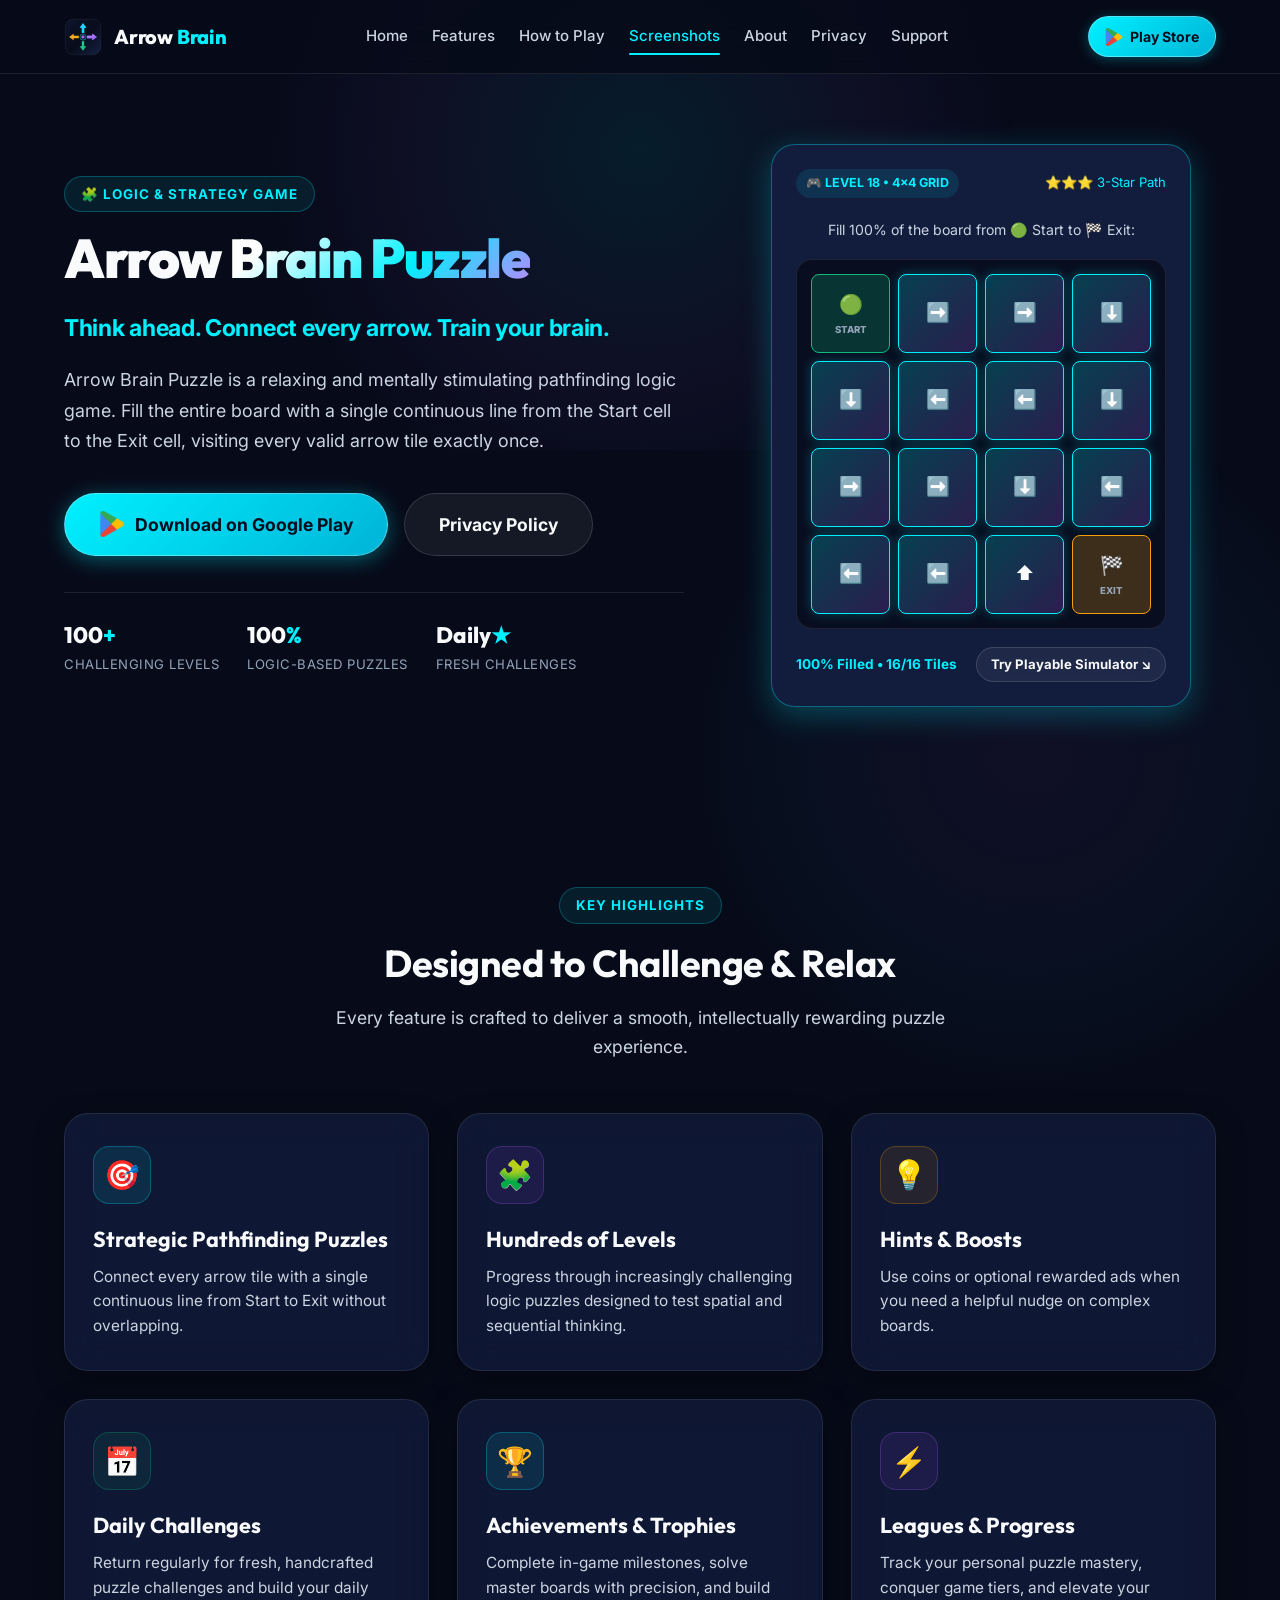
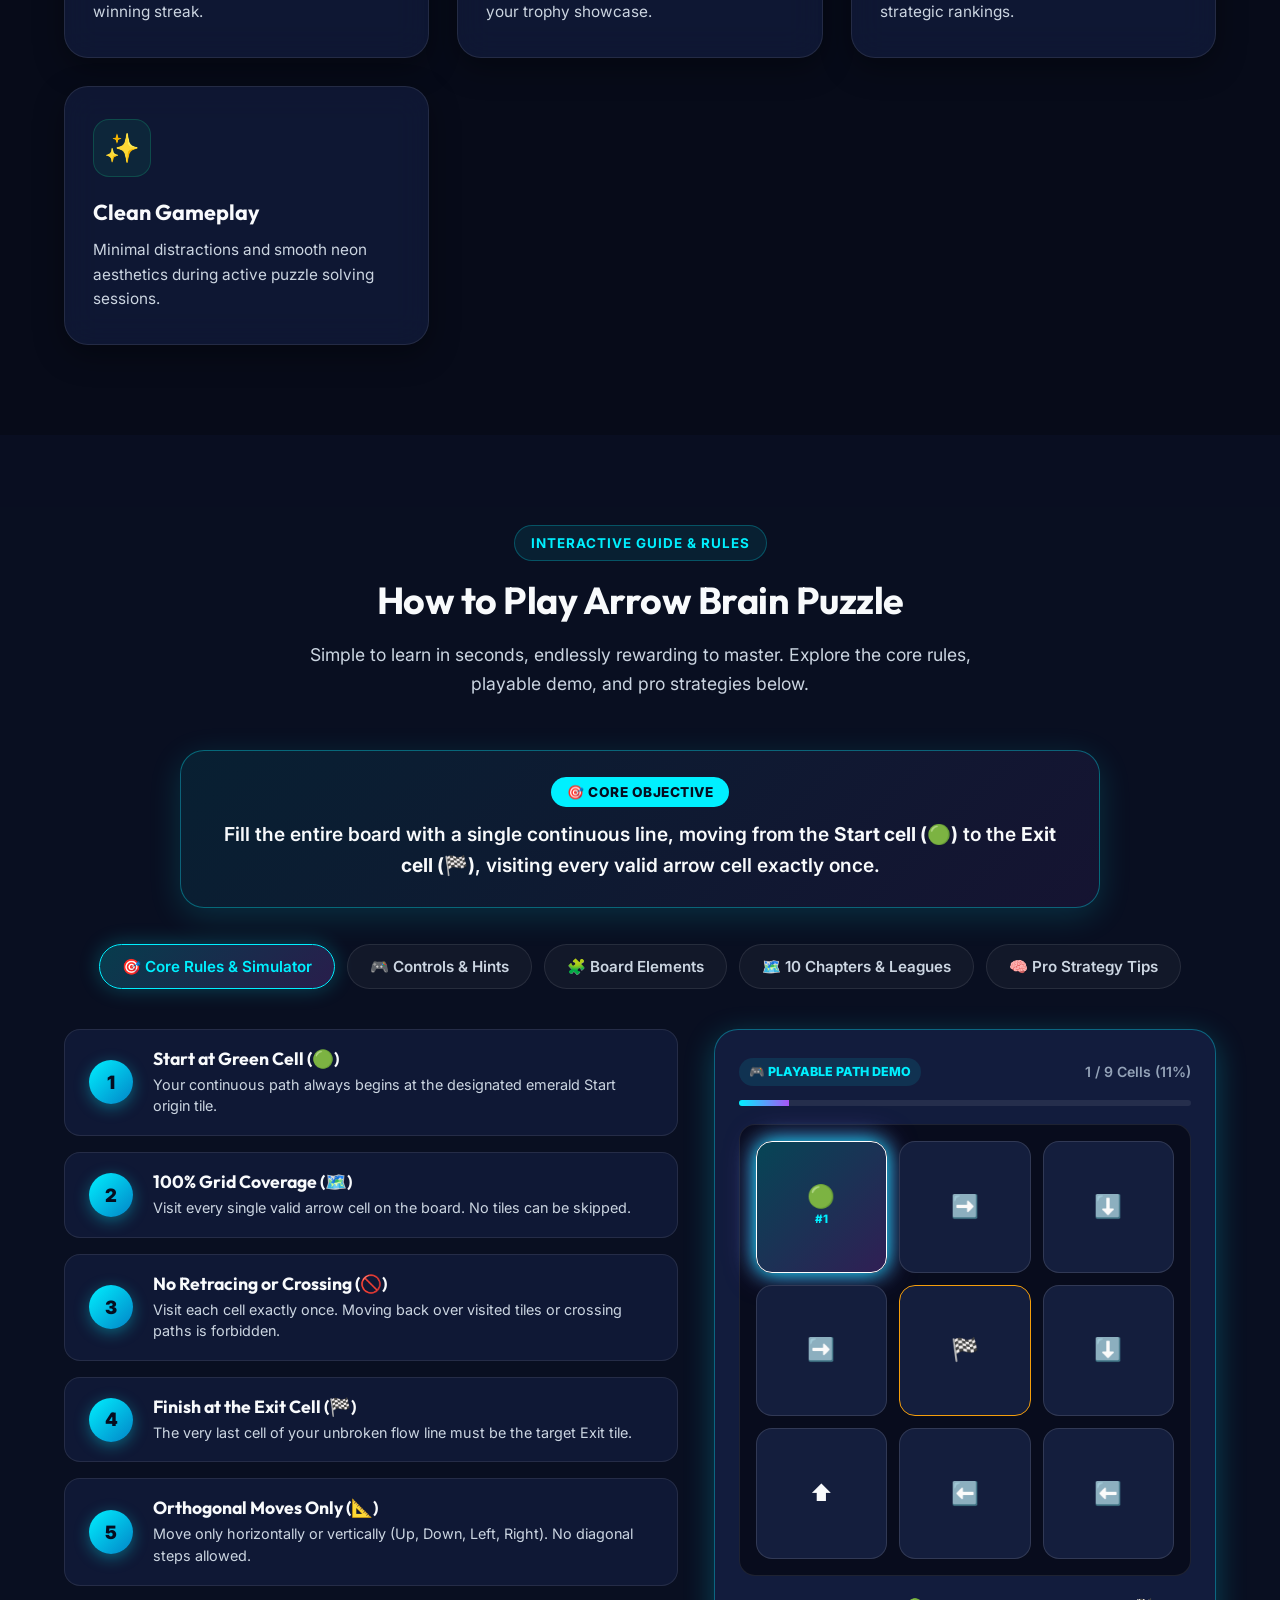
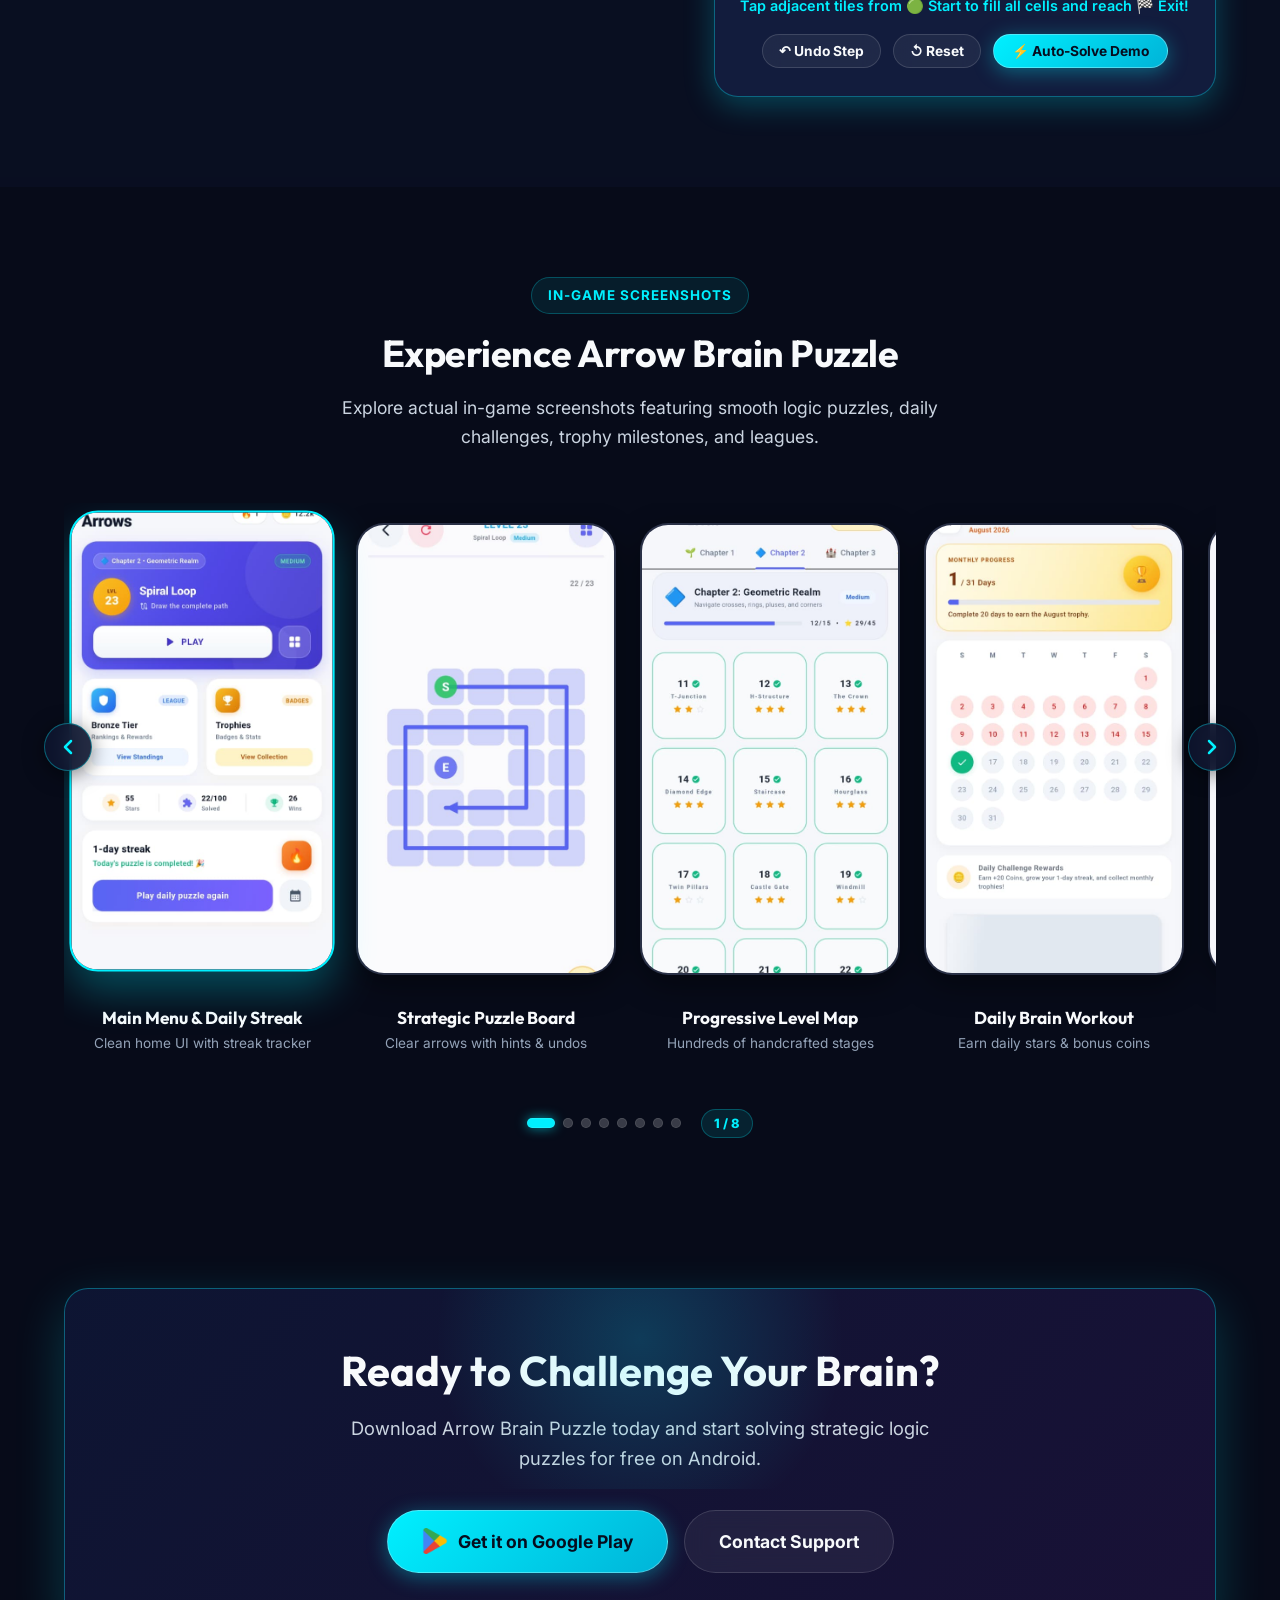
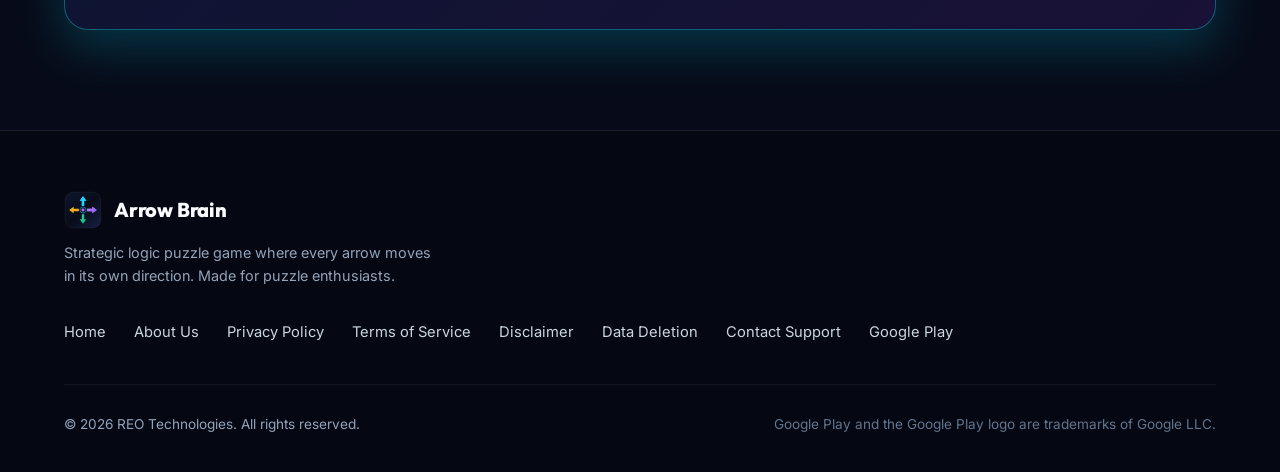
==== commit c9608167: "Add Disclaimer and About Us pages with full site-wide interconnection" ====
--- a/index.html
+++ b/index.html
@@ -56,6 +56,7 @@
         <a href="#features" class="nav-link">Features</a>
         <a href="#how-to-play" class="nav-link">How to Play</a>
         <a href="#screenshots" class="nav-link">Screenshots</a>
+        <a href="./about.html" class="nav-link">About</a>
         <a href="./privacy.html" class="nav-link">Privacy</a>
         <a href="./contact.html" class="nav-link">Support</a>
       </nav>
@@ -880,8 +881,11 @@
         </div>
 
         <div class="footer-links">
+          <a href="./index.html" class="footer-link">Home</a>
+          <a href="./about.html" class="footer-link">About Us</a>
           <a href="./privacy.html" class="footer-link">Privacy Policy</a>
           <a href="./terms.html" class="footer-link">Terms of Service</a>
+          <a href="./disclaimer.html" class="footer-link">Disclaimer</a>
           <a href="./data-deletion.html" class="footer-link">Data Deletion</a>
           <a href="./contact.html" class="footer-link">Contact Support</a>
           <a href="https://play.google.com/store/apps/details?id=com.reotech.arrow_brain_puzzle" target="_blank" rel="noopener noreferrer" class="footer-link">Google Play</a>
--- a/style.css
+++ b/style.css
@@ -79,6 +79,9 @@
   scroll-behavior: smooth;
   color-scheme: dark;
   font-size: 16px;
+  overflow-x: hidden;
+  width: 100%;
+  max-width: 100vw;
 }
 
 body {
@@ -88,6 +91,8 @@
   line-height: 1.65;
   min-height: 100vh;
   overflow-x: hidden;
+  width: 100%;
+  max-width: 100vw;
   position: relative;
   -webkit-font-smoothing: antialiased;
   -moz-osx-font-smoothing: grayscale;
@@ -2382,12 +2387,13 @@
     padding: 56px 0;
   }
 
-  /* Mobile Navigation Drawer */
+  /* Mobile Navigation Modal - Only shows on Menu button click, zero off-canvas sliding screen */
   .mobile-toggle {
     display: flex;
   }
 
   .nav-menu {
+    display: none;
     position: fixed;
     top: var(--nav-height);
     left: 0;
@@ -2401,14 +2407,17 @@
     justify-content: flex-start;
     padding: 36px 20px;
     gap: 20px;
-    transform: translateX(100%);
-    transition: transform var(--transition-normal);
     z-index: 999;
     overflow-y: auto;
+    opacity: 0;
+    visibility: hidden;
+    transition: opacity 0.25s ease, visibility 0.25s ease;
   }
 
   .nav-menu.open {
-    transform: translateX(0);
+    display: flex;
+    opacity: 1;
+    visibility: visible;
   }
 
   .nav-link {
@@ -2689,6 +2698,253 @@
   }
 }
 
+/* --------------------------------------------------------------------------
+   13. About Us Page Custom Layout & Value Components
+   -------------------------------------------------------------------------- */
+.about-hero {
+  padding: 60px 0 40px;
+  text-align: center;
+  position: relative;
+}
+
+.about-hero-badge {
+  display: inline-flex;
+  align-items: center;
+  gap: 8px;
+  padding: 6px 18px;
+  border-radius: var(--radius-pill);
+  background: rgba(0, 240, 255, 0.08);
+  border: 1px solid rgba(0, 240, 255, 0.25);
+  color: var(--color-cyan);
+  font-size: 0.85rem;
+  font-weight: 700;
+  text-transform: uppercase;
+  letter-spacing: 1px;
+  margin-bottom: 20px;
+}
+
+.about-hero h1 {
+  font-size: 2.9rem;
+  line-height: 1.2;
+  margin-bottom: 20px;
+  max-width: 820px;
+  margin-left: auto;
+  margin-right: auto;
+}
+
+.about-hero p.lead {
+  font-size: 1.18rem;
+  color: var(--text-secondary);
+  max-width: 720px;
+  margin: 0 auto 36px;
+  line-height: 1.7;
+}
+
+.about-stats-grid {
+  display: grid;
+  grid-template-columns: repeat(4, 1fr);
+  gap: 20px;
+  margin-bottom: 60px;
+}
+
+.about-stat-card {
+  background: var(--bg-card);
+  border: 1px solid var(--border-subtle);
+  border-radius: var(--radius-lg);
+  padding: 28px 20px;
+  text-align: center;
+  transition: transform var(--transition-normal), border-color var(--transition-normal), box-shadow var(--transition-normal);
+}
+
+.about-stat-card:hover {
+  transform: translateY(-4px);
+  border-color: var(--color-cyan);
+  box-shadow: var(--shadow-glow-cyan);
+}
+
+.about-stat-card .stat-num {
+  font-family: var(--font-heading);
+  font-size: 2.4rem;
+  font-weight: 900;
+  color: var(--color-cyan);
+  line-height: 1.1;
+  margin-bottom: 6px;
+}
+
+.about-stat-card .stat-num span {
+  color: var(--color-purple);
+}
+
+.about-stat-card .stat-title {
+  color: var(--text-secondary);
+  font-size: 0.92rem;
+  font-weight: 600;
+}
+
+.about-section-block {
+  margin-bottom: 64px;
+}
+
+.about-story-card {
+  background: var(--bg-card);
+  border: 1px solid var(--border-subtle);
+  border-radius: var(--radius-lg);
+  padding: 44px;
+  box-shadow: var(--shadow-md);
+  margin-bottom: 40px;
+}
+
+.about-story-card h2 {
+  font-size: 1.8rem;
+  margin-bottom: 20px;
+  color: var(--text-primary);
+}
+
+.about-story-card p {
+  color: var(--text-secondary);
+  font-size: 1.05rem;
+  line-height: 1.8;
+  margin-bottom: 20px;
+}
+
+.about-story-card p:last-child {
+  margin-bottom: 0;
+}
+
+.about-values-grid {
+  display: grid;
+  grid-template-columns: repeat(2, 1fr);
+  gap: 24px;
+}
+
+.about-value-card {
+  background: var(--bg-card);
+  border: 1px solid var(--border-subtle);
+  border-radius: var(--radius-lg);
+  padding: 32px;
+  display: flex;
+  flex-direction: column;
+  gap: 16px;
+  transition: transform var(--transition-normal), border-color var(--transition-normal);
+}
+
+.about-value-card:hover {
+  transform: translateY(-4px);
+  border-color: rgba(0, 240, 255, 0.4);
+}
+
+.about-value-icon {
+  width: 52px;
+  height: 52px;
+  border-radius: var(--radius-md);
+  background: rgba(0, 240, 255, 0.1);
+  border: 1px solid rgba(0, 240, 255, 0.25);
+  display: flex;
+  align-items: center;
+  justify-content: center;
+  font-size: 1.6rem;
+  color: var(--color-cyan);
+}
+
+.about-value-card h3 {
+  font-size: 1.3rem;
+  color: var(--text-primary);
+  margin: 0;
+}
+
+.about-value-card p {
+  color: var(--text-secondary);
+  font-size: 0.96rem;
+  line-height: 1.65;
+  margin: 0;
+}
+
+.about-tech-badges {
+  display: flex;
+  flex-wrap: wrap;
+  gap: 12px;
+  margin-top: 18px;
+}
+
+.about-tech-badge {
+  display: inline-flex;
+  align-items: center;
+  gap: 8px;
+  padding: 8px 16px;
+  background: rgba(255, 255, 255, 0.04);
+  border: 1px solid var(--border-subtle);
+  border-radius: var(--radius-md);
+  font-size: 0.9rem;
+  font-weight: 600;
+  color: var(--text-primary);
+}
+
+.about-tech-badge span {
+  color: var(--color-cyan);
+}
+
+.about-team-card {
+  background: linear-gradient(135deg, rgba(14, 21, 46, 0.8) 0%, rgba(20, 15, 38, 0.8) 100%);
+  border: 1px solid rgba(0, 240, 255, 0.2);
+  border-radius: var(--radius-lg);
+  padding: 40px;
+  display: flex;
+  align-items: center;
+  justify-content: space-between;
+  gap: 32px;
+  flex-wrap: wrap;
+}
+
+.about-team-info {
+  max-width: 600px;
+}
+
+.about-team-info h3 {
+  font-size: 1.6rem;
+  margin-bottom: 10px;
+}
+
+.about-team-info p {
+  color: var(--text-secondary);
+  font-size: 1rem;
+  line-height: 1.65;
+  margin-bottom: 0;
+}
+
+@media (max-width: 900px) {
+  .about-stats-grid {
+    grid-template-columns: repeat(2, 1fr);
+  }
+
+  .about-values-grid {
+    grid-template-columns: 1fr;
+  }
+}
+
+@media (max-width: 600px) {
+  .about-hero h1 {
+    font-size: 2.1rem;
+  }
+
+  .about-stats-grid {
+    grid-template-columns: 1fr;
+  }
+
+  .about-story-card {
+    padding: 24px;
+  }
+
+  .about-value-card {
+    padding: 22px;
+  }
+
+  .about-team-card {
+    padding: 24px;
+    flex-direction: column;
+    align-items: flex-start;
+  }
+}
+
 /* Accessibility: Reduced Motion */
 @media (prefers-reduced-motion: reduce) {
   *, *::before, *::after {
@@ -2698,3 +2954,5 @@
     scroll-behavior: auto !important;
   }
 }
+
+
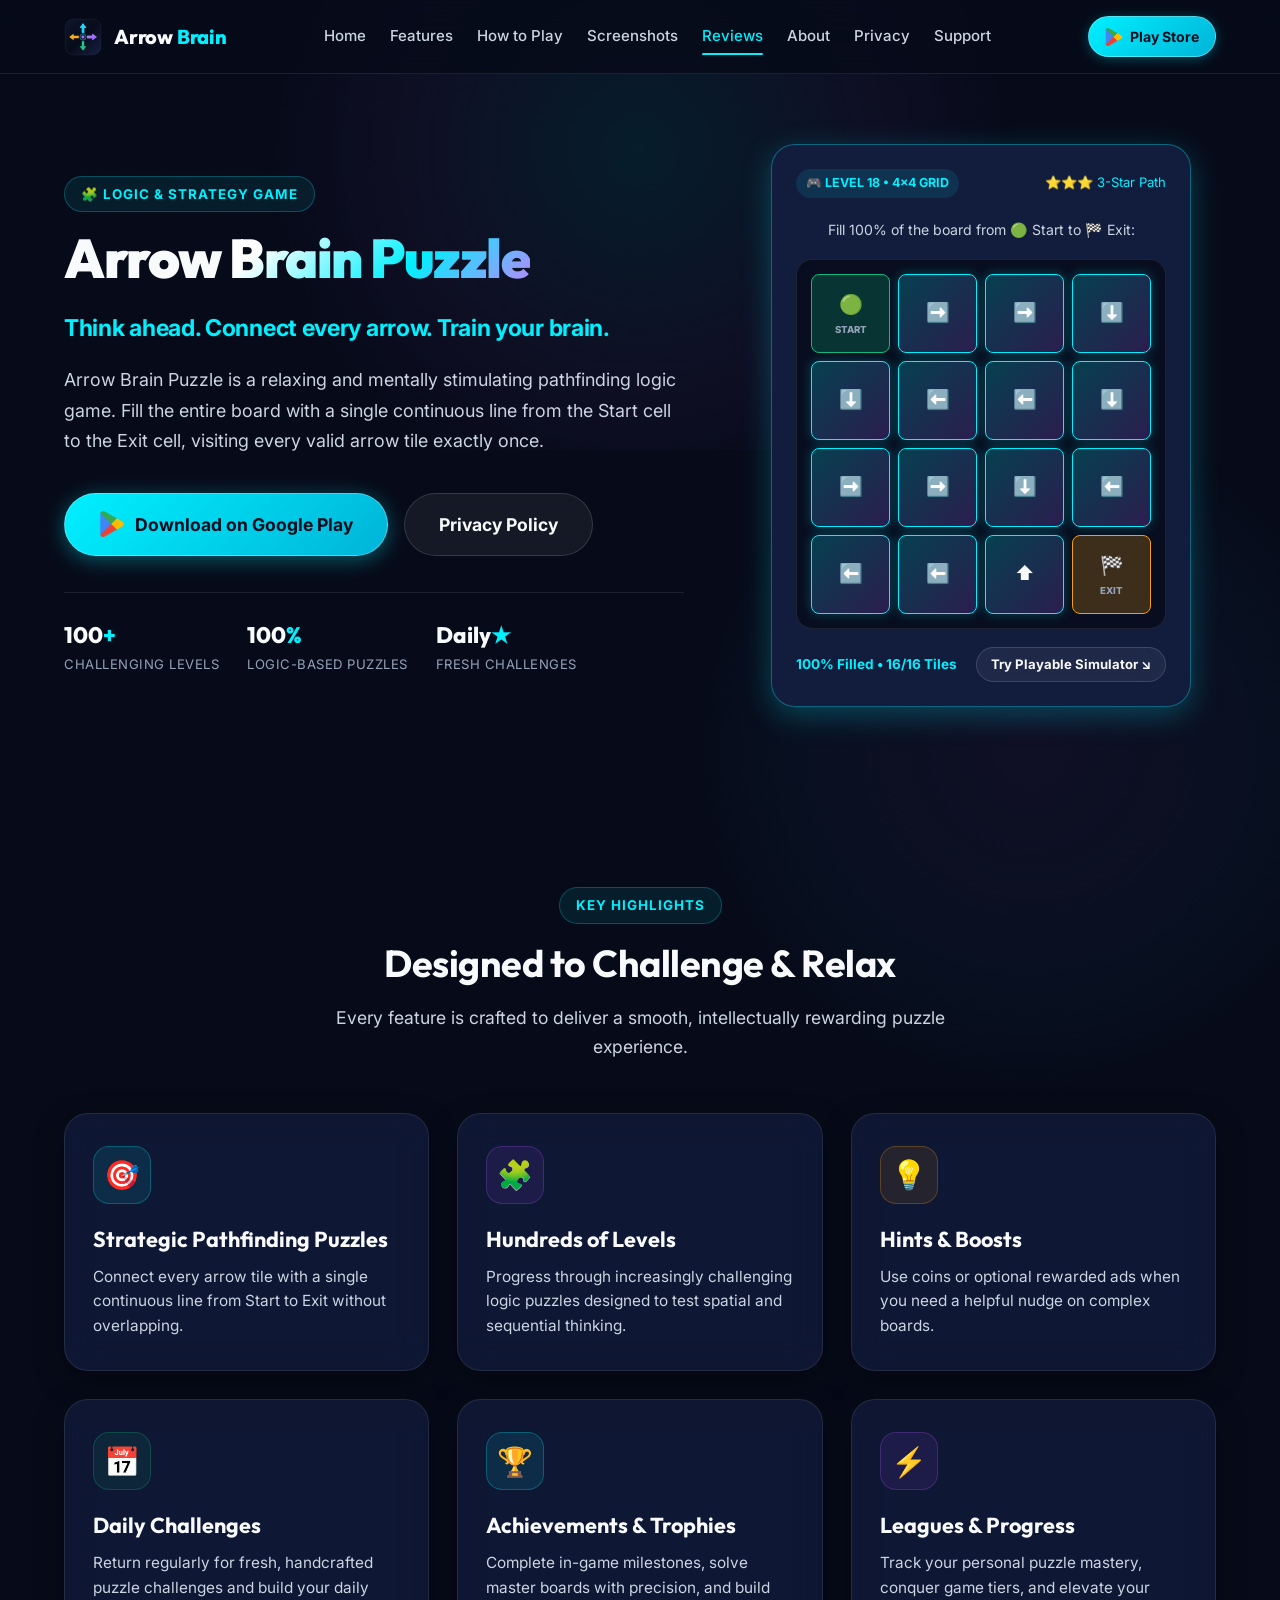
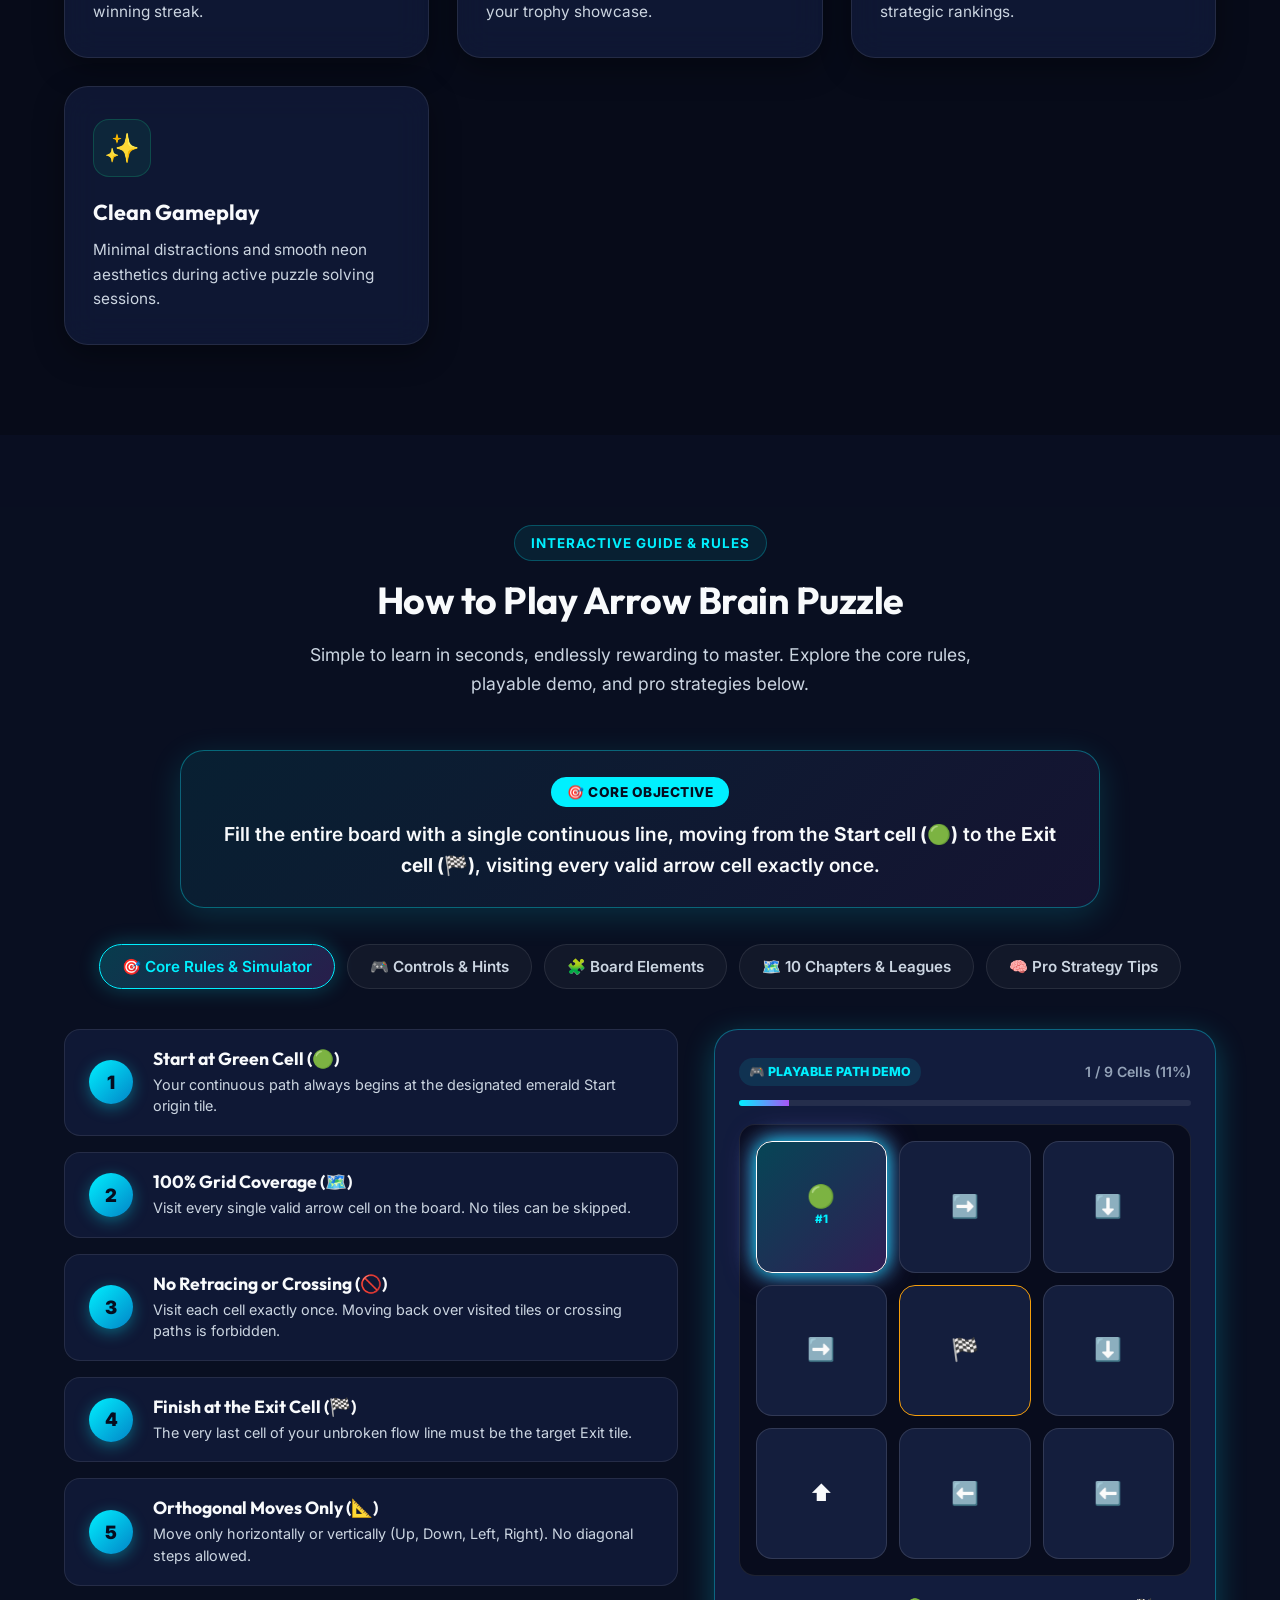
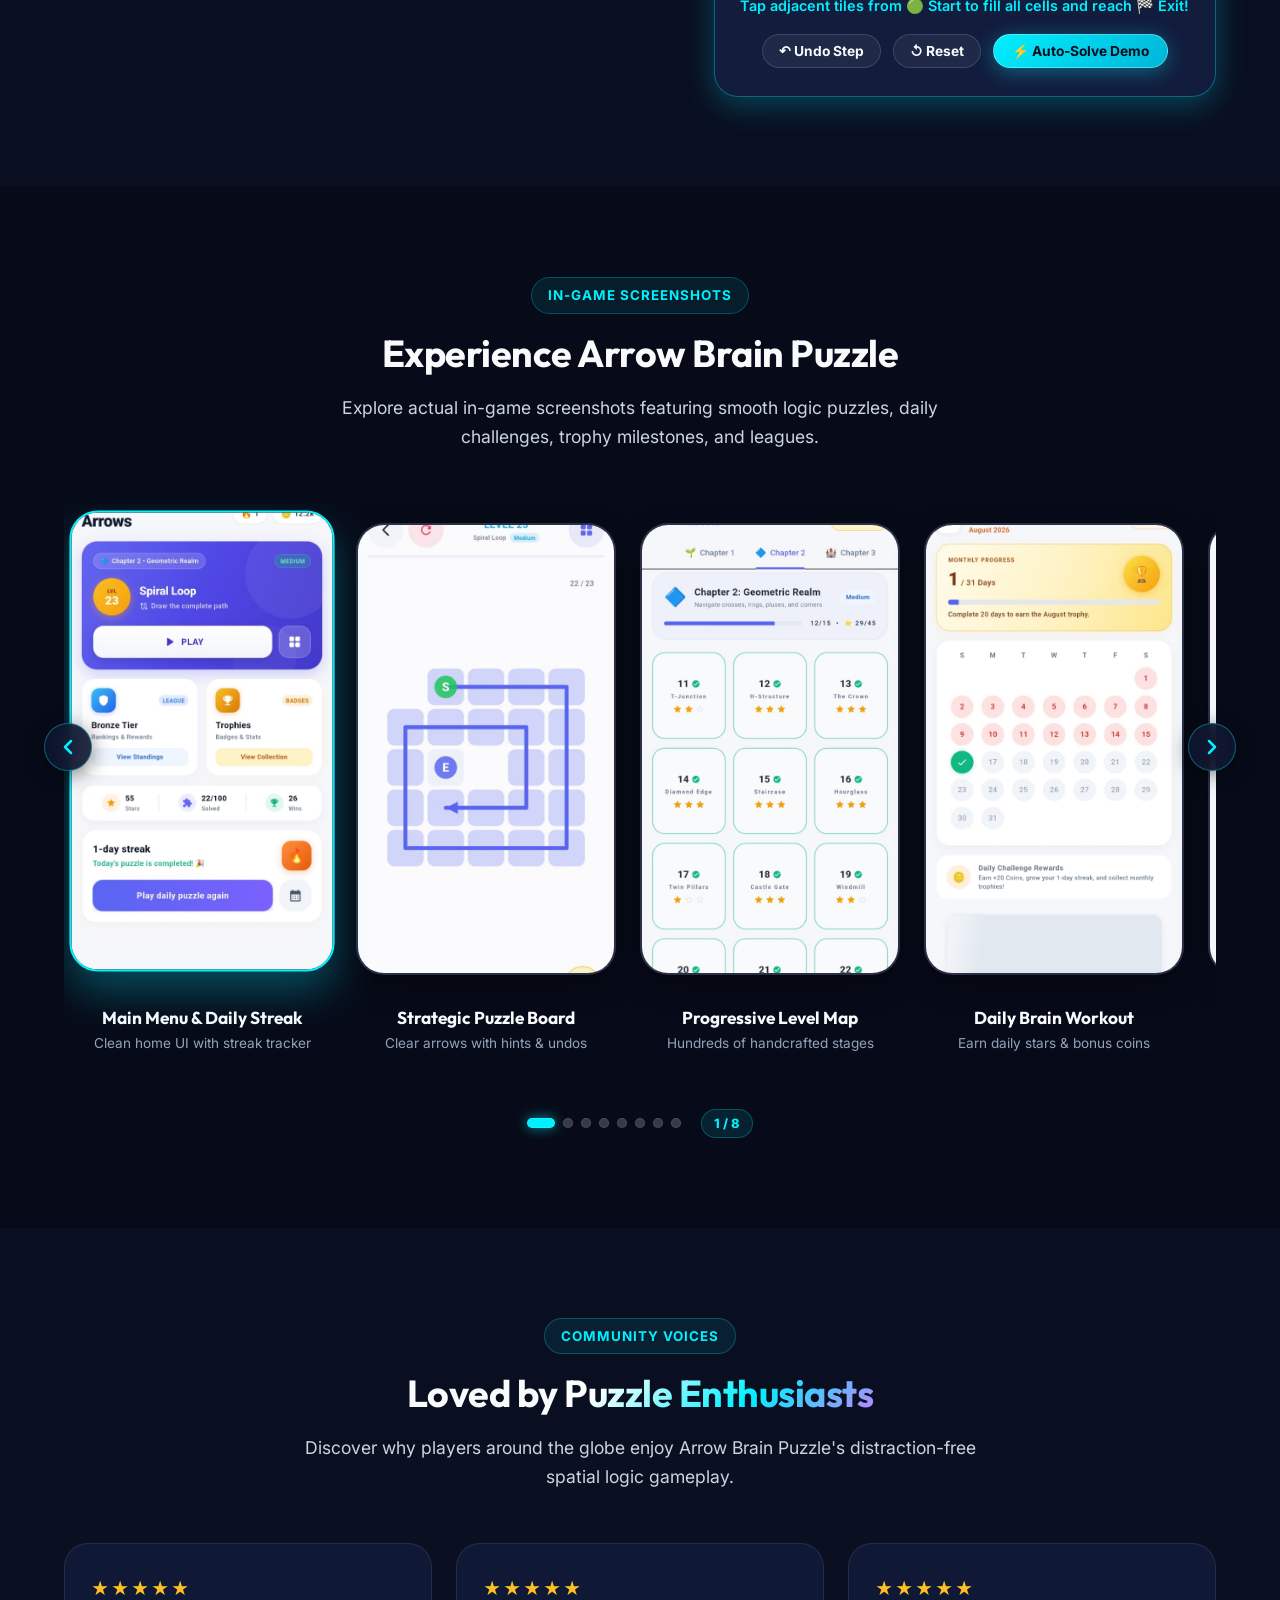
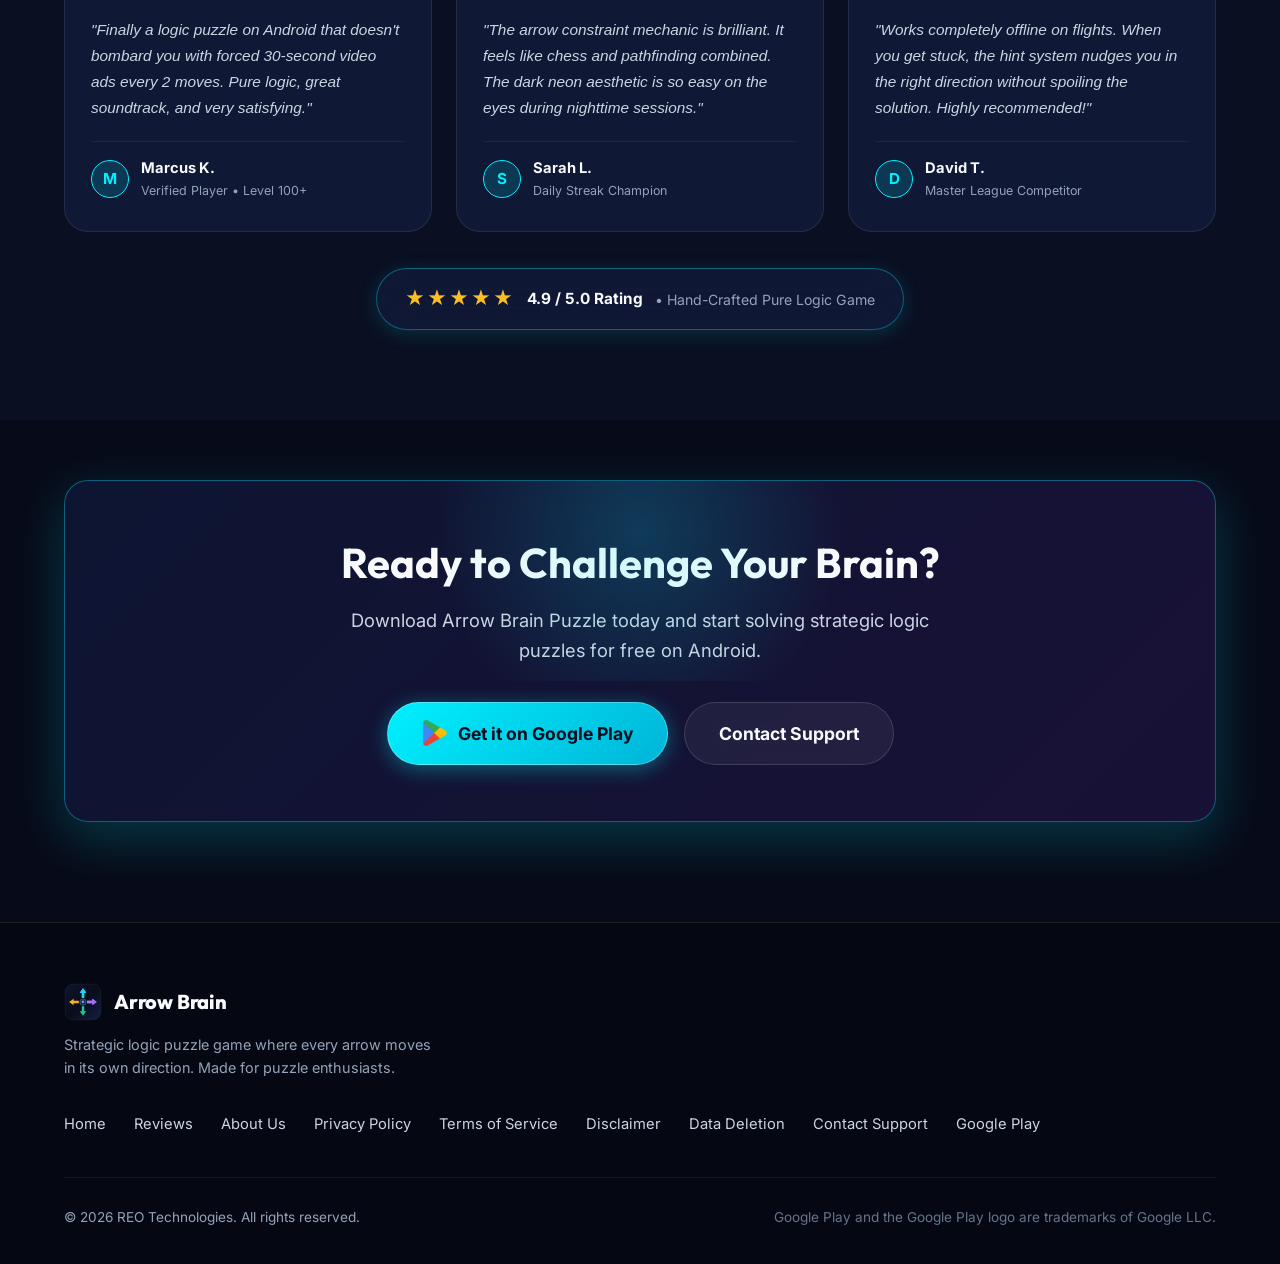
==== commit 62377672: "Add Community Voices Reviews section and navigation links to home page" ====
--- a/index.html
+++ b/index.html
@@ -56,6 +56,7 @@
         <a href="#features" class="nav-link">Features</a>
         <a href="#how-to-play" class="nav-link">How to Play</a>
         <a href="#screenshots" class="nav-link">Screenshots</a>
+        <a href="#reviews" class="nav-link">Reviews</a>
         <a href="./about.html" class="nav-link">About</a>
         <a href="./privacy.html" class="nav-link">Privacy</a>
         <a href="./contact.html" class="nav-link">Support</a>
@@ -848,6 +849,79 @@
       </div>
     </section>
 
+    <!-- Reviews Section (Community Voices) -->
+    <section class="section" id="reviews" style="background: rgba(14, 21, 46, 0.45);">
+      <div class="container">
+        <div class="section-header">
+          <div class="section-tag">Community Voices</div>
+          <h2>Loved by <span class="text-gradient">Puzzle Enthusiasts</span></h2>
+          <p>Discover why players around the globe enjoy Arrow Brain Puzzle's distraction-free spatial logic gameplay.</p>
+        </div>
+
+        <div class="reviews-grid">
+          <!-- Review Card 1 -->
+          <div class="review-card">
+            <div>
+              <div class="review-stars">★★★★★</div>
+              <p class="review-quote">
+                "Finally a logic puzzle on Android that doesn't bombard you with forced 30-second video ads every 2 moves. Pure logic, great soundtrack, and very satisfying."
+              </p>
+            </div>
+            <div class="review-author">
+              <div class="author-avatar">M</div>
+              <div class="author-info">
+                <div class="author-name">Marcus K.</div>
+                <div class="author-badge">Verified Player • Level 100+</div>
+              </div>
+            </div>
+          </div>
+
+          <!-- Review Card 2 -->
+          <div class="review-card">
+            <div>
+              <div class="review-stars">★★★★★</div>
+              <p class="review-quote">
+                "The arrow constraint mechanic is brilliant. It feels like chess and pathfinding combined. The dark neon aesthetic is so easy on the eyes during nighttime sessions."
+              </p>
+            </div>
+            <div class="review-author">
+              <div class="author-avatar">S</div>
+              <div class="author-info">
+                <div class="author-name">Sarah L.</div>
+                <div class="author-badge">Daily Streak Champion</div>
+              </div>
+            </div>
+          </div>
+
+          <!-- Review Card 3 -->
+          <div class="review-card">
+            <div>
+              <div class="review-stars">★★★★★</div>
+              <p class="review-quote">
+                "Works completely offline on flights. When you get stuck, the hint system nudges you in the right direction without spoiling the solution. Highly recommended!"
+              </p>
+            </div>
+            <div class="review-author">
+              <div class="author-avatar">D</div>
+              <div class="author-info">
+                <div class="author-name">David T.</div>
+                <div class="author-badge">Master League Competitor</div>
+              </div>
+            </div>
+          </div>
+        </div>
+
+        <!-- Rating Summary Pill Bar -->
+        <div style="display: flex; justify-content: center; align-items: center; gap: 16px; margin-top: 36px; flex-wrap: wrap;">
+          <div class="glass-card" style="padding: 14px 28px; border-radius: var(--radius-pill); display: inline-flex; align-items: center; gap: 12px; border-color: rgba(0, 240, 255, 0.35); box-shadow: 0 4px 20px rgba(0, 240, 255, 0.15);">
+            <span style="color: #fbbf24; font-size: 1.2rem; letter-spacing: 2px;">★★★★★</span>
+            <span style="color: var(--text-primary); font-weight: 700; font-size: 0.96rem;">4.9 / 5.0 Rating</span>
+            <span style="color: var(--text-muted); font-size: 0.88rem;">• Hand-Crafted Pure Logic Game</span>
+          </div>
+        </div>
+      </div>
+    </section>
+
     <!-- Google Play Download CTA Banner -->
     <section class="cta-section">
       <div class="container">
@@ -882,6 +956,7 @@
 
         <div class="footer-links">
           <a href="./index.html" class="footer-link">Home</a>
+          <a href="#reviews" class="footer-link">Reviews</a>
           <a href="./about.html" class="footer-link">About Us</a>
           <a href="./privacy.html" class="footer-link">Privacy Policy</a>
           <a href="./terms.html" class="footer-link">Terms of Service</a>
--- a/style.css
+++ b/style.css
@@ -2699,10 +2699,10 @@
 }
 
 /* --------------------------------------------------------------------------
-   13. About Us Page Custom Layout & Value Components
+   13. About Us Page Custom Layout, Interactive Tabs, Roadmap & FAQ
    -------------------------------------------------------------------------- */
 .about-hero {
-  padding: 60px 0 40px;
+  padding: 60px 0 32px;
   text-align: center;
   position: relative;
 }
@@ -2724,27 +2724,80 @@
 }
 
 .about-hero h1 {
-  font-size: 2.9rem;
-  line-height: 1.2;
+  font-size: 3rem;
+  line-height: 1.18;
   margin-bottom: 20px;
-  max-width: 820px;
+  max-width: 860px;
   margin-left: auto;
   margin-right: auto;
+  letter-spacing: -0.5px;
 }
 
 .about-hero p.lead {
   font-size: 1.18rem;
   color: var(--text-secondary);
-  max-width: 720px;
-  margin: 0 auto 36px;
-  line-height: 1.7;
-}
-
+  max-width: 740px;
+  margin: 0 auto 32px;
+  line-height: 1.75;
+}
+
+/* Quick Jump Sticky Navigation Pills */
+.about-subnav-wrapper {
+  position: sticky;
+  top: var(--nav-height);
+  z-index: 90;
+  background: rgba(7, 11, 25, 0.88);
+  backdrop-filter: blur(16px);
+  -webkit-backdrop-filter: blur(16px);
+  border-bottom: 1px solid var(--border-subtle);
+  padding: 12px 0;
+  margin-bottom: 48px;
+  transition: all var(--transition-normal);
+}
+
+.about-subnav {
+  display: flex;
+  align-items: center;
+  justify-content: center;
+  gap: 10px;
+  overflow-x: auto;
+  padding: 4px;
+  scrollbar-width: none;
+}
+
+.about-subnav::-webkit-scrollbar {
+  display: none;
+}
+
+.about-subnav-link {
+  display: inline-flex;
+  align-items: center;
+  gap: 6px;
+  padding: 8px 18px;
+  border-radius: var(--radius-pill);
+  font-size: 0.88rem;
+  font-weight: 600;
+  color: var(--text-secondary);
+  background: rgba(255, 255, 255, 0.03);
+  border: 1px solid var(--border-subtle);
+  white-space: nowrap;
+  transition: all var(--transition-fast);
+}
+
+.about-subnav-link:hover,
+.about-subnav-link.active {
+  color: var(--color-cyan);
+  background: rgba(0, 240, 255, 0.1);
+  border-color: rgba(0, 240, 255, 0.35);
+  box-shadow: 0 0 16px rgba(0, 240, 255, 0.15);
+}
+
+/* Stats Counter Grid */
 .about-stats-grid {
   display: grid;
   grid-template-columns: repeat(4, 1fr);
   gap: 20px;
-  margin-bottom: 60px;
+  margin-bottom: 56px;
 }
 
 .about-stat-card {
@@ -2753,18 +2806,36 @@
   border-radius: var(--radius-lg);
   padding: 28px 20px;
   text-align: center;
+  position: relative;
+  overflow: hidden;
   transition: transform var(--transition-normal), border-color var(--transition-normal), box-shadow var(--transition-normal);
 }
 
+.about-stat-card::before {
+  content: '';
+  position: absolute;
+  top: 0;
+  left: 0;
+  right: 0;
+  height: 2px;
+  background: linear-gradient(90deg, transparent, var(--color-cyan), transparent);
+  opacity: 0;
+  transition: opacity var(--transition-normal);
+}
+
 .about-stat-card:hover {
-  transform: translateY(-4px);
-  border-color: var(--color-cyan);
+  transform: translateY(-5px);
+  border-color: rgba(0, 240, 255, 0.4);
   box-shadow: var(--shadow-glow-cyan);
+}
+
+.about-stat-card:hover::before {
+  opacity: 1;
 }
 
 .about-stat-card .stat-num {
   font-family: var(--font-heading);
-  font-size: 2.4rem;
+  font-size: 2.6rem;
   font-weight: 900;
   color: var(--color-cyan);
   line-height: 1.1;
@@ -2782,20 +2853,79 @@
 }
 
 .about-section-block {
-  margin-bottom: 64px;
+  margin-bottom: 72px;
+  scroll-margin-top: calc(var(--nav-height) + 70px);
+}
+
+/* Interactive Tabs */
+.about-tabs-nav {
+  display: flex;
+  justify-content: center;
+  gap: 12px;
+  margin-bottom: 36px;
+  flex-wrap: wrap;
+}
+
+.about-tab-btn {
+  display: inline-flex;
+  align-items: center;
+  gap: 8px;
+  padding: 12px 24px;
+  border-radius: var(--radius-pill);
+  font-size: 0.95rem;
+  font-weight: 700;
+  color: var(--text-secondary);
+  background: var(--bg-card);
+  border: 1px solid var(--border-subtle);
+  cursor: pointer;
+  transition: all var(--transition-normal);
+}
+
+.about-tab-btn:hover {
+  color: var(--text-primary);
+  border-color: rgba(255, 255, 255, 0.2);
+}
+
+.about-tab-btn.active {
+  color: #070b19;
+  background: var(--color-cyan);
+  border-color: var(--color-cyan);
+  box-shadow: 0 0 24px rgba(0, 240, 255, 0.4);
+}
+
+.about-tab-content {
+  display: none;
+  animation: fadeInTab 0.35s ease-out forwards;
+}
+
+.about-tab-content.active {
+  display: block;
+}
+
+@keyframes fadeInTab {
+  from {
+    opacity: 0;
+    transform: translateY(12px);
+  }
+  to {
+    opacity: 1;
+    transform: translateY(0);
+  }
 }
 
 .about-story-card {
   background: var(--bg-card);
   border: 1px solid var(--border-subtle);
   border-radius: var(--radius-lg);
-  padding: 44px;
+  padding: 48px;
   box-shadow: var(--shadow-md);
   margin-bottom: 40px;
-}
-
-.about-story-card h2 {
-  font-size: 1.8rem;
+  position: relative;
+}
+
+.about-story-card h2,
+.about-story-card h3 {
+  font-size: 1.85rem;
   margin-bottom: 20px;
   color: var(--text-primary);
 }
@@ -2811,6 +2941,7 @@
   margin-bottom: 0;
 }
 
+/* Values Grid */
 .about-values-grid {
   display: grid;
   grid-template-columns: repeat(2, 1fr);
@@ -2821,28 +2952,29 @@
   background: var(--bg-card);
   border: 1px solid var(--border-subtle);
   border-radius: var(--radius-lg);
-  padding: 32px;
+  padding: 34px;
   display: flex;
   flex-direction: column;
   gap: 16px;
-  transition: transform var(--transition-normal), border-color var(--transition-normal);
+  transition: transform var(--transition-normal), border-color var(--transition-normal), box-shadow var(--transition-normal);
 }
 
 .about-value-card:hover {
-  transform: translateY(-4px);
+  transform: translateY(-5px);
   border-color: rgba(0, 240, 255, 0.4);
+  box-shadow: var(--shadow-glow-cyan);
 }
 
 .about-value-icon {
-  width: 52px;
-  height: 52px;
+  width: 54px;
+  height: 54px;
   border-radius: var(--radius-md);
   background: rgba(0, 240, 255, 0.1);
   border: 1px solid rgba(0, 240, 255, 0.25);
   display: flex;
   align-items: center;
   justify-content: center;
-  font-size: 1.6rem;
+  font-size: 1.65rem;
   color: var(--color-cyan);
 }
 
@@ -2854,61 +2986,557 @@
 
 .about-value-card p {
   color: var(--text-secondary);
-  font-size: 0.96rem;
-  line-height: 1.65;
+  font-size: 0.98rem;
+  line-height: 1.7;
   margin: 0;
 }
 
-.about-tech-badges {
-  display: flex;
-  flex-wrap: wrap;
-  gap: 12px;
-  margin-top: 18px;
-}
-
-.about-tech-badge {
-  display: inline-flex;
-  align-items: center;
-  gap: 8px;
-  padding: 8px 16px;
+/* Interactive Arrow Logic Demo Card */
+.arrow-interactive-demo-card {
+  background: rgba(14, 21, 46, 0.7);
+  border: 1px solid rgba(0, 240, 255, 0.2);
+  border-radius: var(--radius-lg);
+  padding: 36px;
+  margin-top: 36px;
+  text-align: center;
+}
+
+.arrow-interactive-grid {
+  display: grid;
+  grid-template-columns: repeat(4, 1fr);
+  gap: 16px;
+  max-width: 520px;
+  margin: 24px auto 20px;
+}
+
+.arrow-interactive-tile {
   background: rgba(255, 255, 255, 0.04);
   border: 1px solid var(--border-subtle);
   border-radius: var(--radius-md);
+  padding: 18px 12px;
+  display: flex;
+  flex-direction: column;
+  align-items: center;
+  gap: 8px;
+  cursor: pointer;
+  transition: all var(--transition-normal);
+  user-select: none;
+}
+
+.arrow-interactive-tile:hover,
+.arrow-interactive-tile.selected {
+  background: rgba(0, 240, 255, 0.12);
+  border-color: var(--color-cyan);
+  transform: translateY(-4px) scale(1.05);
+  box-shadow: 0 0 20px rgba(0, 240, 255, 0.3);
+}
+
+.arrow-interactive-tile .tile-icon {
+  font-size: 2rem;
+  transition: transform var(--transition-normal);
+}
+
+.arrow-interactive-tile:hover .tile-icon {
+  transform: scale(1.15);
+}
+
+.arrow-interactive-tile .tile-label {
+  font-size: 0.82rem;
+  font-weight: 700;
+  text-transform: uppercase;
+  color: var(--text-primary);
+}
+
+.arrow-logic-explanation {
+  background: rgba(0, 240, 255, 0.05);
+  border-left: 4px solid var(--color-cyan);
+  padding: 16px 20px;
+  border-radius: 0 var(--radius-md) var(--radius-md) 0;
+  color: var(--text-secondary);
+  font-size: 0.95rem;
+  text-align: left;
+  max-width: 560px;
+  margin: 0 auto;
+}
+
+/* Roadmap Timeline */
+.roadmap-timeline {
+  display: flex;
+  flex-direction: column;
+  gap: 24px;
+  position: relative;
+  margin-top: 32px;
+}
+
+.roadmap-timeline::before {
+  content: '';
+  position: absolute;
+  top: 30px;
+  bottom: 30px;
+  left: 27px;
+  width: 2px;
+  background: linear-gradient(180deg, var(--color-emerald) 0%, var(--color-cyan) 50%, var(--color-purple) 100%);
+}
+
+.roadmap-item {
+  display: flex;
+  gap: 24px;
+  position: relative;
+}
+
+.roadmap-dot {
+  width: 56px;
+  height: 56px;
+  border-radius: 50%;
+  background: var(--bg-card);
+  border: 2px solid var(--color-cyan);
+  display: flex;
+  align-items: center;
+  justify-content: center;
+  font-size: 1.4rem;
+  flex-shrink: 0;
+  z-index: 2;
+  box-shadow: 0 0 20px rgba(0, 240, 255, 0.25);
+}
+
+.roadmap-item.completed .roadmap-dot {
+  border-color: var(--color-emerald);
+  box-shadow: 0 0 20px rgba(16, 185, 129, 0.3);
+}
+
+.roadmap-item.in-progress .roadmap-dot {
+  border-color: var(--color-cyan);
+  animation: pulseCyan 2s infinite;
+}
+
+.roadmap-item.future .roadmap-dot {
+  border-color: var(--color-purple);
+}
+
+@keyframes pulseCyan {
+  0% { box-shadow: 0 0 0 0 rgba(0, 240, 255, 0.5); }
+  70% { box-shadow: 0 0 0 12px rgba(0, 240, 255, 0); }
+  100% { box-shadow: 0 0 0 0 rgba(0, 240, 255, 0); }
+}
+
+.roadmap-content {
+  background: var(--bg-card);
+  border: 1px solid var(--border-subtle);
+  border-radius: var(--radius-lg);
+  padding: 28px 32px;
+  flex-grow: 1;
+  transition: border-color var(--transition-normal);
+}
+
+.roadmap-content:hover {
+  border-color: rgba(0, 240, 255, 0.3);
+}
+
+.roadmap-header {
+  display: flex;
+  justify-content: space-between;
+  align-items: center;
+  flex-wrap: wrap;
+  gap: 12px;
+  margin-bottom: 12px;
+}
+
+.roadmap-header h3 {
+  font-size: 1.25rem;
+  margin: 0;
+  color: var(--text-primary);
+}
+
+.roadmap-badge {
+  display: inline-flex;
+  align-items: center;
+  gap: 6px;
+  padding: 4px 12px;
+  border-radius: var(--radius-pill);
+  font-size: 0.78rem;
+  font-weight: 800;
+  text-transform: uppercase;
+  letter-spacing: 0.5px;
+}
+
+.roadmap-badge.completed {
+  background: rgba(16, 185, 129, 0.12);
+  color: var(--color-emerald);
+  border: 1px solid rgba(16, 185, 129, 0.3);
+}
+
+.roadmap-badge.in-progress {
+  background: rgba(0, 240, 255, 0.12);
+  color: var(--color-cyan);
+  border: 1px solid rgba(0, 240, 255, 0.35);
+}
+
+.roadmap-badge.future {
+  background: rgba(168, 85, 247, 0.12);
+  color: var(--color-purple);
+  border: 1px solid rgba(168, 85, 247, 0.3);
+}
+
+.roadmap-content p {
+  color: var(--text-secondary);
+  font-size: 0.96rem;
+  line-height: 1.65;
+  margin-bottom: 0;
+}
+
+/* Craftsmanship Visual Gallery */
+.craft-gallery-grid {
+  display: grid;
+  grid-template-columns: repeat(3, 1fr);
+  gap: 24px;
+  margin-top: 32px;
+}
+
+.craft-card {
+  background: var(--bg-card);
+  border: 1px solid var(--border-subtle);
+  border-radius: var(--radius-lg);
+  overflow: hidden;
+  transition: transform var(--transition-normal), border-color var(--transition-normal), box-shadow var(--transition-normal);
+  display: flex;
+  flex-direction: column;
+}
+
+.craft-card:hover {
+  transform: translateY(-6px);
+  border-color: var(--color-cyan);
+  box-shadow: var(--shadow-glow-cyan);
+}
+
+.craft-img-wrap {
+  position: relative;
+  aspect-ratio: 9/16;
+  max-height: 380px;
+  overflow: hidden;
+  background: #000;
+}
+
+.craft-img-wrap img {
+  width: 100%;
+  height: 100%;
+  object-fit: cover;
+  transition: transform 0.4s ease;
+}
+
+.craft-card:hover .craft-img-wrap img {
+  transform: scale(1.04);
+}
+
+.craft-info {
+  padding: 24px;
+  display: flex;
+  flex-direction: column;
+  gap: 8px;
+  flex-grow: 1;
+}
+
+.craft-info h4 {
+  font-size: 1.15rem;
+  color: var(--text-primary);
+  margin: 0;
+}
+
+.craft-info p {
+  color: var(--text-secondary);
   font-size: 0.9rem;
+  line-height: 1.55;
+  margin: 0;
+}
+
+/* Player Testimonials / Community Grid */
+.about-reviews-grid,
+.reviews-grid {
+  display: grid;
+  grid-template-columns: repeat(3, 1fr);
+  gap: 24px;
+  margin-top: 32px;
+}
+
+.about-review-card,
+.review-card {
+  background: var(--bg-card);
+  border: 1px solid var(--border-subtle);
+  border-radius: var(--radius-lg);
+  padding: 30px 26px;
+  display: flex;
+  flex-direction: column;
+  justify-content: space-between;
+  transition: transform var(--transition-normal), border-color var(--transition-normal);
+}
+
+.about-review-card:hover,
+.review-card:hover {
+  transform: translateY(-4px);
+  border-color: rgba(0, 240, 255, 0.35);
+}
+
+.review-stars {
+  color: #fbbf24;
+  font-size: 1.1rem;
+  letter-spacing: 2px;
+  margin-bottom: 14px;
+}
+
+.review-quote {
+  color: var(--text-secondary);
+  font-size: 0.96rem;
+  line-height: 1.7;
+  font-style: italic;
+  margin-bottom: 20px;
+  flex-grow: 1;
+}
+
+.review-author {
+  display: flex;
+  align-items: center;
+  gap: 12px;
+  border-top: 1px solid rgba(255, 255, 255, 0.06);
+  padding-top: 14px;
+}
+
+.author-avatar {
+  width: 38px;
+  height: 38px;
+  border-radius: 50%;
+  background: rgba(0, 240, 255, 0.15);
+  border: 1px solid var(--color-cyan);
+  display: flex;
+  align-items: center;
+  justify-content: center;
+  font-weight: 700;
+  color: var(--color-cyan);
+  font-size: 0.95rem;
+}
+
+.author-info .author-name {
+  font-weight: 700;
+  font-size: 0.92rem;
+  color: var(--text-primary);
+}
+
+.author-info .author-badge {
+  font-size: 0.78rem;
+  color: var(--text-muted);
+}
+
+/* Studio FAQ Accordion */
+.about-faq-list {
+  display: flex;
+  flex-direction: column;
+  gap: 16px;
+  max-width: 860px;
+  margin: 32px auto 0;
+}
+
+.about-faq-item {
+  background: var(--bg-card);
+  border: 1px solid var(--border-subtle);
+  border-radius: var(--radius-lg);
+  overflow: hidden;
+  transition: border-color var(--transition-normal);
+}
+
+.about-faq-item:hover,
+.about-faq-item.active {
+  border-color: rgba(0, 240, 255, 0.4);
+}
+
+.about-faq-btn {
+  width: 100%;
+  padding: 22px 28px;
+  background: transparent;
+  border: none;
+  display: flex;
+  justify-content: space-between;
+  align-items: center;
+  gap: 18px;
+  cursor: pointer;
+  text-align: left;
+}
+
+.about-faq-title {
+  font-family: var(--font-heading);
+  font-size: 1.12rem;
+  font-weight: 700;
+  color: var(--text-primary);
+  margin: 0;
+  transition: color var(--transition-fast);
+}
+
+.about-faq-item.active .about-faq-title {
+  color: var(--color-cyan);
+}
+
+.about-faq-chevron {
+  width: 28px;
+  height: 28px;
+  border-radius: 50%;
+  background: rgba(255, 255, 255, 0.04);
+  border: 1px solid var(--border-subtle);
+  display: flex;
+  align-items: center;
+  justify-content: center;
+  font-size: 0.85rem;
+  color: var(--text-secondary);
+  transition: transform var(--transition-normal), background var(--transition-normal), color var(--transition-normal);
+  flex-shrink: 0;
+}
+
+.about-faq-item.active .about-faq-chevron {
+  transform: rotate(180deg);
+  background: var(--color-cyan);
+  color: #070b19;
+  border-color: var(--color-cyan);
+}
+
+.about-faq-content {
+  max-height: 0;
+  overflow: hidden;
+  transition: max-height 0.35s cubic-bezier(0.4, 0, 0.2, 1), padding 0.35s ease;
+  padding: 0 28px;
+  color: var(--text-secondary);
+  font-size: 0.98rem;
+  line-height: 1.75;
+}
+
+.about-faq-item.active .about-faq-content {
+  max-height: 400px;
+  padding: 0 28px 24px;
+}
+
+/* Tech Badges */
+.about-tech-badges {
+  display: flex;
+  flex-wrap: wrap;
+  gap: 10px;
+  margin-top: 20px;
+  max-width: 100%;
+}
+
+.about-tech-badge {
+  display: inline-flex;
+  align-items: center;
+  gap: 8px;
+  padding: 8px 14px;
+  background: rgba(255, 255, 255, 0.04);
+  border: 1px solid var(--border-subtle);
+  border-radius: var(--radius-md);
+  font-size: 0.88rem;
   font-weight: 600;
   color: var(--text-primary);
+  max-width: 100%;
+  word-break: break-word;
 }
 
 .about-tech-badge span {
   color: var(--color-cyan);
 }
 
+/* List formatting in Story & Mechanics cards */
+.about-story-card ul {
+  padding-left: 22px;
+  margin-bottom: 24px;
+  word-wrap: break-word;
+  overflow-wrap: break-word;
+}
+
+.about-story-card li {
+  color: var(--text-secondary);
+  font-size: 1rem;
+  line-height: 1.7;
+  margin-bottom: 10px;
+  word-wrap: break-word;
+  overflow-wrap: break-word;
+}
+
+/* Studio Team Banner Card */
 .about-team-card {
-  background: linear-gradient(135deg, rgba(14, 21, 46, 0.8) 0%, rgba(20, 15, 38, 0.8) 100%);
-  border: 1px solid rgba(0, 240, 255, 0.2);
+  background: linear-gradient(135deg, rgba(14, 21, 46, 0.9) 0%, rgba(24, 16, 48, 0.9) 100%);
+  border: 1px solid rgba(0, 240, 255, 0.25);
   border-radius: var(--radius-lg);
-  padding: 40px;
+  padding: 44px;
   display: flex;
   align-items: center;
   justify-content: space-between;
   gap: 32px;
   flex-wrap: wrap;
+  box-shadow: 0 16px 48px rgba(0, 0, 0, 0.4);
+  max-width: 100%;
+  box-sizing: border-box;
+  overflow: hidden;
 }
 
 .about-team-info {
   max-width: 600px;
+  flex: 1 1 300px;
+  min-width: 0;
+  word-wrap: break-word;
+  overflow-wrap: anywhere;
 }
 
 .about-team-info h3 {
-  font-size: 1.6rem;
-  margin-bottom: 10px;
+  font-size: 1.85rem;
+  margin-bottom: 12px;
+  word-wrap: break-word;
+  overflow-wrap: break-word;
 }
 
 .about-team-info p {
   color: var(--text-secondary);
-  font-size: 1rem;
-  line-height: 1.65;
+  font-size: 1.02rem;
+  line-height: 1.7;
   margin-bottom: 0;
+  word-wrap: break-word;
+  overflow-wrap: break-word;
+}
+
+.about-team-actions {
+  display: flex;
+  align-items: center;
+  flex-shrink: 0;
+  max-width: 100%;
+}
+
+/* Copy Email Floating Pill with Toast */
+.copy-pill-wrap {
+  display: flex;
+  align-items: center;
+  gap: 12px;
+  margin-top: 18px;
+  flex-wrap: wrap;
+  max-width: 100%;
+  width: 100%;
+}
+
+.copy-pill-wrap .btn {
+  white-space: normal;
+  word-break: break-word;
+  text-align: center;
+}
+
+.copy-email-toast {
+  color: var(--color-cyan);
+  font-size: 0.88rem;
+  font-weight: 700;
+  min-height: 22px;
+  transition: opacity var(--transition-fast);
+  margin-top: 6px;
+  word-wrap: break-word;
+  overflow-wrap: break-word;
+}
+
+/* Responsive Breakpoints */
+@media (max-width: 1024px) {
+  .craft-gallery-grid,
+  .about-reviews-grid,
+  .reviews-grid {
+    grid-template-columns: repeat(2, 1fr);
+  }
 }
 
 @media (max-width: 900px) {
@@ -2921,9 +3549,13 @@
   }
 }
 
-@media (max-width: 600px) {
+@media (max-width: 650px) {
   .about-hero h1 {
-    font-size: 2.1rem;
+    font-size: 2.15rem;
+  }
+
+  .about-hero p.lead {
+    font-size: 1rem;
   }
 
   .about-stats-grid {
@@ -2931,17 +3563,68 @@
   }
 
   .about-story-card {
-    padding: 24px;
+    padding: 24px 18px;
   }
 
   .about-value-card {
-    padding: 22px;
+    padding: 22px 18px;
+  }
+
+  .craft-gallery-grid,
+  .about-reviews-grid,
+  .reviews-grid {
+    grid-template-columns: 1fr;
   }
 
   .about-team-card {
-    padding: 24px;
+    padding: 26px 18px;
     flex-direction: column;
-    align-items: flex-start;
+    align-items: stretch;
+    gap: 22px;
+  }
+
+  .about-team-info h3 {
+    font-size: 1.45rem;
+  }
+
+  .about-team-info p {
+    font-size: 0.94rem;
+  }
+
+  .copy-pill-wrap {
+    flex-direction: column;
+    align-items: stretch;
+    width: 100%;
+    gap: 10px;
+  }
+
+  .copy-pill-wrap .btn,
+  .about-team-actions,
+  .about-team-actions .btn {
+    width: 100%;
+    padding: 12px 18px;
+    font-size: 0.92rem;
+    white-space: normal;
+    word-break: break-word;
+    justify-content: center;
+  }
+
+  .roadmap-timeline::before {
+    left: 20px;
+  }
+
+  .roadmap-dot {
+    width: 42px;
+    height: 42px;
+    font-size: 1.1rem;
+  }
+
+  .roadmap-content {
+    padding: 18px 16px;
+  }
+
+  .arrow-interactive-grid {
+    grid-template-columns: repeat(2, 1fr);
   }
 }
 
@@ -2956,3 +3639,4 @@
 }
 
 
+
